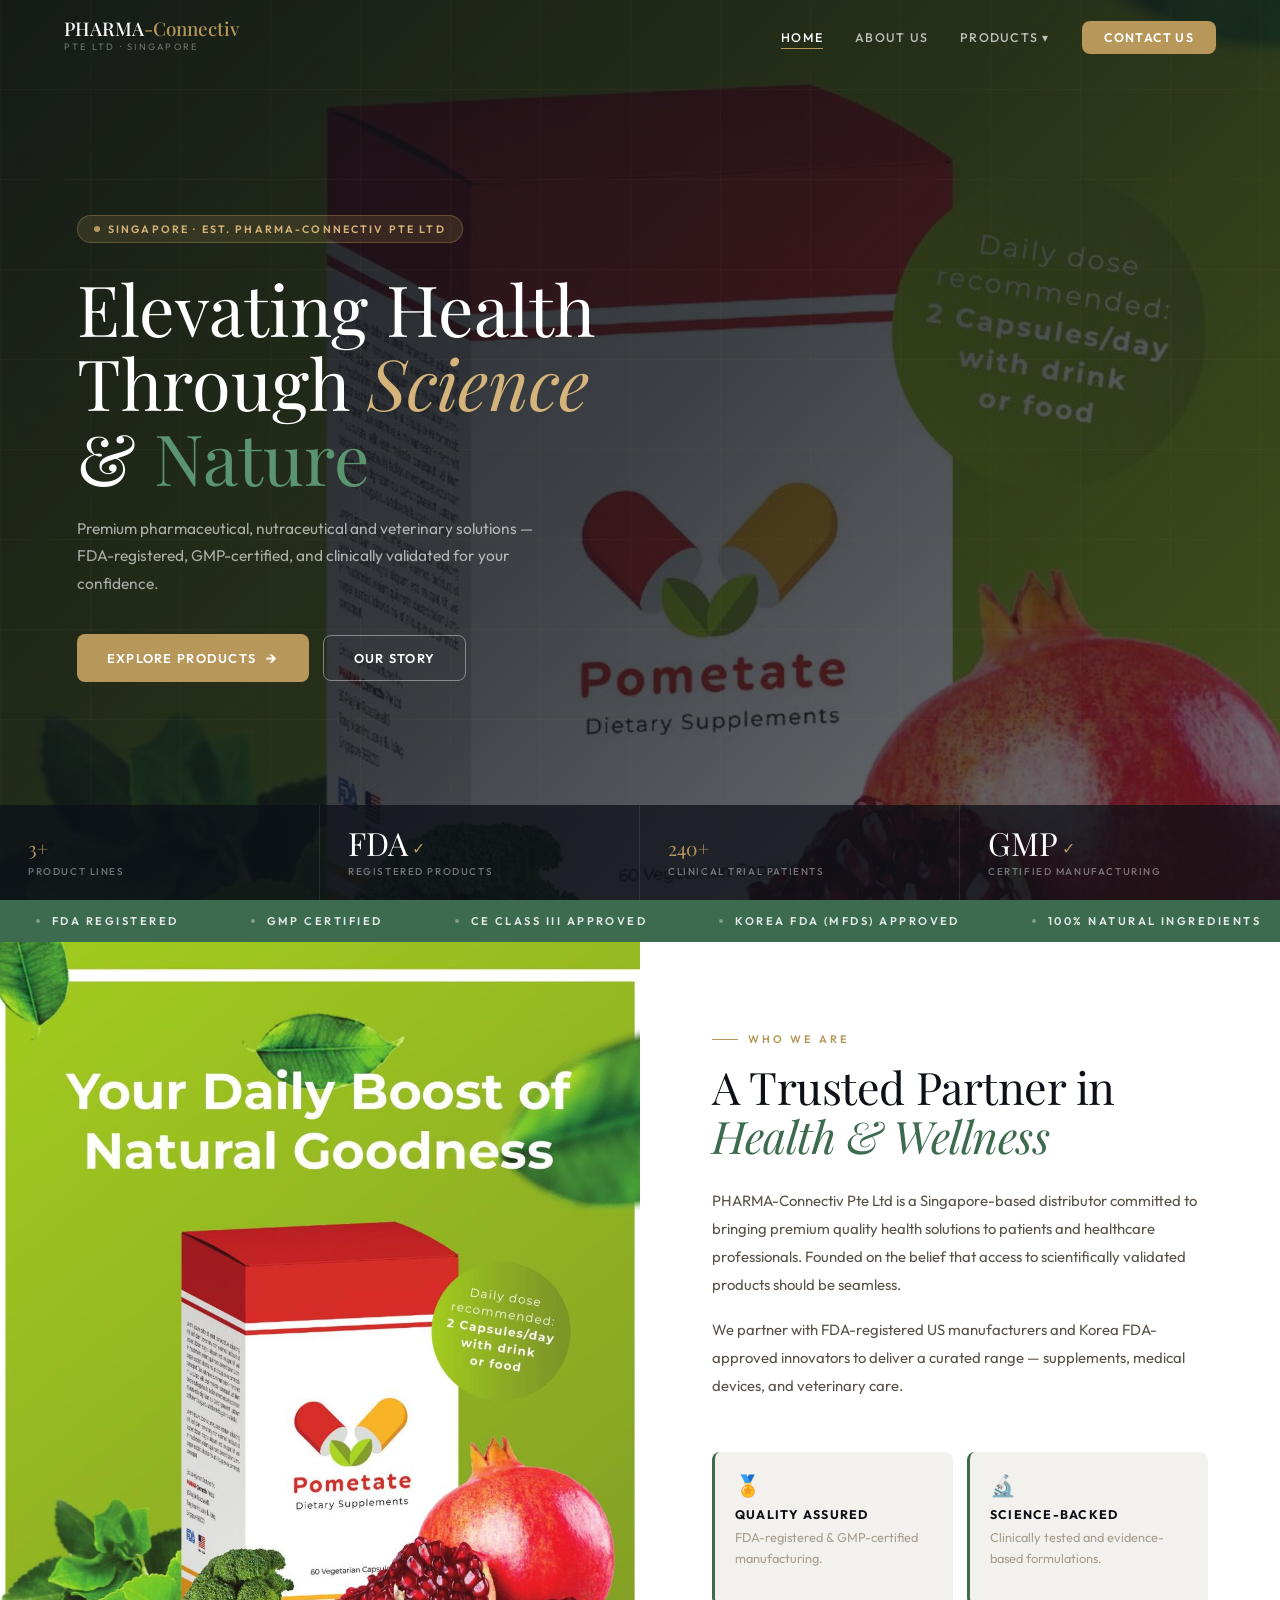
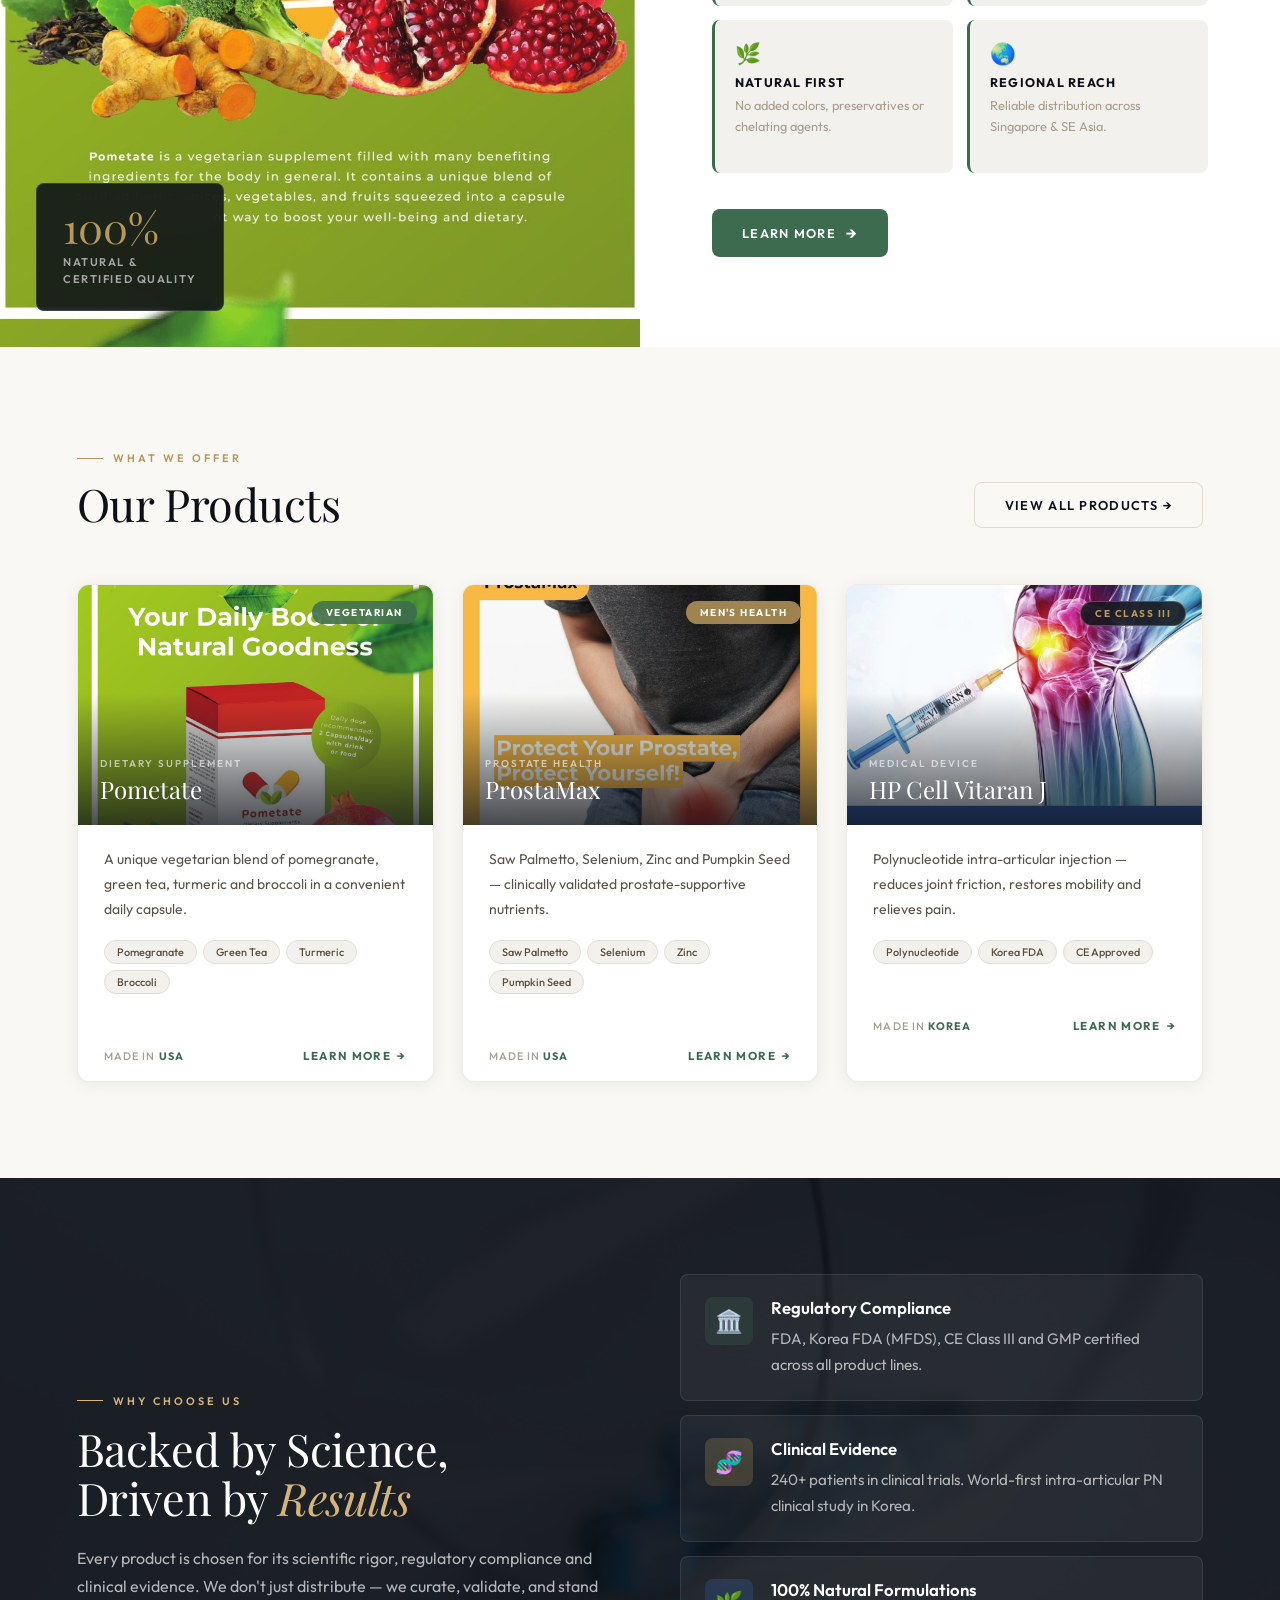
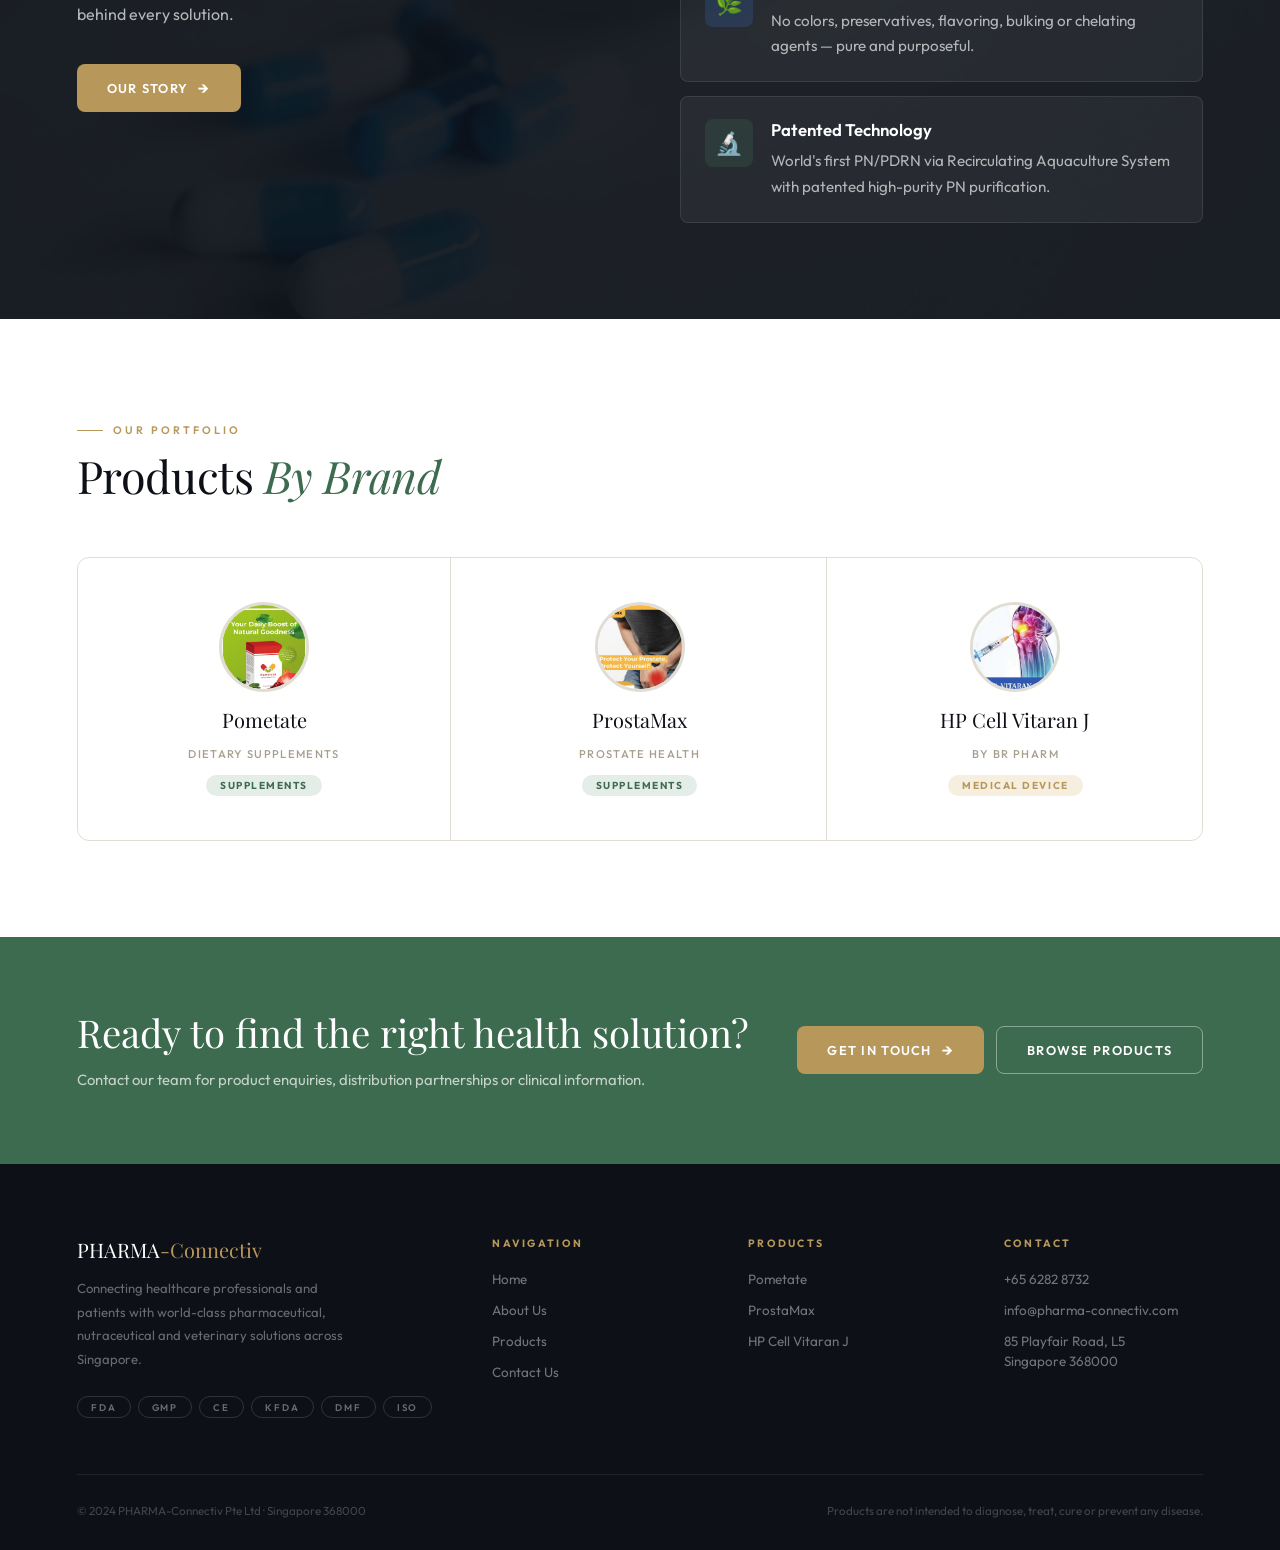
==== index.html @ 29cfd645 "Why choose us and About us banners" ====
<!DOCTYPE html>
<html lang="en">
<head>
  <meta charset="UTF-8"/><meta name="viewport" content="width=device-width,initial-scale=1"/>
  <title>PHARMA-Connectiv Pte Ltd | Health Solutions Singapore</title>
  <meta name="description" content="Premium pharmaceutical, nutraceutical and veterinary health products distributed across Singapore. FDA registered, GMP certified."/>
  <link rel="stylesheet" href="css/styles.css"/>
  <style>
    /* ── HOME HERO ── */
    #hero{
      position:relative;
      min-height:100vh;
      display:flex;
      flex-direction:column;
      overflow:hidden;
      padding-top:72px;
    }
    .hero-bg{position:absolute;inset:0;background:url('assets/images/home-pometate-wide.jpg') center 40%/cover no-repeat;transform:scale(1.04);animation:hzoom 14s ease-out forwards}
    @keyframes hzoom{to{transform:scale(1)}}
    .hero-overlay{position:absolute;inset:0;background:linear-gradient(135deg,rgba(13,17,23,.95) 0%,rgba(13,17,23,.80) 50%,rgba(13,17,23,.55) 100%)}
    .hero-grid{position:absolute;inset:0;pointer-events:none;background-image:repeating-linear-gradient(90deg,rgba(184,151,90,.04) 0,rgba(184,151,90,.04) 1px,transparent 1px,transparent 90px),repeating-linear-gradient(0deg,rgba(184,151,90,.04) 0,rgba(184,151,90,.04) 1px,transparent 1px,transparent 90px)}

    /* Hero body: flex-1 fills space above stats, vertically centered */
    .hero-body{
      position:relative;z-index:2;
      padding:80px 6% 60px;
      flex:1;
      display:flex;flex-direction:column;justify-content:center;
    }
    .hero-pill{display:inline-flex;align-items:center;gap:8px;background:rgba(184,151,90,.16);border:1px solid rgba(184,151,90,.35);border-radius:100px;padding:6px 16px;font-size:.67rem;letter-spacing:.2em;text-transform:uppercase;font-weight:600;color:var(--gold-light);margin-bottom:28px;animation:slin 1s .15s both;width:fit-content}
    .hero-pill::before{content:'';width:6px;height:6px;border-radius:50%;background:var(--gold);flex-shrink:0}
    .hero-h1{font-family:'Playfair Display',serif;font-size:clamp(2.6rem,5.5vw,5.2rem);font-weight:400;color:#fff;line-height:1.06;margin-bottom:20px;animation:slin 1s .3s both}
    .hero-h1 .i{font-style:italic;color:var(--gold-light)}
    .hero-h1 .g{color:var(--sage-light)}
    .hero-sub{font-size:.97rem;line-height:1.8;color:rgba(255,255,255,.62);max-width:480px;margin-bottom:36px;animation:slin 1s .45s both}

    /* ── BUTTONS — Never overlap, always wrap cleanly ── */
    .hero-btns{
      display:flex;
      flex-wrap:wrap;           /* wraps to next line on small screens */
      gap:14px;
      align-items:center;
      animation:slin 1s .6s both;
    }
    .hero-btns .btn{
      flex-shrink:0;            /* buttons never squish */
      min-width:max-content;    /* prevents text wrapping inside button */
    }
    @keyframes slin{from{opacity:0;transform:translateX(-28px)}to{opacity:1;transform:none}}

    /* Stats bar: always at bottom, never overlaps body */
    .hero-stats{
      position:relative;z-index:2;
      display:grid;
      grid-template-columns:repeat(4,1fr);
      flex-shrink:0;            /* never compressed by flex */
      animation:fadeup 1s .8s both;
    }
    @keyframes fadeup{from{opacity:0;transform:translateY(16px)}to{opacity:1;transform:none}}
    .hstat{padding:22px 28px;border-right:1px solid rgba(255,255,255,.09);background:rgba(13,17,23,.75);backdrop-filter:blur(14px)}
    .hstat:last-child{border-right:none}
    .hstat-num{font-family:'Playfair Display',serif;font-size:2rem;font-weight:400;color:#fff;line-height:1}
    .hstat-num span{color:var(--gold);font-size:1.2rem}
    .hstat-lbl{font-size:.62rem;letter-spacing:.16em;text-transform:uppercase;color:rgba(255,255,255,.42);margin-top:6px;font-weight:500}

    /* About strip */
    .about-strip{display:grid;grid-template-columns:1fr 1fr;min-height:680px}
    .as-img{position:relative;overflow:hidden}
    .as-img img{width:100%;height:100%;object-fit:cover;transition:transform .8s ease}
    .as-img:hover img{transform:scale(1.04)}
    .as-badge{position:absolute;bottom:36px;left:36px;background:rgba(13,17,23,.88);backdrop-filter:blur(16px);border:1px solid rgba(255,255,255,.12);border-radius:var(--r);padding:22px 26px}
    .as-badge-num{font-family:'Playfair Display',serif;font-size:2.6rem;font-weight:400;color:var(--gold);line-height:1}
    .as-badge-txt{font-size:.7rem;letter-spacing:.14em;text-transform:uppercase;color:rgba(255,255,255,.6);margin-top:7px;font-weight:600;line-height:1.5}
    .as-text{padding:90px 72px;display:flex;flex-direction:column;justify-content:center;background:#fff}
    .as-text h2{font-size:clamp(2rem,3.5vw,2.9rem);margin:16px 0 26px}
    .as-text p{font-size:.93rem;line-height:1.9;color:var(--grey-4);margin-bottom:16px}
    .as-pillars{display:grid;grid-template-columns:1fr 1fr;gap:14px;margin-top:36px}
    .pillar{padding:20px;background:var(--grey-1);border-radius:var(--r);border-left:3px solid var(--sage);transition:box-shadow .3s}
    .pillar:hover{box-shadow:var(--shadow-sm)}
    .pillar-icon{font-size:1.3rem;margin-bottom:9px}
    .pillar h4{font-size:.78rem;letter-spacing:.1em;text-transform:uppercase;font-weight:700;color:var(--ink);margin-bottom:5px}
    .pillar p{font-size:.8rem;color:var(--grey-3);line-height:1.65}

    /* Products preview */
    .section-hdr{display:flex;justify-content:space-between;align-items:flex-end;margin-bottom:56px;flex-wrap:wrap;gap:20px}
    .section-hdr h2{font-size:clamp(2rem,3.5vw,2.9rem);margin-top:14px}

    /* Trust dark section */
    .trust-sec{background:var(--ink);position:relative;overflow:hidden}
    .trust-bg-img{position:absolute;inset:0;object-fit:cover;width:100%;height:100%;opacity:.08}
    .trust-inner{position:relative;z-index:1;display:grid;grid-template-columns:1fr 1fr;gap:80px;align-items:center}
    .trust-text h2{font-size:clamp(2rem,3.5vw,3rem);color:#fff;margin:16px 0 22px}
    .trust-text p{font-size:1rem;line-height:1.75;color:rgba(255,255,255,.68)}
    .trust-cards{display:flex;flex-direction:column;gap:14px}
    .tc{display:flex;gap:18px;align-items:flex-start;padding:22px 24px;background:rgba(255,255,255,.05);border:1px solid rgba(255,255,255,.09);border-radius:var(--r);transition:background .3s,border-color .3s}
    .tc:hover{background:rgba(255,255,255,.08);border-color:rgba(184,151,90,.3)}
    .tc-icon{width:48px;height:48px;border-radius:var(--r);display:flex;align-items:center;justify-content:center;font-size:1.4rem;flex-shrink:0}
    .tci-sage{background:rgba(61,107,79,.25)}.tci-gold{background:rgba(184,151,90,.25)}.tci-blue{background:rgba(59,100,180,.25)}
    .tc-title{font-size:1.05rem;font-weight:600;color:#fff;margin-bottom:8px}
    .tc-desc{font-size:0.95rem;line-height:1.7;color:rgba(255,255,255,.65)}

    /* Brands */
    .brands-grid{display:grid;grid-template-columns:repeat(3,1fr);gap:2px;margin-top:56px;border:1px solid var(--grey-2);border-radius:12px;overflow:hidden}
    .brand-tile{display:flex;flex-direction:column;align-items:center;gap:14px;padding:44px 28px;text-align:center;border-right:1px solid var(--grey-2);transition:background .3s;cursor:pointer;text-decoration:none}
    .brand-tile:last-child{border-right:none}
    .brand-tile:hover{background:var(--grey-1)}
    .bt-img{width:90px;height:90px;border-radius:50%;overflow:hidden;border:3px solid var(--grey-2);transition:border-color .3s}
    .brand-tile:hover .bt-img{border-color:var(--sage)}
    .bt-img img{width:100%;height:100%;object-fit:cover}
    .bt-name{font-family:'Playfair Display',serif;font-size:1.25rem;font-weight:400;color:var(--ink)}
    .bt-sub{font-size:.7rem;letter-spacing:.12em;text-transform:uppercase;color:var(--grey-3);font-weight:500}
    .bt-chip{padding:4px 14px;border-radius:100px;font-size:.63rem;letter-spacing:.15em;text-transform:uppercase;font-weight:700}
    .chip-sage{background:var(--sage-pale);color:var(--sage)}
    .chip-gold{background:var(--gold-pale);color:var(--gold)}

    @media(max-width:1024px){
      .hero-stats{grid-template-columns:1fr 1fr}
      .hstat{padding:18px 20px}
    }
    @media(max-width:900px){
      .about-strip{grid-template-columns:1fr}
      .as-img{min-height:360px}
      .as-text{padding:52px 32px}
      .trust-inner{grid-template-columns:1fr}
      .brands-grid{grid-template-columns:1fr 1fr}
      .brand-tile:nth-child(2){border-right:none}
      .brand-tile:nth-child(n+3){border-top:1px solid var(--grey-2)}
    }
    @media(max-width:600px){
      .hero-stats{grid-template-columns:1fr 1fr}
      .hstat{padding:14px 16px}
      .hstat-num{font-size:1.5rem}
      .as-pillars{grid-template-columns:1fr}
      .brands-grid{grid-template-columns:1fr}
      .brand-tile{border-right:none !important;border-bottom:1px solid var(--grey-2)}
      .hero-btns{flex-direction:column;align-items:flex-start}
      .hero-btns .btn{width:100%;justify-content:center}
    }
    @media(max-width:400px){
      .hero-stats{grid-template-columns:1fr 1fr}
      .hstat{padding:12px}
      .hstat-num{font-size:1.3rem}
      .hstat-lbl{font-size:.55rem;letter-spacing:.1em}
    }
  </style>
</head>
<body>

<!-- NAVBAR -->
<nav id="navbar">
  <a href="index.html" class="nav-logo">
    <div class="nav-logo-main">PHARMA<span>-Connectiv</span></div>
    <div class="nav-logo-sub">Pte Ltd · Singapore</div>
  </a>
  <ul class="nav-links">
    <li><a href="index.html" class="active">Home</a></li>
    <li><a href="about.html">About Us</a></li>
    <li class="nav-has-drop">
      <a href="products.html">Products ▾</a>
      <div class="nav-drop">
        <a href="products.html"><span class="nav-drop-icon">💊</span>All Products</a>
        <a href="pometate.html"><span class="nav-drop-icon">🌿</span>Pometate</a>
        <a href="prostamax.html"><span class="nav-drop-icon">🛡️</span>ProstaMax</a>
        <a href="vitaran.html"><span class="nav-drop-icon">💉</span>HP Cell Vitaran J</a>
      </div>
    </li>
    <li><a href="contact.html" class="nav-cta">Contact Us</a></li>
  </ul>
  <button class="nav-toggle" id="nav-toggle" aria-label="Menu"><span></span><span></span><span></span></button>
</nav>
<div class="nav-drawer" id="nav-drawer">
  <a href="index.html">Home</a>
  <a href="about.html">About Us</a>
  <a href="products.html">All Products</a>
  <a href="pometate.html">Pometate</a>
  <a href="prostamax.html">ProstaMax</a>
  <a href="vitaran.html">HP Cell Vitaran J</a>
  <a href="contact.html" class="drawer-cta">Contact Us</a>
</div>

<!-- HERO -->
<section id="hero">
  <div class="hero-bg"></div>
  <div class="hero-overlay"></div>
  <div class="hero-grid"></div>
  <div class="hero-body">
    <div class="hero-pill">Singapore · Est. PHARMA-Connectiv Pte Ltd</div>
    <h1 class="hero-h1">Elevating Health<br>Through <span class="i">Science</span><br>&amp; <span class="g">Nature</span></h1>
    <p class="hero-sub">Premium pharmaceutical, nutraceutical and veterinary solutions — FDA-registered, GMP-certified, and clinically validated for your confidence.</p>
    <div class="hero-btns">
      <a href="products.html" class="btn btn-gold btn-arrow">Explore Products</a>
      <a href="about.html" class="btn btn-ghost">Our Story</a>
    </div>
  </div>
  <div class="hero-stats">
    <div class="hstat">
      <div class="hstat-num"><span data-count="3" data-suffix="+">3+</span></div>
      <div class="hstat-lbl">Product Lines</div>
    </div>
    <div class="hstat">
      <div class="hstat-num">FDA<span style="font-size:1rem;vertical-align:middle;margin-left:4px">✓</span></div>
      <div class="hstat-lbl">Registered Products</div>
    </div>
    <div class="hstat">
      <div class="hstat-num"><span data-count="240" data-suffix="+">240+</span></div>
      <div class="hstat-lbl">Clinical Trial Patients</div>
    </div>
    <div class="hstat">
      <div class="hstat-num">GMP<span style="font-size:1rem;vertical-align:middle;margin-left:4px">✓</span></div>
      <div class="hstat-lbl">Certified Manufacturing</div>
    </div>
  </div>
</section>

<!-- MARQUEE -->
<div class="marquee-wrap" aria-hidden="true">
  <div class="marquee-track">
    <span class="marquee-item"><span class="marquee-dot"></span>FDA Registered</span>
    <span class="marquee-item"><span class="marquee-dot"></span>GMP Certified</span>
    <span class="marquee-item"><span class="marquee-dot"></span>CE Class III Approved</span>
    <span class="marquee-item"><span class="marquee-dot"></span>Korea FDA (MFDS) Approved</span>
    <span class="marquee-item"><span class="marquee-dot"></span>100% Natural Ingredients</span>
    <span class="marquee-item"><span class="marquee-dot"></span>Vegetarian Formulas</span>
    <span class="marquee-item"><span class="marquee-dot"></span>Clinically Tested</span>
    <span class="marquee-item"><span class="marquee-dot"></span>ISO Certified</span>
    <span class="marquee-item"><span class="marquee-dot"></span>FDA Registered</span>
    <span class="marquee-item"><span class="marquee-dot"></span>GMP Certified</span>
    <span class="marquee-item"><span class="marquee-dot"></span>CE Class III Approved</span>
    <span class="marquee-item"><span class="marquee-dot"></span>Korea FDA (MFDS) Approved</span>
    <span class="marquee-item"><span class="marquee-dot"></span>100% Natural Ingredients</span>
    <span class="marquee-item"><span class="marquee-dot"></span>Vegetarian Formulas</span>
    <span class="marquee-item"><span class="marquee-dot"></span>Clinically Tested</span>
    <span class="marquee-item"><span class="marquee-dot"></span>ISO Certified</span>
  </div>
</div>

<!-- ABOUT STRIP -->
<div class="about-strip">
  <div class="as-img reveal">
    <img src="assets/images/pometate-hero.jpg" alt="Pometate — natural ingredients including pomegranate, turmeric, broccoli and green tea" loading="lazy"/>
    <div class="as-badge">
      <div class="as-badge-num">100%</div>
      <div class="as-badge-txt">Natural &amp;<br>Certified Quality</div>
    </div>
  </div>
  <div class="as-text">
    <div class="eyebrow reveal">Who We Are</div>
    <h2 class="display reveal rv1">A Trusted Partner in<br><em>Health &amp; Wellness</em></h2>
    <p class="reveal rv2">PHARMA-Connectiv Pte Ltd is a Singapore-based distributor committed to bringing premium quality health solutions to patients and healthcare professionals. Founded on the belief that access to scientifically validated products should be seamless.</p>
    <p class="reveal rv2">We partner with FDA-registered US manufacturers and Korea FDA-approved innovators to deliver a curated range — supplements, medical devices, and veterinary care.</p>
    <div class="as-pillars reveal rv3">
      <div class="pillar"><div class="pillar-icon">🏅</div><h4>Quality Assured</h4><p>FDA-registered &amp; GMP-certified manufacturing.</p></div>
      <div class="pillar"><div class="pillar-icon">🔬</div><h4>Science-Backed</h4><p>Clinically tested and evidence-based formulations.</p></div>
      <div class="pillar"><div class="pillar-icon">🌿</div><h4>Natural First</h4><p>No added colors, preservatives or chelating agents.</p></div>
      <div class="pillar"><div class="pillar-icon">🌏</div><h4>Regional Reach</h4><p>Reliable distribution across Singapore &amp; SE Asia.</p></div>
    </div>
    <div class="reveal rv4" style="margin-top:36px"><a href="about.html" class="btn btn-sage btn-arrow">Learn More</a></div>
  </div>
</div>

<!-- PRODUCTS PREVIEW -->
<section class="section" style="background:var(--cream)">
  <div class="section-hdr">
    <div>
      <div class="eyebrow reveal">What We Offer</div>
      <h2 class="display reveal rv1">Our Products</h2>
    </div>
    <a href="products.html" class="btn btn-outline reveal rv2">View All Products →</a>
  </div>
  <div class="products-grid">
    <a href="pometate.html" class="pcard reveal">
      <div class="pcard-img">
        <img src="assets/images/pometate-product-crop.jpg" alt="Pometate dietary supplement with pomegranate and natural herbs" loading="lazy"/>
        <div class="pcard-gradient"></div>
        <span class="pcard-badge badge-green">Vegetarian</span>
        <div class="pcard-overlay-text"><div class="pcard-cat">Dietary Supplement</div><div class="pcard-name">Pometate</div></div>
      </div>
      <div class="pcard-body">
        <p>A unique vegetarian blend of pomegranate, green tea, turmeric and broccoli in a convenient daily capsule.</p>
        <div class="tag-row"><span class="tag">Pomegranate</span><span class="tag">Green Tea</span><span class="tag">Turmeric</span><span class="tag">Broccoli</span></div>
      </div>
      <div class="pcard-foot"><div class="pcard-origin">Made in <strong>USA</strong></div><span class="pcard-link">Learn More</span></div>
    </a>
    <a href="prostamax.html" class="pcard reveal rv1">
      <div class="pcard-img">
        <img src="assets/images/prostamax-photo-crop.jpg" alt="ProstaMax — prostate health supplement for men" loading="lazy"/>
        <div class="pcard-gradient"></div>
        <span class="pcard-badge badge-amber">Men's Health</span>
        <div class="pcard-overlay-text"><div class="pcard-cat">Prostate Health</div><div class="pcard-name">ProstaMax</div></div>
      </div>
      <div class="pcard-body">
        <p>Saw Palmetto, Selenium, Zinc and Pumpkin Seed — clinically validated prostate-supportive nutrients.</p>
        <div class="tag-row"><span class="tag">Saw Palmetto</span><span class="tag">Selenium</span><span class="tag">Zinc</span><span class="tag">Pumpkin Seed</span></div>
      </div>
      <div class="pcard-foot"><div class="pcard-origin">Made in <strong>USA</strong></div><span class="pcard-link">Learn More</span></div>
    </a>
    <a href="vitaran.html" class="pcard reveal rv2">
      <div class="pcard-img">
        <img src="assets/images/vitaran-knee-crop.jpg" alt="HP Cell Vitaran J — intra-articular polynucleotide injection for joint pain" loading="lazy"/>
        <div class="pcard-gradient"></div>
        <span class="pcard-badge badge-navy">CE Class III</span>
        <div class="pcard-overlay-text"><div class="pcard-cat">Medical Device</div><div class="pcard-name">HP Cell Vitaran J</div></div>
      </div>
      <div class="pcard-body">
        <p>Polynucleotide intra-articular injection — reduces joint friction, restores mobility and relieves pain.</p>
        <div class="tag-row"><span class="tag">Polynucleotide</span><span class="tag">Korea FDA</span><span class="tag">CE Approved</span></div>
      </div>
      <div class="pcard-foot"><div class="pcard-origin">Made in <strong>Korea</strong></div><span class="pcard-link">Learn More</span></div>
    </a>
  </div>
</section>

<!-- TRUST -->
<section class="section trust-sec">
  <img class="trust-bg-img" src="assets/images/why-choose-us.jpg" alt="" aria-hidden="true"/>
  <div class="trust-inner">
    <div class="trust-text">
      <div class="eyebrow light reveal">Why Choose Us</div>
      <h2 class="display reveal rv1">Backed by Science,<br>Driven by <span class="gold-em">Results</span></h2>
      <p class="reveal rv2">Every product is chosen for its scientific rigor, regulatory compliance and clinical evidence. We don't just distribute — we curate, validate, and stand behind every solution.</p>
      <div style="margin-top:36px" class="reveal rv3"><a href="about.html" class="btn btn-gold btn-arrow">Our Story</a></div>
    </div>
    <div class="trust-cards">
      <div class="tc reveal">
        <div class="tc-icon tci-sage">🏛️</div>
        <div><div class="tc-title">Regulatory Compliance</div><div class="tc-desc">FDA, Korea FDA (MFDS), CE Class III and GMP certified across all product lines.</div></div>
      </div>
      <div class="tc reveal rv1">
        <div class="tc-icon tci-gold">🧬</div>
        <div><div class="tc-title">Clinical Evidence</div><div class="tc-desc">240+ patients in clinical trials. World-first intra-articular PN clinical study in Korea.</div></div>
      </div>
      <div class="tc reveal rv2">
        <div class="tc-icon tci-blue">🌿</div>
        <div><div class="tc-title">100% Natural Formulations</div><div class="tc-desc">No colors, preservatives, flavoring, bulking or chelating agents — pure and purposeful.</div></div>
      </div>
      <div class="tc reveal rv3">
        <div class="tc-icon tci-sage">🔬</div>
        <div><div class="tc-title">Patented Technology</div><div class="tc-desc">World's first PN/PDRN via Recirculating Aquaculture System with patented high-purity PN purification.</div></div>
      </div>
    </div>
  </div>
</section>

<!-- BRANDS -->
<section class="section" style="background:var(--white)">
  <div class="eyebrow reveal">Our Portfolio</div>
  <h2 class="display reveal rv1" style="margin-top:14px;font-size:clamp(2rem,3.5vw,3rem)">Products <em>By Brand</em></h2>
  <div class="brands-grid">
    <a href="pometate.html" class="brand-tile reveal">
      <div class="bt-img"><img src="assets/images/pometate-product-crop.jpg" alt="Pometate brand"/></div>
      <div class="bt-name">Pometate</div>
      <div class="bt-sub">Dietary Supplements</div>
      <div class="bt-chip chip-sage">Supplements</div>
    </a>
    <a href="prostamax.html" class="brand-tile reveal rv1">
      <div class="bt-img"><img src="assets/images/prostamax-photo-crop.jpg" alt="ProstaMax brand"/></div>
      <div class="bt-name">ProstaMax</div>
      <div class="bt-sub">Prostate Health</div>
      <div class="bt-chip chip-sage">Supplements</div>
    </a>
    <a href="vitaran.html" class="brand-tile reveal rv2">
      <div class="bt-img"><img src="assets/images/vitaran-knee-crop.jpg" alt="HP Cell Vitaran J brand"/></div>
      <div class="bt-name">HP Cell Vitaran J</div>
      <div class="bt-sub">by BR PHARM</div>
      <div class="bt-chip chip-gold">Medical Device</div>
    </a>
  </div>
</section>

<!-- CTA BAND -->
<section style="background:var(--sage);padding:72px 6%;display:flex;align-items:center;justify-content:space-between;flex-wrap:wrap;gap:28px">
  <div style="flex:1;min-width:260px">
    <h2 style="font-family:'Playfair Display',serif;font-size:clamp(1.6rem,3vw,2.5rem);font-weight:400;color:#fff;line-height:1.2">Ready to find the right health solution?</h2>
    <p style="font-size:.93rem;color:rgba(255,255,255,.7);margin-top:12px;line-height:1.7">Contact our team for product enquiries, distribution partnerships or clinical information.</p>
  </div>
  <div style="display:flex;gap:12px;flex-wrap:wrap;flex-shrink:0">
    <a href="contact.html" class="btn btn-gold btn-arrow" style="min-width:max-content">Get in Touch</a>
    <a href="products.html" class="btn btn-ghost" style="min-width:max-content">Browse Products</a>
  </div>
</section>

<!-- FOOTER -->
<footer>
  <div class="footer-top">
    <div>
      <div class="f-brand-name">PHARMA<span>-Connectiv</span></div>
      <p class="f-brand-desc">Connecting healthcare professionals and patients with world-class pharmaceutical, nutraceutical and veterinary solutions across Singapore.</p>
      <div class="f-certs"><span class="f-cert">FDA</span><span class="f-cert">GMP</span><span class="f-cert">CE</span><span class="f-cert">KFDA</span><span class="f-cert">DMF</span><span class="f-cert">ISO</span></div>
    </div>
    <div class="fcol"><h5>Navigation</h5><ul><li><a href="index.html">Home</a></li><li><a href="about.html">About Us</a></li><li><a href="products.html">Products</a></li><li><a href="contact.html">Contact Us</a></li></ul></div>
    <div class="fcol"><h5>Products</h5><ul><li><a href="pometate.html">Pometate</a></li><li><a href="prostamax.html">ProstaMax</a></li><li><a href="vitaran.html">HP Cell Vitaran J</a></li></ul></div>
    <div class="fcol"><h5>Contact</h5><ul><li><a href="tel:+6562828732">+65 6282 8732</a></li><li><a href="mailto:info@pharma-connectiv.com">info@pharma-connectiv.com</a></li><li><a href="contact.html">85 Playfair Road, L5<br>Singapore 368000</a></li></ul></div>
  </div>
  <div class="footer-bottom">
    <p>© 2024 PHARMA-Connectiv Pte Ltd · Singapore 368000</p>
    <p>Products are not intended to diagnose, treat, cure or prevent any disease.</p>
  </div>
</footer>

<script src="js/main.js"></script>
</body>
</html>
---- css/styles.css ----
/* ================================================================
   PHARMA-Connectiv · Shared Stylesheet
   ================================================================ */
@import url("https://fonts.googleapis.com/css2?family=Playfair+Display:ital,wght@0,400;0,500;0,700;1,400;1,500&family=Outfit:wght@200;300;400;500;600;700&display=swap");

:root {
  --ink: #0d1117;
  --sage: #3d6b4f;
  --sage-light: #5a9470;
  --sage-pale: #e4ede7;
  --gold: #b8975a;
  --gold-light: #d4b47a;
  --gold-pale: #f6efe0;
  --cream: #faf8f4;
  --grey-1: #f3f1ed;
  --grey-2: #e2ddd4;
  --grey-3: #a89e8e;
  --grey-4: #5a5248;
  --white: #ffffff;
  --border: rgba(180, 165, 140, 0.22);
  --shadow-sm: 0 2px 16px rgba(13, 17, 23, 0.07);
  --shadow-md: 0 8px 40px rgba(13, 17, 23, 0.13);
  --shadow-xl: 0 24px 80px rgba(13, 17, 23, 0.2);
  --r: 8px;
}

*,
*::before,
*::after {
  margin: 0;
  padding: 0;
  box-sizing: border-box;
}
html {
  scroll-behavior: smooth;
}
body {
  font-family: "Outfit", sans-serif;
  background: var(--cream);
  color: var(--ink);
  overflow-x: hidden;
  -webkit-font-smoothing: antialiased;
}
img {
  display: block;
  max-width: 100%;
}
a {
  text-decoration: none;
  color: inherit;
}
button {
  cursor: pointer;
  font-family: "Outfit", sans-serif;
}

.reveal {
  opacity: 0;
  transform: translateY(36px);
  transition:
    opacity 0.7s ease,
    transform 0.7s ease;
}
.reveal.visible {
  opacity: 1;
  transform: none;
}
.rv1 {
  transition-delay: 0.1s;
}
.rv2 {
  transition-delay: 0.2s;
}
.rv3 {
  transition-delay: 0.3s;
}
.rv4 {
  transition-delay: 0.4s;
}

.eyebrow {
  display: inline-flex;
  align-items: center;
  gap: 10px;
  font-size: 0.68rem;
  letter-spacing: 0.28em;
  text-transform: uppercase;
  font-weight: 600;
  color: var(--gold);
}
.eyebrow::before {
  content: "";
  width: 26px;
  height: 1px;
  background: var(--gold);
  flex-shrink: 0;
}
.eyebrow.light {
  color: var(--gold-light);
}
.eyebrow.light::before {
  background: var(--gold-light);
}
.eyebrow.sage {
  color: var(--sage);
}
.eyebrow.sage::before {
  background: var(--sage);
}

.display {
  font-family: "Playfair Display", serif;
  font-weight: 400;
  line-height: 1.1;
  letter-spacing: -0.01em;
}
em {
  font-style: italic;
  color: var(--sage);
}
.gold-em {
  font-style: italic;
  color: var(--gold-light);
}

.btn {
  display: inline-flex;
  align-items: center;
  gap: 10px;
  padding: 14px 30px;
  border-radius: var(--r);
  font-size: 0.8rem;
  font-weight: 600;
  letter-spacing: 0.1em;
  text-transform: uppercase;
  transition: all 0.3s;
  border: none;
  white-space: nowrap;
  font-family: "Outfit", sans-serif;
}
.btn-sage {
  background: var(--sage);
  color: #fff;
}
.btn-sage:hover {
  background: var(--sage-light);
  transform: translateY(-2px);
  box-shadow: 0 8px 28px rgba(61, 107, 79, 0.35);
}
.btn-gold {
  background: var(--gold);
  color: #fff;
}
.btn-gold:hover {
  background: var(--gold-light);
  transform: translateY(-2px);
  box-shadow: 0 8px 28px rgba(184, 151, 90, 0.35);
}
.btn-outline {
  background: transparent;
  color: var(--ink);
  border: 1.5px solid var(--grey-2);
}
.btn-outline:hover {
  border-color: var(--sage);
  color: var(--sage);
}
.btn-ghost {
  background: transparent;
  color: #fff;
  border: 1.5px solid rgba(255, 255, 255, 0.4);
}
.btn-ghost:hover {
  background: rgba(255, 255, 255, 0.1);
  border-color: #fff;
}
.btn-arrow::after {
  content: "→";
  font-size: 1rem;
}

.section {
  padding: 96px 6%;
}
.section-sm {
  padding: 64px 6%;
}

/* ── NAVBAR ── */
#navbar {
  position: fixed;
  top: 0;
  left: 0;
  right: 0;
  z-index: 300;
  height: 72px;
  display: flex;
  align-items: center;
  justify-content: space-between;
  padding: 0 5%;
  transition:
    background 0.4s,
    box-shadow 0.4s;
}
#navbar.scrolled,
#navbar.solid {
  background: rgba(13, 17, 23, 0.97);
  backdrop-filter: blur(20px);
  box-shadow: 0 1px 0 rgba(255, 255, 255, 0.07);
}

.nav-logo {
  display: flex;
  flex-direction: column;
  line-height: 1;
  text-decoration: none;
}
.nav-logo-main {
  font-family: "Playfair Display", serif;
  font-size: 1.18rem;
  font-weight: 500;
  color: #fff;
}
.nav-logo-main span {
  color: var(--gold);
}
.nav-logo-sub {
  font-size: 0.58rem;
  letter-spacing: 0.24em;
  text-transform: uppercase;
  color: rgba(255, 255, 255, 0.38);
  margin-top: 3px;
}

.nav-links {
  display: flex;
  align-items: center;
  gap: 32px;
  list-style: none;
}
.nav-links a {
  font-size: 0.78rem;
  letter-spacing: 0.1em;
  text-transform: uppercase;
  font-weight: 500;
  color: rgba(255, 255, 255, 0.7);
  transition: color 0.3s;
  position: relative;
}
.nav-links a::after {
  content: "";
  position: absolute;
  bottom: -4px;
  left: 0;
  width: 0;
  height: 1.5px;
  background: var(--gold);
  transition: width 0.3s;
}
.nav-links a:hover,
.nav-links a.active {
  color: #fff;
}
.nav-links a:hover::after,
.nav-links a.active::after {
  width: 100%;
}
.nav-cta {
  padding: 9px 22px !important;
  background: var(--gold);
  border-radius: var(--r);
  color: #fff !important;
  font-weight: 600 !important;
}
.nav-cta::after {
  display: none !important;
}
.nav-cta:hover {
  background: var(--gold-light) !important;
}

.nav-has-drop {
  position: relative;
}
.nav-drop {
  display: none;
  position: absolute;
  top: 100%;
  left: -20px;
  margin-top: 16px;
  background: rgba(13, 17, 23, 0.97);
  backdrop-filter: blur(20px);
  border: 1px solid rgba(255, 255, 255, 0.1);
  border-radius: var(--r);
  padding: 10px 0;
  min-width: 230px;
  box-shadow: var(--shadow-xl);
}
.nav-has-drop:hover .nav-drop {
  display: block;
}
.nav-has-drop::after {
  content: "";
  position: absolute;
  top: 100%;
  left: -20px;
  width: calc(100% + 40px);
  height: 16px;
}
.nav-drop a {
  display: flex;
  align-items: center;
  gap: 10px;
  padding: 11px 20px;
  font-size: 0.8rem;
  letter-spacing: 0.04em;
  color: rgba(255, 255, 255, 0.68);
  transition:
    background 0.2s,
    color 0.2s;
  text-transform: none;
  font-weight: 400;
  border: none !important;
  background: transparent !important;
}
.nav-drop a::after {
  display: none !important;
}
.nav-drop a:hover {
  background: rgba(255, 255, 255, 0.06) !important;
  color: #fff !important;
}
.nav-drop-icon {
  font-size: 1rem;
  width: 22px;
  text-align: center;
}

.nav-toggle {
  display: none;
  flex-direction: column;
  gap: 5px;
  background: none;
  border: none;
  padding: 6px;
}
.nav-toggle span {
  display: block;
  width: 24px;
  height: 2px;
  background: #fff;
  border-radius: 2px;
  transition: all 0.3s;
}
.nav-toggle.open span:nth-child(1) {
  transform: rotate(45deg) translate(5px, 5px);
}
.nav-toggle.open span:nth-child(2) {
  opacity: 0;
}
.nav-toggle.open span:nth-child(3) {
  transform: rotate(-45deg) translate(5px, -5px);
}

.nav-drawer {
  display: none;
  position: fixed;
  top: 72px;
  left: 0;
  right: 0;
  bottom: 0;
  background: rgba(13, 17, 23, 0.98);
  z-index: 299;
  overflow-y: auto;
  padding: 8px 5% 48px;
  flex-direction: column;
}
.nav-drawer.open {
  display: flex;
}
.nav-drawer a {
  display: block;
  padding: 15px 0;
  font-size: 0.88rem;
  letter-spacing: 0.1em;
  text-transform: uppercase;
  font-weight: 500;
  color: rgba(255, 255, 255, 0.72);
  border-bottom: 1px solid rgba(255, 255, 255, 0.07);
  transition: color 0.2s;
}
.nav-drawer a:hover {
  color: var(--gold-light);
}
.nav-drawer .drawer-cta {
  margin-top: 24px;
  display: inline-flex;
  background: var(--gold);
  color: #fff;
  padding: 14px 28px;
  border-radius: var(--r);
  font-size: 0.8rem;
  border: none;
  text-transform: uppercase;
  font-weight: 600;
  letter-spacing: 0.1em;
  width: fit-content;
  text-decoration: none;
}

/* ── MARQUEE ── */
.marquee-wrap {
  background: var(--sage);
  overflow: hidden;
  padding: 14px 0;
}
.marquee-track {
  display: flex;
  white-space: nowrap;
  animation: marquee 30s linear infinite;
}
.marquee-item {
  display: inline-flex;
  align-items: center;
  gap: 12px;
  padding: 0 36px;
  font-size: 0.7rem;
  letter-spacing: 0.22em;
  text-transform: uppercase;
  font-weight: 600;
  color: rgba(255, 255, 255, 0.85);
}
.marquee-dot {
  width: 4px;
  height: 4px;
  border-radius: 50%;
  background: rgba(255, 255, 255, 0.35);
  flex-shrink: 0;
}
@keyframes marquee {
  from {
    transform: translateX(0);
  }
  to {
    transform: translateX(-50%);
  }
}

/* ── PAGE HERO (inner pages) ── */
.page-hero {
  padding-top: 72px;
  position: relative;
  overflow: hidden;
  min-height: 440px;
  display: flex;
  align-items: flex-end;
}
.page-hero-img {
  position: absolute;
  inset: 0;
  width: 100%;
  height: 100%;
  object-fit: cover;
}
.page-hero-overlay {
  position: absolute;
  inset: 0;
  background: linear-gradient(
    to top,
    rgba(13, 17, 23, 0.9) 0%,
    rgba(13, 17, 23, 0.55) 45%,
    rgba(13, 17, 23, 0.25) 100%
  );
}
.page-hero-content {
  position: relative;
  z-index: 2;
  padding: 0 6% 60px;
  width: 100%;
}
.page-hero-content h1 {
  color: #fff;
  margin: 14px 0 16px;
  font-family: "Playfair Display", serif;
  font-weight: 400;
}
.page-hero-content p {
  font-size: 1rem;
  line-height: 1.8;
  color: rgba(255, 255, 255, 0.6);
  max-width: 540px;
}

.breadcrumb {
  display: flex;
  align-items: center;
  gap: 8px;
  font-size: 0.7rem;
  letter-spacing: 0.1em;
  text-transform: uppercase;
  font-weight: 500;
  color: rgba(255, 255, 255, 0.45);
}
.breadcrumb a {
  color: rgba(255, 255, 255, 0.45);
  transition: color 0.2s;
}
.breadcrumb a:hover {
  color: var(--gold-light);
}
.breadcrumb-sep {
  color: rgba(255, 255, 255, 0.2);
}

/* ── PRODUCT CARDS ── */
.products-grid {
  display: grid;
  grid-template-columns: repeat(auto-fill, minmax(320px, 1fr));
  gap: 28px;
}
.pcard {
  background: var(--white);
  border-radius: 12px;
  overflow: hidden;
  box-shadow: var(--shadow-sm);
  border: 1px solid var(--border);
  transition:
    transform 0.35s cubic-bezier(0.22, 0.68, 0, 1.2),
    box-shadow 0.35s;
  cursor: pointer;
}
.pcard:hover {
  transform: translateY(-8px);
  box-shadow: var(--shadow-xl);
}
.pcard-img {
  height: 240px;
  position: relative;
  overflow: hidden;
}
.pcard-img img {
  width: 100%;
  height: 100%;
  object-fit: cover;
  transition: transform 0.6s ease;
}
.pcard:hover .pcard-img img {
  transform: scale(1.06);
}
.pcard-gradient {
  position: absolute;
  inset: 0;
  background: linear-gradient(
    to top,
    rgba(13, 17, 23, 0.75) 0%,
    transparent 55%
  );
}
.pcard-badge {
  position: absolute;
  top: 16px;
  right: 16px;
  padding: 5px 14px;
  border-radius: 100px;
  font-size: 0.62rem;
  letter-spacing: 0.15em;
  text-transform: uppercase;
  font-weight: 700;
  backdrop-filter: blur(10px);
}
.badge-green {
  background: rgba(61, 107, 79, 0.85);
  color: #fff;
}
.badge-amber {
  background: rgba(184, 151, 90, 0.85);
  color: #fff;
}
.badge-navy {
  background: rgba(13, 17, 23, 0.85);
  color: var(--gold);
  border: 1px solid rgba(184, 151, 90, 0.4);
}
.badge-teal {
  background: rgba(30, 100, 110, 0.85);
  color: #fff;
}
.pcard-overlay-text {
  position: absolute;
  bottom: 0;
  left: 0;
  right: 0;
  padding: 20px 22px;
}
.pcard-cat {
  font-size: 0.62rem;
  letter-spacing: 0.2em;
  text-transform: uppercase;
  font-weight: 600;
  color: rgba(255, 255, 255, 0.6);
  margin-bottom: 3px;
}
.pcard-name {
  font-family: "Playfair Display", serif;
  font-size: 1.5rem;
  color: #fff;
  font-weight: 400;
}
.pcard-body {
  padding: 22px 26px;
}
.pcard-body p {
  font-size: 0.875rem;
  line-height: 1.78;
  color: var(--grey-4);
  margin-bottom: 18px;
}
.tag-row {
  display: flex;
  flex-wrap: wrap;
  gap: 6px;
  margin-bottom: 18px;
}
.tag {
  padding: 4px 12px;
  border-radius: 100px;
  border: 1px solid var(--grey-2);
  background: var(--grey-1);
  font-size: 0.68rem;
  color: var(--grey-4);
  font-weight: 500;
}
.pcard-foot {
  display: flex;
  align-items: center;
  justify-content: space-between;
  padding: 14px 26px 18px;
}
.pcard-origin {
  font-size: 0.68rem;
  letter-spacing: 0.1em;
  text-transform: uppercase;
  color: var(--grey-3);
  font-weight: 500;
}
.pcard-origin strong {
  color: var(--sage);
}
.pcard-link {
  display: inline-flex;
  align-items: center;
  gap: 6px;
  font-size: 0.72rem;
  letter-spacing: 0.12em;
  text-transform: uppercase;
  font-weight: 700;
  color: var(--sage);
  background: none;
  border: none;
  font-family: "Outfit", sans-serif;
  transition:
    gap 0.2s,
    color 0.2s;
}
.pcard-link::after {
  content: "→";
}
.pcard-link:hover {
  gap: 12px;
  color: var(--sage-light);
}

/* ── FOOTER ── */
footer {
  background: var(--ink);
  padding: 72px 6% 32px;
}
.footer-top {
  display: grid;
  grid-template-columns: 1.8fr 1fr 1fr 1fr;
  gap: 56px;
  padding-bottom: 56px;
  border-bottom: 1px solid rgba(255, 255, 255, 0.08);
}
.f-brand-name {
  font-family: "Playfair Display", serif;
  font-size: 1.25rem;
  color: #fff;
}
.f-brand-name span {
  color: var(--gold);
}
.f-brand-desc {
  font-size: 0.82rem;
  line-height: 1.8;
  color: rgba(255, 255, 255, 0.38);
  margin-top: 14px;
  max-width: 270px;
}
.f-certs {
  display: flex;
  gap: 7px;
  flex-wrap: wrap;
  margin-top: 24px;
}
.f-cert {
  padding: 4px 13px;
  border-radius: 100px;
  border: 1px solid rgba(255, 255, 255, 0.14);
  font-size: 0.6rem;
  letter-spacing: 0.2em;
  color: rgba(255, 255, 255, 0.38);
  text-transform: uppercase;
  font-weight: 600;
}
.fcol h5 {
  font-size: 0.66rem;
  letter-spacing: 0.22em;
  text-transform: uppercase;
  font-weight: 700;
  color: var(--gold);
  margin-bottom: 18px;
}
.fcol ul {
  list-style: none;
  display: flex;
  flex-direction: column;
  gap: 11px;
}
.fcol a {
  font-size: 0.84rem;
  color: rgba(255, 255, 255, 0.42);
  transition: color 0.25s;
}
.fcol a:hover {
  color: rgba(255, 255, 255, 0.9);
}
.footer-bottom {
  display: flex;
  justify-content: space-between;
  align-items: center;
  padding-top: 28px;
  flex-wrap: wrap;
  gap: 12px;
}
.footer-bottom p {
  font-size: 0.73rem;
  color: rgba(255, 255, 255, 0.22);
}

/* ── RESPONSIVE ── */
@media (max-width: 1024px) {
  .footer-top {
    grid-template-columns: 1fr 1fr;
  }
}
@media (max-width: 768px) {
  .nav-links {
    display: none;
  }
  .nav-toggle {
    display: flex;
  }
  .section {
    padding: 72px 5%;
  }
  .footer-top {
    grid-template-columns: 1fr;
  }
  .products-grid {
    grid-template-columns: 1fr;
  }
}
@media (max-width: 480px) {
  .section {
    padding: 56px 4%;
  }
}

/* ================================================================
   GLOBAL OVERLAP & RESPONSIVE FIXES
   ================================================================ */

/* ── All flex button rows: never overlap ── */
.btn-row,
[style*="display:flex"][style*="gap"] {
  flex-wrap: wrap !important;
}

/* ── Product hero shared (pometate, prostamax, vitaran) ── */
.prod-hero-content {
  box-sizing: border-box;
  min-height: 0; /* avoids grid blowout on short screens */
}

/* ── Overview / split grids: collapse gracefully ── */
@media (max-width: 900px) {
  /* About page: mission grid, timeline */
  .mission-grid {
    grid-template-columns: 1fr !important;
  }
  .mission-img {
    min-height: 340px;
  }
  .mission-text {
    padding: 52px 32px !important;
  }

  /* About: 3-col values → 2-col */
  .values-grid {
    grid-template-columns: 1fr 1fr !important;
  }

  /* About: stats row → 2-col */
  .stats-row {
    grid-template-columns: 1fr 1fr !important;
  }

  /* Timeline split */
  .tl-item {
    grid-template-columns: 70px 1fr !important;
  }

  /* Certs grid */
  .certs-grid {
    grid-template-columns: 1fr 1fr !important;
  }

  /* Contact layout */
  .contact-wrap {
    grid-template-columns: 1fr !important;
  }

  /* Overview 2-col in product pages */
  [style*="grid-template-columns:1fr 1fr"] {
    grid-template-columns: 1fr !important;
  }
  [style*="grid-template-columns:1.1fr .9fr"] {
    grid-template-columns: 1fr !important;
  }

  /* Cert strip 3-col */
  .cert-strip {
    grid-template-columns: 1fr 1fr !important;
  }
  .brochure-pages {
    grid-template-columns: 1fr !important;
  }

  /* Product links / related */
  .product-links {
    grid-template-columns: 1fr 1fr !important;
  }
  .office-strip {
    grid-template-columns: 1fr !important;
  }
}

@media (max-width: 640px) {
  /* About: values → 1-col */
  .values-grid {
    grid-template-columns: 1fr !important;
  }
  .certs-grid {
    grid-template-columns: 1fr !important;
  }
  .cert-strip {
    grid-template-columns: 1fr !important;
  }
  .product-links {
    grid-template-columns: 1fr !important;
  }
  .related-grid {
    grid-template-columns: 1fr !important;
  }

  /* Contact form rows */
  .form-row {
    grid-template-columns: 1fr !important;
  }

  /* Absolute-positioned badges: prevent overflow on small screens */
  .about-badge {
    left: 16px !important;
    bottom: 16px !important;
    right: 16px !important;
    width: auto !important;
  }

  /* Spec overlay badges in product pages */
  [style*="position:absolute;top:-18px"],
  [style*="position:absolute;bottom:-20px"],
  [style*="position:absolute;top:-18px;left:-18px"] {
    position: relative !important;
    top: auto !important;
    left: auto !important;
    right: auto !important;
    bottom: auto !important;
    margin-top: 16px !important;
    display: inline-block !important;
  }

  /* Any inline flex button rows → stack on mobile */
  .phc-cta-row,
  .hero-btns {
    flex-direction: column !important;
    align-items: stretch !important;
  }
  .phc-cta-row .btn,
  .hero-btns .btn {
    width: 100% !important;
    justify-content: center !important;
  }

  /* Hero dosage pill */
  .hero-dosage {
    flex-wrap: wrap;
  }

  /* Section padding tighter on phones */
  .section {
    padding: 52px 5% !important;
  }
  .section-sm {
    padding: 40px 5% !important;
  }

  /* Nav drawer */
  .nav-drawer {
    padding: 8px 5% 56px;
  }

  /* Footer */
  footer {
    padding: 52px 5% 28px;
  }
  .footer-bottom {
    flex-direction: column;
    gap: 8px;
    text-align: center;
  }
}

/* ── Safe overflow guard ── */
html,
body {
  overflow-x: hidden;
}
img {
  max-width: 100%;
  height: auto;
}
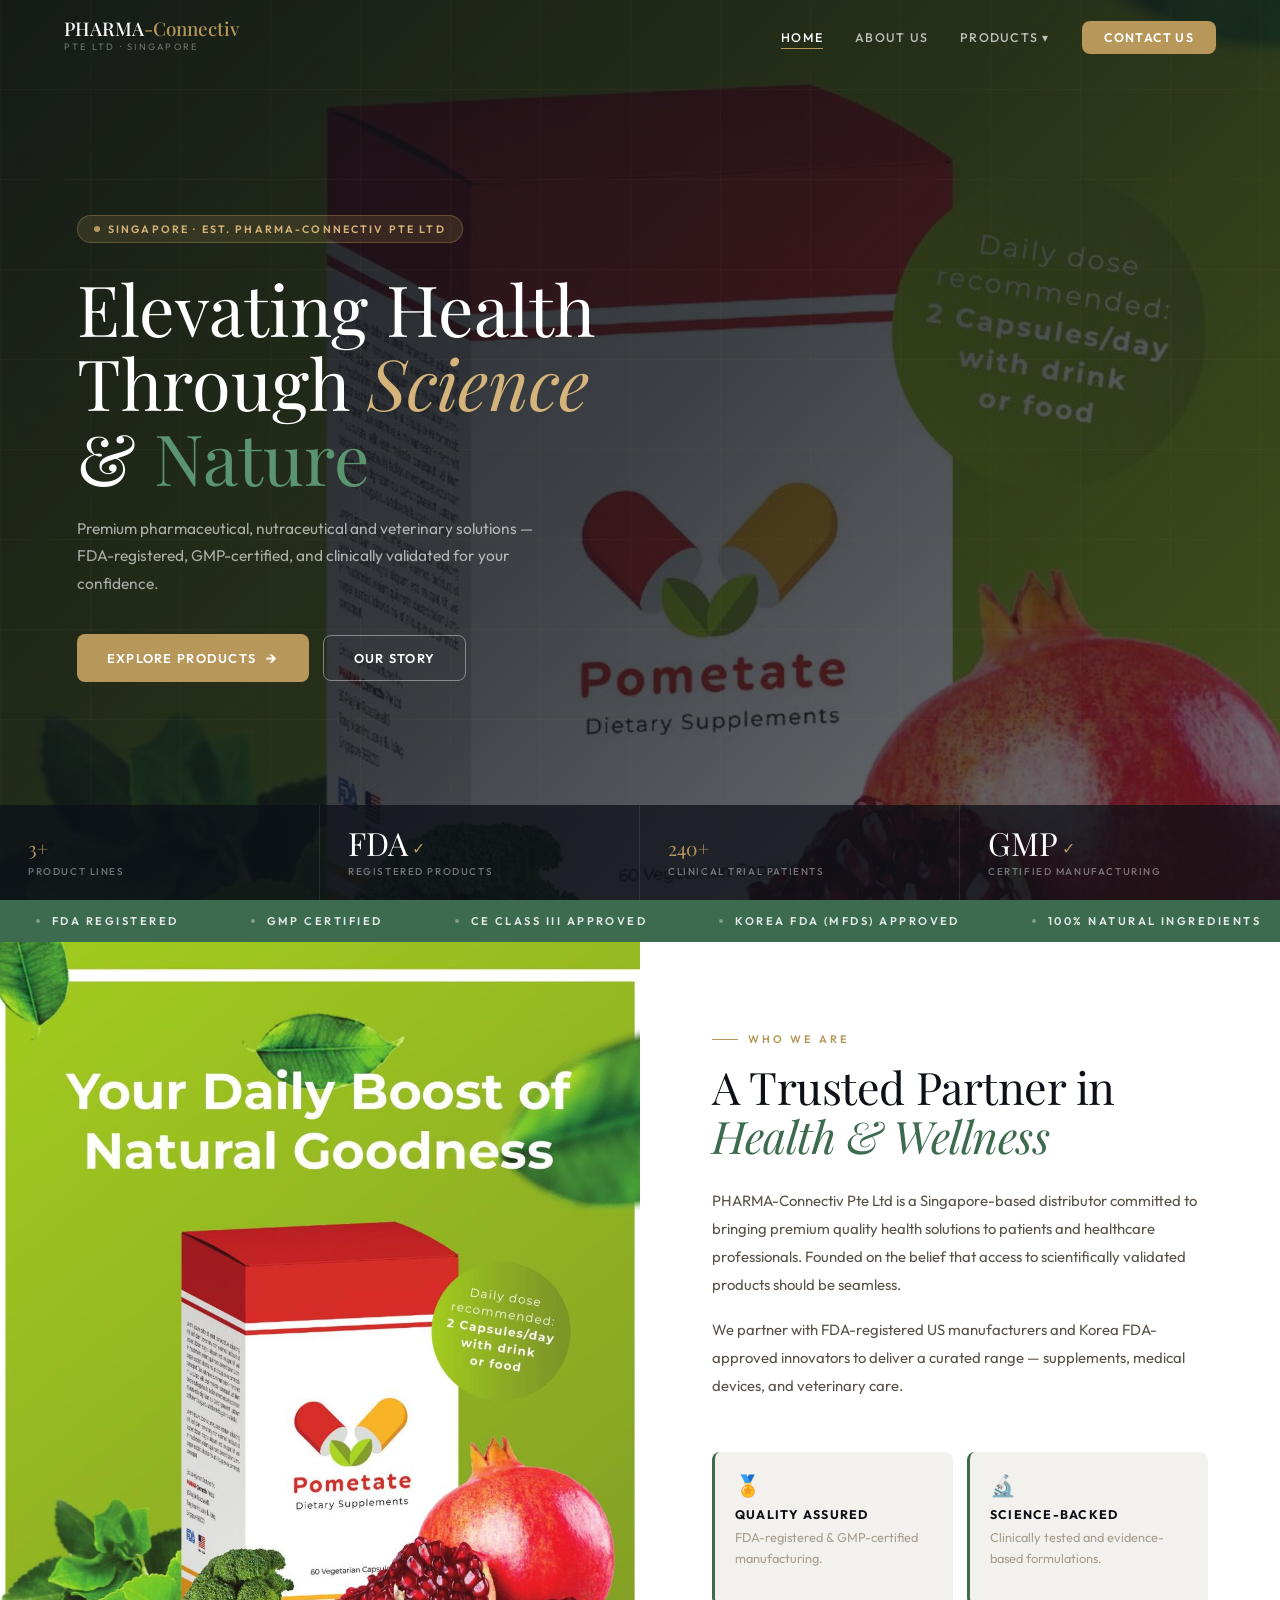
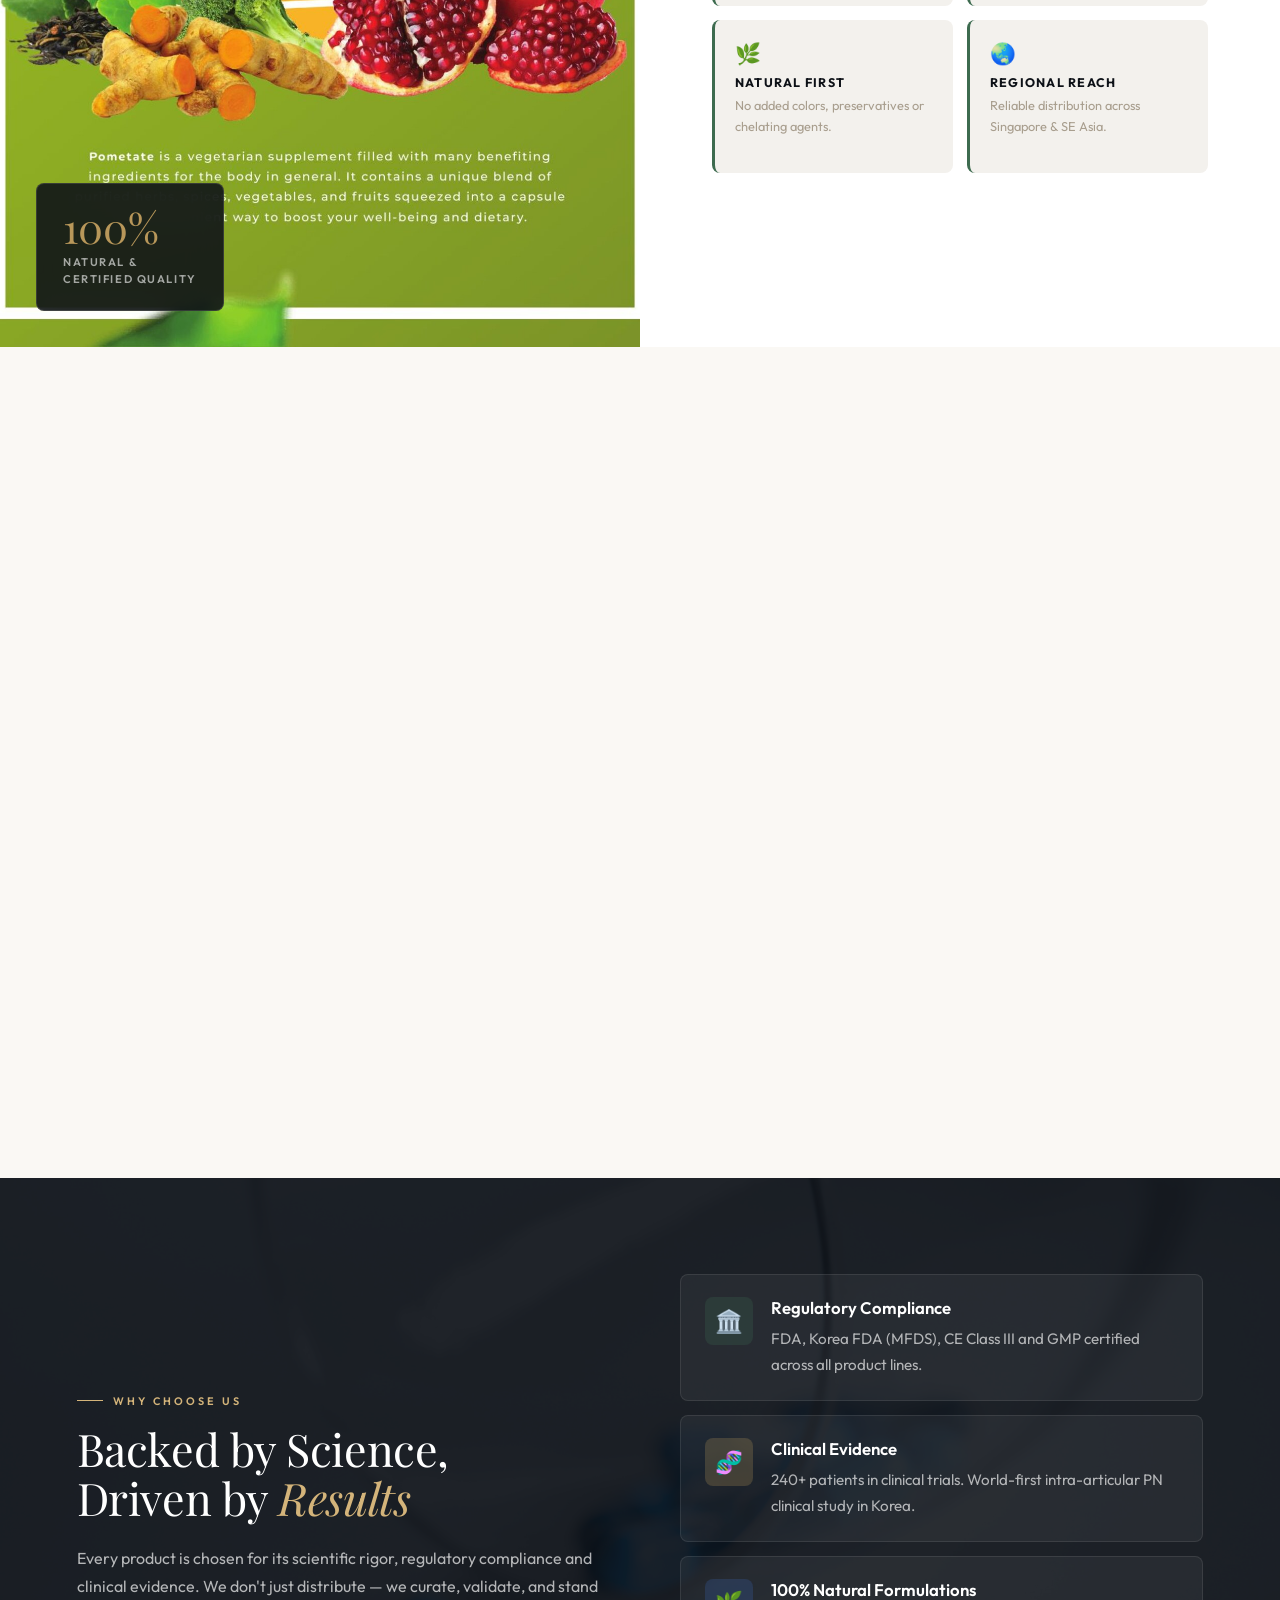
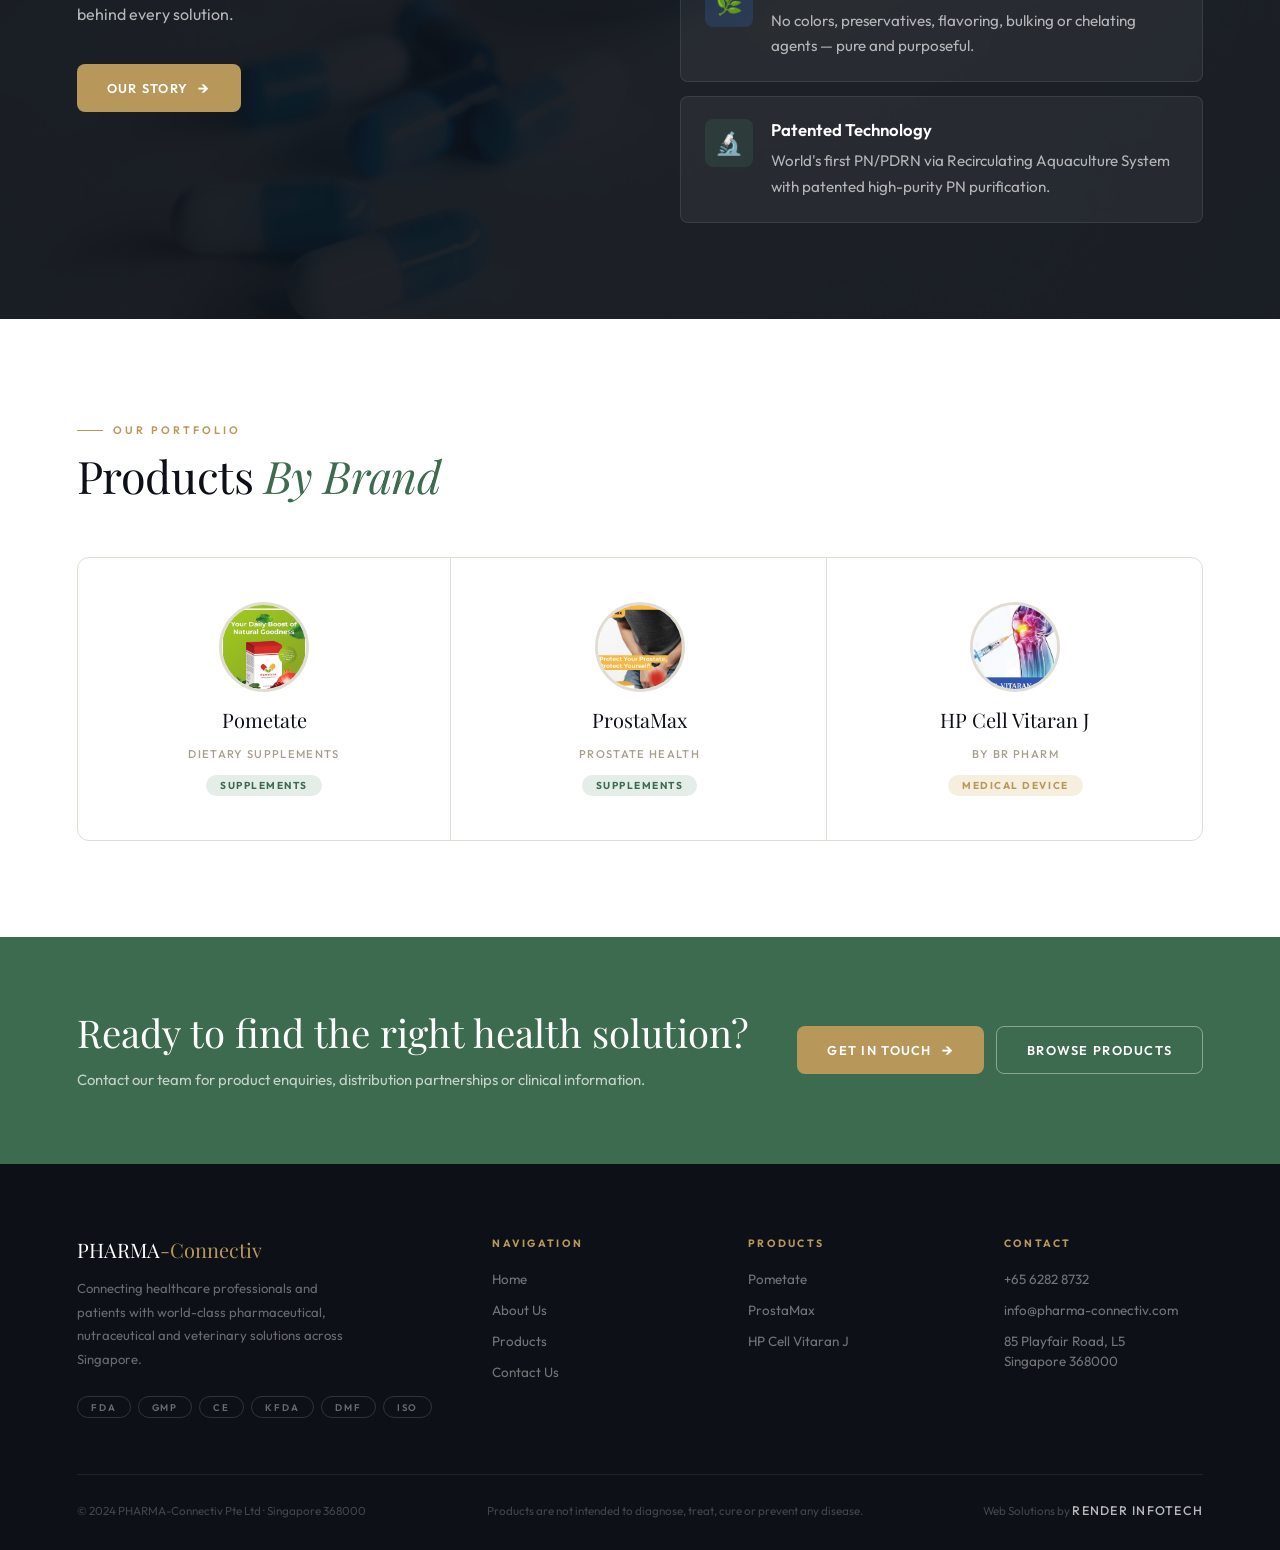
==== commit 9a54e87a: "Footer changed" ====
--- a/index.html
+++ b/index.html
@@ -1,402 +1,1093 @@
-<!DOCTYPE html>
+<!doctype html>
 <html lang="en">
-<head>
-  <meta charset="UTF-8"/><meta name="viewport" content="width=device-width,initial-scale=1"/>
-  <title>PHARMA-Connectiv Pte Ltd | Health Solutions Singapore</title>
-  <meta name="description" content="Premium pharmaceutical, nutraceutical and veterinary health products distributed across Singapore. FDA registered, GMP certified."/>
-  <link rel="stylesheet" href="css/styles.css"/>
-  <style>
-    /* ── HOME HERO ── */
-    #hero{
-      position:relative;
-      min-height:100vh;
-      display:flex;
-      flex-direction:column;
-      overflow:hidden;
-      padding-top:72px;
-    }
-    .hero-bg{position:absolute;inset:0;background:url('assets/images/home-pometate-wide.jpg') center 40%/cover no-repeat;transform:scale(1.04);animation:hzoom 14s ease-out forwards}
-    @keyframes hzoom{to{transform:scale(1)}}
-    .hero-overlay{position:absolute;inset:0;background:linear-gradient(135deg,rgba(13,17,23,.95) 0%,rgba(13,17,23,.80) 50%,rgba(13,17,23,.55) 100%)}
-    .hero-grid{position:absolute;inset:0;pointer-events:none;background-image:repeating-linear-gradient(90deg,rgba(184,151,90,.04) 0,rgba(184,151,90,.04) 1px,transparent 1px,transparent 90px),repeating-linear-gradient(0deg,rgba(184,151,90,.04) 0,rgba(184,151,90,.04) 1px,transparent 1px,transparent 90px)}
-
-    /* Hero body: flex-1 fills space above stats, vertically centered */
-    .hero-body{
-      position:relative;z-index:2;
-      padding:80px 6% 60px;
-      flex:1;
-      display:flex;flex-direction:column;justify-content:center;
-    }
-    .hero-pill{display:inline-flex;align-items:center;gap:8px;background:rgba(184,151,90,.16);border:1px solid rgba(184,151,90,.35);border-radius:100px;padding:6px 16px;font-size:.67rem;letter-spacing:.2em;text-transform:uppercase;font-weight:600;color:var(--gold-light);margin-bottom:28px;animation:slin 1s .15s both;width:fit-content}
-    .hero-pill::before{content:'';width:6px;height:6px;border-radius:50%;background:var(--gold);flex-shrink:0}
-    .hero-h1{font-family:'Playfair Display',serif;font-size:clamp(2.6rem,5.5vw,5.2rem);font-weight:400;color:#fff;line-height:1.06;margin-bottom:20px;animation:slin 1s .3s both}
-    .hero-h1 .i{font-style:italic;color:var(--gold-light)}
-    .hero-h1 .g{color:var(--sage-light)}
-    .hero-sub{font-size:.97rem;line-height:1.8;color:rgba(255,255,255,.62);max-width:480px;margin-bottom:36px;animation:slin 1s .45s both}
-
-    /* ── BUTTONS — Never overlap, always wrap cleanly ── */
-    .hero-btns{
-      display:flex;
-      flex-wrap:wrap;           /* wraps to next line on small screens */
-      gap:14px;
-      align-items:center;
-      animation:slin 1s .6s both;
-    }
-    .hero-btns .btn{
-      flex-shrink:0;            /* buttons never squish */
-      min-width:max-content;    /* prevents text wrapping inside button */
-    }
-    @keyframes slin{from{opacity:0;transform:translateX(-28px)}to{opacity:1;transform:none}}
-
-    /* Stats bar: always at bottom, never overlaps body */
-    .hero-stats{
-      position:relative;z-index:2;
-      display:grid;
-      grid-template-columns:repeat(4,1fr);
-      flex-shrink:0;            /* never compressed by flex */
-      animation:fadeup 1s .8s both;
-    }
-    @keyframes fadeup{from{opacity:0;transform:translateY(16px)}to{opacity:1;transform:none}}
-    .hstat{padding:22px 28px;border-right:1px solid rgba(255,255,255,.09);background:rgba(13,17,23,.75);backdrop-filter:blur(14px)}
-    .hstat:last-child{border-right:none}
-    .hstat-num{font-family:'Playfair Display',serif;font-size:2rem;font-weight:400;color:#fff;line-height:1}
-    .hstat-num span{color:var(--gold);font-size:1.2rem}
-    .hstat-lbl{font-size:.62rem;letter-spacing:.16em;text-transform:uppercase;color:rgba(255,255,255,.42);margin-top:6px;font-weight:500}
-
-    /* About strip */
-    .about-strip{display:grid;grid-template-columns:1fr 1fr;min-height:680px}
-    .as-img{position:relative;overflow:hidden}
-    .as-img img{width:100%;height:100%;object-fit:cover;transition:transform .8s ease}
-    .as-img:hover img{transform:scale(1.04)}
-    .as-badge{position:absolute;bottom:36px;left:36px;background:rgba(13,17,23,.88);backdrop-filter:blur(16px);border:1px solid rgba(255,255,255,.12);border-radius:var(--r);padding:22px 26px}
-    .as-badge-num{font-family:'Playfair Display',serif;font-size:2.6rem;font-weight:400;color:var(--gold);line-height:1}
-    .as-badge-txt{font-size:.7rem;letter-spacing:.14em;text-transform:uppercase;color:rgba(255,255,255,.6);margin-top:7px;font-weight:600;line-height:1.5}
-    .as-text{padding:90px 72px;display:flex;flex-direction:column;justify-content:center;background:#fff}
-    .as-text h2{font-size:clamp(2rem,3.5vw,2.9rem);margin:16px 0 26px}
-    .as-text p{font-size:.93rem;line-height:1.9;color:var(--grey-4);margin-bottom:16px}
-    .as-pillars{display:grid;grid-template-columns:1fr 1fr;gap:14px;margin-top:36px}
-    .pillar{padding:20px;background:var(--grey-1);border-radius:var(--r);border-left:3px solid var(--sage);transition:box-shadow .3s}
-    .pillar:hover{box-shadow:var(--shadow-sm)}
-    .pillar-icon{font-size:1.3rem;margin-bottom:9px}
-    .pillar h4{font-size:.78rem;letter-spacing:.1em;text-transform:uppercase;font-weight:700;color:var(--ink);margin-bottom:5px}
-    .pillar p{font-size:.8rem;color:var(--grey-3);line-height:1.65}
-
-    /* Products preview */
-    .section-hdr{display:flex;justify-content:space-between;align-items:flex-end;margin-bottom:56px;flex-wrap:wrap;gap:20px}
-    .section-hdr h2{font-size:clamp(2rem,3.5vw,2.9rem);margin-top:14px}
-
-    /* Trust dark section */
-    .trust-sec{background:var(--ink);position:relative;overflow:hidden}
-    .trust-bg-img{position:absolute;inset:0;object-fit:cover;width:100%;height:100%;opacity:.08}
-    .trust-inner{position:relative;z-index:1;display:grid;grid-template-columns:1fr 1fr;gap:80px;align-items:center}
-    .trust-text h2{font-size:clamp(2rem,3.5vw,3rem);color:#fff;margin:16px 0 22px}
-    .trust-text p{font-size:1rem;line-height:1.75;color:rgba(255,255,255,.68)}
-    .trust-cards{display:flex;flex-direction:column;gap:14px}
-    .tc{display:flex;gap:18px;align-items:flex-start;padding:22px 24px;background:rgba(255,255,255,.05);border:1px solid rgba(255,255,255,.09);border-radius:var(--r);transition:background .3s,border-color .3s}
-    .tc:hover{background:rgba(255,255,255,.08);border-color:rgba(184,151,90,.3)}
-    .tc-icon{width:48px;height:48px;border-radius:var(--r);display:flex;align-items:center;justify-content:center;font-size:1.4rem;flex-shrink:0}
-    .tci-sage{background:rgba(61,107,79,.25)}.tci-gold{background:rgba(184,151,90,.25)}.tci-blue{background:rgba(59,100,180,.25)}
-    .tc-title{font-size:1.05rem;font-weight:600;color:#fff;margin-bottom:8px}
-    .tc-desc{font-size:0.95rem;line-height:1.7;color:rgba(255,255,255,.65)}
-
-    /* Brands */
-    .brands-grid{display:grid;grid-template-columns:repeat(3,1fr);gap:2px;margin-top:56px;border:1px solid var(--grey-2);border-radius:12px;overflow:hidden}
-    .brand-tile{display:flex;flex-direction:column;align-items:center;gap:14px;padding:44px 28px;text-align:center;border-right:1px solid var(--grey-2);transition:background .3s;cursor:pointer;text-decoration:none}
-    .brand-tile:last-child{border-right:none}
-    .brand-tile:hover{background:var(--grey-1)}
-    .bt-img{width:90px;height:90px;border-radius:50%;overflow:hidden;border:3px solid var(--grey-2);transition:border-color .3s}
-    .brand-tile:hover .bt-img{border-color:var(--sage)}
-    .bt-img img{width:100%;height:100%;object-fit:cover}
-    .bt-name{font-family:'Playfair Display',serif;font-size:1.25rem;font-weight:400;color:var(--ink)}
-    .bt-sub{font-size:.7rem;letter-spacing:.12em;text-transform:uppercase;color:var(--grey-3);font-weight:500}
-    .bt-chip{padding:4px 14px;border-radius:100px;font-size:.63rem;letter-spacing:.15em;text-transform:uppercase;font-weight:700}
-    .chip-sage{background:var(--sage-pale);color:var(--sage)}
-    .chip-gold{background:var(--gold-pale);color:var(--gold)}
-
-    @media(max-width:1024px){
-      .hero-stats{grid-template-columns:1fr 1fr}
-      .hstat{padding:18px 20px}
-    }
-    @media(max-width:900px){
-      .about-strip{grid-template-columns:1fr}
-      .as-img{min-height:360px}
-      .as-text{padding:52px 32px}
-      .trust-inner{grid-template-columns:1fr}
-      .brands-grid{grid-template-columns:1fr 1fr}
-      .brand-tile:nth-child(2){border-right:none}
-      .brand-tile:nth-child(n+3){border-top:1px solid var(--grey-2)}
-    }
-    @media(max-width:600px){
-      .hero-stats{grid-template-columns:1fr 1fr}
-      .hstat{padding:14px 16px}
-      .hstat-num{font-size:1.5rem}
-      .as-pillars{grid-template-columns:1fr}
-      .brands-grid{grid-template-columns:1fr}
-      .brand-tile{border-right:none !important;border-bottom:1px solid var(--grey-2)}
-      .hero-btns{flex-direction:column;align-items:flex-start}
-      .hero-btns .btn{width:100%;justify-content:center}
-    }
-    @media(max-width:400px){
-      .hero-stats{grid-template-columns:1fr 1fr}
-      .hstat{padding:12px}
-      .hstat-num{font-size:1.3rem}
-      .hstat-lbl{font-size:.55rem;letter-spacing:.1em}
-    }
-  </style>
-</head>
-<body>
-
-<!-- NAVBAR -->
-<nav id="navbar">
-  <a href="index.html" class="nav-logo">
-    <div class="nav-logo-main">PHARMA<span>-Connectiv</span></div>
-    <div class="nav-logo-sub">Pte Ltd · Singapore</div>
-  </a>
-  <ul class="nav-links">
-    <li><a href="index.html" class="active">Home</a></li>
-    <li><a href="about.html">About Us</a></li>
-    <li class="nav-has-drop">
-      <a href="products.html">Products ▾</a>
-      <div class="nav-drop">
-        <a href="products.html"><span class="nav-drop-icon">💊</span>All Products</a>
-        <a href="pometate.html"><span class="nav-drop-icon">🌿</span>Pometate</a>
-        <a href="prostamax.html"><span class="nav-drop-icon">🛡️</span>ProstaMax</a>
-        <a href="vitaran.html"><span class="nav-drop-icon">💉</span>HP Cell Vitaran J</a>
-      </div>
-    </li>
-    <li><a href="contact.html" class="nav-cta">Contact Us</a></li>
-  </ul>
-  <button class="nav-toggle" id="nav-toggle" aria-label="Menu"><span></span><span></span><span></span></button>
-</nav>
-<div class="nav-drawer" id="nav-drawer">
-  <a href="index.html">Home</a>
-  <a href="about.html">About Us</a>
-  <a href="products.html">All Products</a>
-  <a href="pometate.html">Pometate</a>
-  <a href="prostamax.html">ProstaMax</a>
-  <a href="vitaran.html">HP Cell Vitaran J</a>
-  <a href="contact.html" class="drawer-cta">Contact Us</a>
-</div>
-
-<!-- HERO -->
-<section id="hero">
-  <div class="hero-bg"></div>
-  <div class="hero-overlay"></div>
-  <div class="hero-grid"></div>
-  <div class="hero-body">
-    <div class="hero-pill">Singapore · Est. PHARMA-Connectiv Pte Ltd</div>
-    <h1 class="hero-h1">Elevating Health<br>Through <span class="i">Science</span><br>&amp; <span class="g">Nature</span></h1>
-    <p class="hero-sub">Premium pharmaceutical, nutraceutical and veterinary solutions — FDA-registered, GMP-certified, and clinically validated for your confidence.</p>
-    <div class="hero-btns">
-      <a href="products.html" class="btn btn-gold btn-arrow">Explore Products</a>
-      <a href="about.html" class="btn btn-ghost">Our Story</a>
+  <head>
+    <meta charset="UTF-8" />
+    <meta name="viewport" content="width=device-width,initial-scale=1" />
+    <title>PHARMA-Connectiv Pte Ltd | Health Solutions Singapore</title>
+    <meta
+      name="description"
+      content="Premium pharmaceutical, nutraceutical and veterinary health products distributed across Singapore. FDA registered, GMP certified."
+    />
+    <link rel="stylesheet" href="css/styles.css" />
+    <style>
+      /* ── HOME HERO ── */
+      #hero {
+        position: relative;
+        min-height: 100vh;
+        display: flex;
+        flex-direction: column;
+        overflow: hidden;
+        padding-top: 72px;
+      }
+      .hero-bg {
+        position: absolute;
+        inset: 0;
+        background: url("assets/images/home-pometate-wide.jpg") center 40% /
+          cover no-repeat;
+        transform: scale(1.04);
+        animation: hzoom 14s ease-out forwards;
+      }
+      @keyframes hzoom {
+        to {
+          transform: scale(1);
+        }
+      }
+      .hero-overlay {
+        position: absolute;
+        inset: 0;
+        background: linear-gradient(
+          135deg,
+          rgba(13, 17, 23, 0.95) 0%,
+          rgba(13, 17, 23, 0.8) 50%,
+          rgba(13, 17, 23, 0.55) 100%
+        );
+      }
+      .hero-grid {
+        position: absolute;
+        inset: 0;
+        pointer-events: none;
+        background-image:
+          repeating-linear-gradient(
+            90deg,
+            rgba(184, 151, 90, 0.04) 0,
+            rgba(184, 151, 90, 0.04) 1px,
+            transparent 1px,
+            transparent 90px
+          ),
+          repeating-linear-gradient(
+            0deg,
+            rgba(184, 151, 90, 0.04) 0,
+            rgba(184, 151, 90, 0.04) 1px,
+            transparent 1px,
+            transparent 90px
+          );
+      }
+
+      /* Hero body: flex-1 fills space above stats, vertically centered */
+      .hero-body {
+        position: relative;
+        z-index: 2;
+        padding: 80px 6% 60px;
+        flex: 1;
+        display: flex;
+        flex-direction: column;
+        justify-content: center;
+      }
+      .hero-pill {
+        display: inline-flex;
+        align-items: center;
+        gap: 8px;
+        background: rgba(184, 151, 90, 0.16);
+        border: 1px solid rgba(184, 151, 90, 0.35);
+        border-radius: 100px;
+        padding: 6px 16px;
+        font-size: 0.67rem;
+        letter-spacing: 0.2em;
+        text-transform: uppercase;
+        font-weight: 600;
+        color: var(--gold-light);
+        margin-bottom: 28px;
+        animation: slin 1s 0.15s both;
+        width: fit-content;
+      }
+      .hero-pill::before {
+        content: "";
+        width: 6px;
+        height: 6px;
+        border-radius: 50%;
+        background: var(--gold);
+        flex-shrink: 0;
+      }
+      .hero-h1 {
+        font-family: "Playfair Display", serif;
+        font-size: clamp(2.6rem, 5.5vw, 5.2rem);
+        font-weight: 400;
+        color: #fff;
+        line-height: 1.06;
+        margin-bottom: 20px;
+        animation: slin 1s 0.3s both;
+      }
+      .hero-h1 .i {
+        font-style: italic;
+        color: var(--gold-light);
+      }
+      .hero-h1 .g {
+        color: var(--sage-light);
+      }
+      .hero-sub {
+        font-size: 0.97rem;
+        line-height: 1.8;
+        color: rgba(255, 255, 255, 0.62);
+        max-width: 480px;
+        margin-bottom: 36px;
+        animation: slin 1s 0.45s both;
+      }
+
+      /* ── BUTTONS — Never overlap, always wrap cleanly ── */
+      .hero-btns {
+        display: flex;
+        flex-wrap: wrap; /* wraps to next line on small screens */
+        gap: 14px;
+        align-items: center;
+        animation: slin 1s 0.6s both;
+      }
+      .hero-btns .btn {
+        flex-shrink: 0; /* buttons never squish */
+        min-width: max-content; /* prevents text wrapping inside button */
+      }
+      @keyframes slin {
+        from {
+          opacity: 0;
+          transform: translateX(-28px);
+        }
+        to {
+          opacity: 1;
+          transform: none;
+        }
+      }
+
+      /* Stats bar: always at bottom, never overlaps body */
+      .hero-stats {
+        position: relative;
+        z-index: 2;
+        display: grid;
+        grid-template-columns: repeat(4, 1fr);
+        flex-shrink: 0; /* never compressed by flex */
+        animation: fadeup 1s 0.8s both;
+      }
+      @keyframes fadeup {
+        from {
+          opacity: 0;
+          transform: translateY(16px);
+        }
+        to {
+          opacity: 1;
+          transform: none;
+        }
+      }
+      .hstat {
+        padding: 22px 28px;
+        border-right: 1px solid rgba(255, 255, 255, 0.09);
+        background: rgba(13, 17, 23, 0.75);
+        backdrop-filter: blur(14px);
+      }
+      .hstat:last-child {
+        border-right: none;
+      }
+      .hstat-num {
+        font-family: "Playfair Display", serif;
+        font-size: 2rem;
+        font-weight: 400;
+        color: #fff;
+        line-height: 1;
+      }
+      .hstat-num span {
+        color: var(--gold);
+        font-size: 1.2rem;
+      }
+      .hstat-lbl {
+        font-size: 0.62rem;
+        letter-spacing: 0.16em;
+        text-transform: uppercase;
+        color: rgba(255, 255, 255, 0.42);
+        margin-top: 6px;
+        font-weight: 500;
+      }
+
+      /* About strip */
+      .about-strip {
+        display: grid;
+        grid-template-columns: 1fr 1fr;
+        min-height: 680px;
+      }
+      .as-img {
+        position: relative;
+        overflow: hidden;
+      }
+      .as-img img {
+        width: 100%;
+        height: 100%;
+        object-fit: cover;
+        transition: transform 0.8s ease;
+      }
+      .as-img:hover img {
+        transform: scale(1.04);
+      }
+      .as-badge {
+        position: absolute;
+        bottom: 36px;
+        left: 36px;
+        background: rgba(13, 17, 23, 0.88);
+        backdrop-filter: blur(16px);
+        border: 1px solid rgba(255, 255, 255, 0.12);
+        border-radius: var(--r);
+        padding: 22px 26px;
+      }
+      .as-badge-num {
+        font-family: "Playfair Display", serif;
+        font-size: 2.6rem;
+        font-weight: 400;
+        color: var(--gold);
+        line-height: 1;
+      }
+      .as-badge-txt {
+        font-size: 0.7rem;
+        letter-spacing: 0.14em;
+        text-transform: uppercase;
+        color: rgba(255, 255, 255, 0.6);
+        margin-top: 7px;
+        font-weight: 600;
+        line-height: 1.5;
+      }
+      .as-text {
+        padding: 90px 72px;
+        display: flex;
+        flex-direction: column;
+        justify-content: center;
+        background: #fff;
+      }
+      .as-text h2 {
+        font-size: clamp(2rem, 3.5vw, 2.9rem);
+        margin: 16px 0 26px;
+      }
+      .as-text p {
+        font-size: 0.93rem;
+        line-height: 1.9;
+        color: var(--grey-4);
+        margin-bottom: 16px;
+      }
+      .as-pillars {
+        display: grid;
+        grid-template-columns: 1fr 1fr;
+        gap: 14px;
+        margin-top: 36px;
+      }
+      .pillar {
+        padding: 20px;
+        background: var(--grey-1);
+        border-radius: var(--r);
+        border-left: 3px solid var(--sage);
+        transition: box-shadow 0.3s;
+      }
+      .pillar:hover {
+        box-shadow: var(--shadow-sm);
+      }
+      .pillar-icon {
+        font-size: 1.3rem;
+        margin-bottom: 9px;
+      }
+      .pillar h4 {
+        font-size: 0.78rem;
+        letter-spacing: 0.1em;
+        text-transform: uppercase;
+        font-weight: 700;
+        color: var(--ink);
+        margin-bottom: 5px;
+      }
+      .pillar p {
+        font-size: 0.8rem;
+        color: var(--grey-3);
+        line-height: 1.65;
+      }
+
+      /* Products preview */
+      .section-hdr {
+        display: flex;
+        justify-content: space-between;
+        align-items: flex-end;
+        margin-bottom: 56px;
+        flex-wrap: wrap;
+        gap: 20px;
+      }
+      .section-hdr h2 {
+        font-size: clamp(2rem, 3.5vw, 2.9rem);
+        margin-top: 14px;
+      }
+
+      /* Trust dark section */
+      .trust-sec {
+        background: var(--ink);
+        position: relative;
+        overflow: hidden;
+      }
+      .trust-bg-img {
+        position: absolute;
+        inset: 0;
+        object-fit: cover;
+        width: 100%;
+        height: 100%;
+        opacity: 0.08;
+      }
+      .trust-inner {
+        position: relative;
+        z-index: 1;
+        display: grid;
+        grid-template-columns: 1fr 1fr;
+        gap: 80px;
+        align-items: center;
+      }
+      .trust-text h2 {
+        font-size: clamp(2rem, 3.5vw, 3rem);
+        color: #fff;
+        margin: 16px 0 22px;
+      }
+      .trust-text p {
+        font-size: 1rem;
+        line-height: 1.75;
+        color: rgba(255, 255, 255, 0.68);
+      }
+      .trust-cards {
+        display: flex;
+        flex-direction: column;
+        gap: 14px;
+      }
+      .tc {
+        display: flex;
+        gap: 18px;
+        align-items: flex-start;
+        padding: 22px 24px;
+        background: rgba(255, 255, 255, 0.05);
+        border: 1px solid rgba(255, 255, 255, 0.09);
+        border-radius: var(--r);
+        transition:
+          background 0.3s,
+          border-color 0.3s;
+      }
+      .tc:hover {
+        background: rgba(255, 255, 255, 0.08);
+        border-color: rgba(184, 151, 90, 0.3);
+      }
+      .tc-icon {
+        width: 48px;
+        height: 48px;
+        border-radius: var(--r);
+        display: flex;
+        align-items: center;
+        justify-content: center;
+        font-size: 1.4rem;
+        flex-shrink: 0;
+      }
+      .tci-sage {
+        background: rgba(61, 107, 79, 0.25);
+      }
+      .tci-gold {
+        background: rgba(184, 151, 90, 0.25);
+      }
+      .tci-blue {
+        background: rgba(59, 100, 180, 0.25);
+      }
+      .tc-title {
+        font-size: 1.05rem;
+        font-weight: 600;
+        color: #fff;
+        margin-bottom: 8px;
+      }
+      .tc-desc {
+        font-size: 0.95rem;
+        line-height: 1.7;
+        color: rgba(255, 255, 255, 0.65);
+      }
+
+      /* Brands */
+      .brands-grid {
+        display: grid;
+        grid-template-columns: repeat(3, 1fr);
+        gap: 2px;
+        margin-top: 56px;
+        border: 1px solid var(--grey-2);
+        border-radius: 12px;
+        overflow: hidden;
+      }
+      .brand-tile {
+        display: flex;
+        flex-direction: column;
+        align-items: center;
+        gap: 14px;
+        padding: 44px 28px;
+        text-align: center;
+        border-right: 1px solid var(--grey-2);
+        transition: background 0.3s;
+        cursor: pointer;
+        text-decoration: none;
+      }
+      .brand-tile:last-child {
+        border-right: none;
+      }
+      .brand-tile:hover {
+        background: var(--grey-1);
+      }
+      .bt-img {
+        width: 90px;
+        height: 90px;
+        border-radius: 50%;
+        overflow: hidden;
+        border: 3px solid var(--grey-2);
+        transition: border-color 0.3s;
+      }
+      .brand-tile:hover .bt-img {
+        border-color: var(--sage);
+      }
+      .bt-img img {
+        width: 100%;
+        height: 100%;
+        object-fit: cover;
+      }
+      .bt-name {
+        font-family: "Playfair Display", serif;
+        font-size: 1.25rem;
+        font-weight: 400;
+        color: var(--ink);
+      }
+      .bt-sub {
+        font-size: 0.7rem;
+        letter-spacing: 0.12em;
+        text-transform: uppercase;
+        color: var(--grey-3);
+        font-weight: 500;
+      }
+      .bt-chip {
+        padding: 4px 14px;
+        border-radius: 100px;
+        font-size: 0.63rem;
+        letter-spacing: 0.15em;
+        text-transform: uppercase;
+        font-weight: 700;
+      }
+      .chip-sage {
+        background: var(--sage-pale);
+        color: var(--sage);
+      }
+      .chip-gold {
+        background: var(--gold-pale);
+        color: var(--gold);
+      }
+
+      @media (max-width: 1024px) {
+        .hero-stats {
+          grid-template-columns: 1fr 1fr;
+        }
+        .hstat {
+          padding: 18px 20px;
+        }
+      }
+      @media (max-width: 900px) {
+        .about-strip {
+          grid-template-columns: 1fr;
+        }
+        .as-img {
+          min-height: 360px;
+        }
+        .as-text {
+          padding: 52px 32px;
+        }
+        .trust-inner {
+          grid-template-columns: 1fr;
+        }
+        .brands-grid {
+          grid-template-columns: 1fr 1fr;
+        }
+        .brand-tile:nth-child(2) {
+          border-right: none;
+        }
+        .brand-tile:nth-child(n + 3) {
+          border-top: 1px solid var(--grey-2);
+        }
+      }
+      @media (max-width: 600px) {
+        .hero-stats {
+          grid-template-columns: 1fr 1fr;
+        }
+        .hstat {
+          padding: 14px 16px;
+        }
+        .hstat-num {
+          font-size: 1.5rem;
+        }
+        .as-pillars {
+          grid-template-columns: 1fr;
+        }
+        .brands-grid {
+          grid-template-columns: 1fr;
+        }
+        .brand-tile {
+          border-right: none !important;
+          border-bottom: 1px solid var(--grey-2);
+        }
+        .hero-btns {
+          flex-direction: column;
+          align-items: flex-start;
+        }
+        .hero-btns .btn {
+          width: 100%;
+          justify-content: center;
+        }
+      }
+      @media (max-width: 400px) {
+        .hero-stats {
+          grid-template-columns: 1fr 1fr;
+        }
+        .hstat {
+          padding: 12px;
+        }
+        .hstat-num {
+          font-size: 1.3rem;
+        }
+        .hstat-lbl {
+          font-size: 0.55rem;
+          letter-spacing: 0.1em;
+        }
+      }
+    </style>
+  </head>
+  <body>
+    <!-- NAVBAR -->
+    <nav id="navbar">
+      <a href="index.html" class="nav-logo">
+        <div class="nav-logo-main">PHARMA<span>-Connectiv</span></div>
+        <div class="nav-logo-sub">Pte Ltd · Singapore</div>
+      </a>
+      <ul class="nav-links">
+        <li><a href="index.html" class="active">Home</a></li>
+        <li><a href="about.html">About Us</a></li>
+        <li class="nav-has-drop">
+          <a href="products.html">Products ▾</a>
+          <div class="nav-drop">
+            <a href="products.html"
+              ><span class="nav-drop-icon">💊</span>All Products</a
+            >
+            <a href="pometate.html"
+              ><span class="nav-drop-icon">🌿</span>Pometate</a
+            >
+            <a href="prostamax.html"
+              ><span class="nav-drop-icon">🛡️</span>ProstaMax</a
+            >
+            <a href="vitaran.html"
+              ><span class="nav-drop-icon">💉</span>HP Cell Vitaran J</a
+            >
+          </div>
+        </li>
+        <li><a href="contact.html" class="nav-cta">Contact Us</a></li>
+      </ul>
+      <button class="nav-toggle" id="nav-toggle" aria-label="Menu">
+        <span></span><span></span><span></span>
+      </button>
+    </nav>
+    <div class="nav-drawer" id="nav-drawer">
+      <a href="index.html">Home</a>
+      <a href="about.html">About Us</a>
+      <a href="products.html">All Products</a>
+      <a href="pometate.html">Pometate</a>
+      <a href="prostamax.html">ProstaMax</a>
+      <a href="vitaran.html">HP Cell Vitaran J</a>
+      <a href="contact.html" class="drawer-cta">Contact Us</a>
     </div>
-  </div>
-  <div class="hero-stats">
-    <div class="hstat">
-      <div class="hstat-num"><span data-count="3" data-suffix="+">3+</span></div>
-      <div class="hstat-lbl">Product Lines</div>
+
+    <!-- HERO -->
+    <section id="hero">
+      <div class="hero-bg"></div>
+      <div class="hero-overlay"></div>
+      <div class="hero-grid"></div>
+      <div class="hero-body">
+        <div class="hero-pill">Singapore · Est. PHARMA-Connectiv Pte Ltd</div>
+        <h1 class="hero-h1">
+          Elevating Health<br />Through <span class="i">Science</span
+          ><br />&amp; <span class="g">Nature</span>
+        </h1>
+        <p class="hero-sub">
+          Premium pharmaceutical, nutraceutical and veterinary solutions —
+          FDA-registered, GMP-certified, and clinically validated for your
+          confidence.
+        </p>
+        <div class="hero-btns">
+          <a href="products.html" class="btn btn-gold btn-arrow"
+            >Explore Products</a
+          >
+          <a href="about.html" class="btn btn-ghost">Our Story</a>
+        </div>
+      </div>
+      <div class="hero-stats">
+        <div class="hstat">
+          <div class="hstat-num">
+            <span data-count="3" data-suffix="+">3+</span>
+          </div>
+          <div class="hstat-lbl">Product Lines</div>
+        </div>
+        <div class="hstat">
+          <div class="hstat-num">
+            FDA<span
+              style="font-size: 1rem; vertical-align: middle; margin-left: 4px"
+              >✓</span
+            >
+          </div>
+          <div class="hstat-lbl">Registered Products</div>
+        </div>
+        <div class="hstat">
+          <div class="hstat-num">
+            <span data-count="240" data-suffix="+">240+</span>
+          </div>
+          <div class="hstat-lbl">Clinical Trial Patients</div>
+        </div>
+        <div class="hstat">
+          <div class="hstat-num">
+            GMP<span
+              style="font-size: 1rem; vertical-align: middle; margin-left: 4px"
+              >✓</span
+            >
+          </div>
+          <div class="hstat-lbl">Certified Manufacturing</div>
+        </div>
+      </div>
+    </section>
+
+    <!-- MARQUEE -->
+    <div class="marquee-wrap" aria-hidden="true">
+      <div class="marquee-track">
+        <span class="marquee-item"
+          ><span class="marquee-dot"></span>FDA Registered</span
+        >
+        <span class="marquee-item"
+          ><span class="marquee-dot"></span>GMP Certified</span
+        >
+        <span class="marquee-item"
+          ><span class="marquee-dot"></span>CE Class III Approved</span
+        >
+        <span class="marquee-item"
+          ><span class="marquee-dot"></span>Korea FDA (MFDS) Approved</span
+        >
+        <span class="marquee-item"
+          ><span class="marquee-dot"></span>100% Natural Ingredients</span
+        >
+        <span class="marquee-item"
+          ><span class="marquee-dot"></span>Vegetarian Formulas</span
+        >
+        <span class="marquee-item"
+          ><span class="marquee-dot"></span>Clinically Tested</span
+        >
+        <span class="marquee-item"
+          ><span class="marquee-dot"></span>ISO Certified</span
+        >
+        <span class="marquee-item"
+          ><span class="marquee-dot"></span>FDA Registered</span
+        >
+        <span class="marquee-item"
+          ><span class="marquee-dot"></span>GMP Certified</span
+        >
+        <span class="marquee-item"
+          ><span class="marquee-dot"></span>CE Class III Approved</span
+        >
+        <span class="marquee-item"
+          ><span class="marquee-dot"></span>Korea FDA (MFDS) Approved</span
+        >
+        <span class="marquee-item"
+          ><span class="marquee-dot"></span>100% Natural Ingredients</span
+        >
+        <span class="marquee-item"
+          ><span class="marquee-dot"></span>Vegetarian Formulas</span
+        >
+        <span class="marquee-item"
+          ><span class="marquee-dot"></span>Clinically Tested</span
+        >
+        <span class="marquee-item"
+          ><span class="marquee-dot"></span>ISO Certified</span
+        >
+      </div>
     </div>
-    <div class="hstat">
-      <div class="hstat-num">FDA<span style="font-size:1rem;vertical-align:middle;margin-left:4px">✓</span></div>
-      <div class="hstat-lbl">Registered Products</div>
+
+    <!-- ABOUT STRIP -->
+    <div class="about-strip">
+      <div class="as-img reveal">
+        <img
+          src="assets/images/pometate-hero.jpg"
+          alt="Pometate — natural ingredients including pomegranate, turmeric, broccoli and green tea"
+          loading="lazy"
+        />
+        <div class="as-badge">
+          <div class="as-badge-num">100%</div>
+          <div class="as-badge-txt">Natural &amp;<br />Certified Quality</div>
+        </div>
+      </div>
+      <div class="as-text">
+        <div class="eyebrow reveal">Who We Are</div>
+        <h2 class="display reveal rv1">
+          A Trusted Partner in<br /><em>Health &amp; Wellness</em>
+        </h2>
+        <p class="reveal rv2">
+          PHARMA-Connectiv Pte Ltd is a Singapore-based distributor committed to
+          bringing premium quality health solutions to patients and healthcare
+          professionals. Founded on the belief that access to scientifically
+          validated products should be seamless.
+        </p>
+        <p class="reveal rv2">
+          We partner with FDA-registered US manufacturers and Korea FDA-approved
+          innovators to deliver a curated range — supplements, medical devices,
+          and veterinary care.
+        </p>
+        <div class="as-pillars reveal rv3">
+          <div class="pillar">
+            <div class="pillar-icon">🏅</div>
+            <h4>Quality Assured</h4>
+            <p>FDA-registered &amp; GMP-certified manufacturing.</p>
+          </div>
+          <div class="pillar">
+            <div class="pillar-icon">🔬</div>
+            <h4>Science-Backed</h4>
+            <p>Clinically tested and evidence-based formulations.</p>
+          </div>
+          <div class="pillar">
+            <div class="pillar-icon">🌿</div>
+            <h4>Natural First</h4>
+            <p>No added colors, preservatives or chelating agents.</p>
+          </div>
+          <div class="pillar">
+            <div class="pillar-icon">🌏</div>
+            <h4>Regional Reach</h4>
+            <p>Reliable distribution across Singapore &amp; SE Asia.</p>
+          </div>
+        </div>
+        <div class="reveal rv4" style="margin-top: 36px">
+          <a href="about.html" class="btn btn-sage btn-arrow">Learn More</a>
+        </div>
+      </div>
     </div>
-    <div class="hstat">
-      <div class="hstat-num"><span data-count="240" data-suffix="+">240+</span></div>
-      <div class="hstat-lbl">Clinical Trial Patients</div>
-    </div>
-    <div class="hstat">
-      <div class="hstat-num">GMP<span style="font-size:1rem;vertical-align:middle;margin-left:4px">✓</span></div>
-      <div class="hstat-lbl">Certified Manufacturing</div>
-    </div>
-  </div>
-</section>
-
-<!-- MARQUEE -->
-<div class="marquee-wrap" aria-hidden="true">
-  <div class="marquee-track">
-    <span class="marquee-item"><span class="marquee-dot"></span>FDA Registered</span>
-    <span class="marquee-item"><span class="marquee-dot"></span>GMP Certified</span>
-    <span class="marquee-item"><span class="marquee-dot"></span>CE Class III Approved</span>
-    <span class="marquee-item"><span class="marquee-dot"></span>Korea FDA (MFDS) Approved</span>
-    <span class="marquee-item"><span class="marquee-dot"></span>100% Natural Ingredients</span>
-    <span class="marquee-item"><span class="marquee-dot"></span>Vegetarian Formulas</span>
-    <span class="marquee-item"><span class="marquee-dot"></span>Clinically Tested</span>
-    <span class="marquee-item"><span class="marquee-dot"></span>ISO Certified</span>
-    <span class="marquee-item"><span class="marquee-dot"></span>FDA Registered</span>
-    <span class="marquee-item"><span class="marquee-dot"></span>GMP Certified</span>
-    <span class="marquee-item"><span class="marquee-dot"></span>CE Class III Approved</span>
-    <span class="marquee-item"><span class="marquee-dot"></span>Korea FDA (MFDS) Approved</span>
-    <span class="marquee-item"><span class="marquee-dot"></span>100% Natural Ingredients</span>
-    <span class="marquee-item"><span class="marquee-dot"></span>Vegetarian Formulas</span>
-    <span class="marquee-item"><span class="marquee-dot"></span>Clinically Tested</span>
-    <span class="marquee-item"><span class="marquee-dot"></span>ISO Certified</span>
-  </div>
-</div>
-
-<!-- ABOUT STRIP -->
-<div class="about-strip">
-  <div class="as-img reveal">
-    <img src="assets/images/pometate-hero.jpg" alt="Pometate — natural ingredients including pomegranate, turmeric, broccoli and green tea" loading="lazy"/>
-    <div class="as-badge">
-      <div class="as-badge-num">100%</div>
-      <div class="as-badge-txt">Natural &amp;<br>Certified Quality</div>
-    </div>
-  </div>
-  <div class="as-text">
-    <div class="eyebrow reveal">Who We Are</div>
-    <h2 class="display reveal rv1">A Trusted Partner in<br><em>Health &amp; Wellness</em></h2>
-    <p class="reveal rv2">PHARMA-Connectiv Pte Ltd is a Singapore-based distributor committed to bringing premium quality health solutions to patients and healthcare professionals. Founded on the belief that access to scientifically validated products should be seamless.</p>
-    <p class="reveal rv2">We partner with FDA-registered US manufacturers and Korea FDA-approved innovators to deliver a curated range — supplements, medical devices, and veterinary care.</p>
-    <div class="as-pillars reveal rv3">
-      <div class="pillar"><div class="pillar-icon">🏅</div><h4>Quality Assured</h4><p>FDA-registered &amp; GMP-certified manufacturing.</p></div>
-      <div class="pillar"><div class="pillar-icon">🔬</div><h4>Science-Backed</h4><p>Clinically tested and evidence-based formulations.</p></div>
-      <div class="pillar"><div class="pillar-icon">🌿</div><h4>Natural First</h4><p>No added colors, preservatives or chelating agents.</p></div>
-      <div class="pillar"><div class="pillar-icon">🌏</div><h4>Regional Reach</h4><p>Reliable distribution across Singapore &amp; SE Asia.</p></div>
-    </div>
-    <div class="reveal rv4" style="margin-top:36px"><a href="about.html" class="btn btn-sage btn-arrow">Learn More</a></div>
-  </div>
-</div>
-
-<!-- PRODUCTS PREVIEW -->
-<section class="section" style="background:var(--cream)">
-  <div class="section-hdr">
-    <div>
-      <div class="eyebrow reveal">What We Offer</div>
-      <h2 class="display reveal rv1">Our Products</h2>
-    </div>
-    <a href="products.html" class="btn btn-outline reveal rv2">View All Products →</a>
-  </div>
-  <div class="products-grid">
-    <a href="pometate.html" class="pcard reveal">
-      <div class="pcard-img">
-        <img src="assets/images/pometate-product-crop.jpg" alt="Pometate dietary supplement with pomegranate and natural herbs" loading="lazy"/>
-        <div class="pcard-gradient"></div>
-        <span class="pcard-badge badge-green">Vegetarian</span>
-        <div class="pcard-overlay-text"><div class="pcard-cat">Dietary Supplement</div><div class="pcard-name">Pometate</div></div>
-      </div>
-      <div class="pcard-body">
-        <p>A unique vegetarian blend of pomegranate, green tea, turmeric and broccoli in a convenient daily capsule.</p>
-        <div class="tag-row"><span class="tag">Pomegranate</span><span class="tag">Green Tea</span><span class="tag">Turmeric</span><span class="tag">Broccoli</span></div>
-      </div>
-      <div class="pcard-foot"><div class="pcard-origin">Made in <strong>USA</strong></div><span class="pcard-link">Learn More</span></div>
-    </a>
-    <a href="prostamax.html" class="pcard reveal rv1">
-      <div class="pcard-img">
-        <img src="assets/images/prostamax-photo-crop.jpg" alt="ProstaMax — prostate health supplement for men" loading="lazy"/>
-        <div class="pcard-gradient"></div>
-        <span class="pcard-badge badge-amber">Men's Health</span>
-        <div class="pcard-overlay-text"><div class="pcard-cat">Prostate Health</div><div class="pcard-name">ProstaMax</div></div>
-      </div>
-      <div class="pcard-body">
-        <p>Saw Palmetto, Selenium, Zinc and Pumpkin Seed — clinically validated prostate-supportive nutrients.</p>
-        <div class="tag-row"><span class="tag">Saw Palmetto</span><span class="tag">Selenium</span><span class="tag">Zinc</span><span class="tag">Pumpkin Seed</span></div>
-      </div>
-      <div class="pcard-foot"><div class="pcard-origin">Made in <strong>USA</strong></div><span class="pcard-link">Learn More</span></div>
-    </a>
-    <a href="vitaran.html" class="pcard reveal rv2">
-      <div class="pcard-img">
-        <img src="assets/images/vitaran-knee-crop.jpg" alt="HP Cell Vitaran J — intra-articular polynucleotide injection for joint pain" loading="lazy"/>
-        <div class="pcard-gradient"></div>
-        <span class="pcard-badge badge-navy">CE Class III</span>
-        <div class="pcard-overlay-text"><div class="pcard-cat">Medical Device</div><div class="pcard-name">HP Cell Vitaran J</div></div>
-      </div>
-      <div class="pcard-body">
-        <p>Polynucleotide intra-articular injection — reduces joint friction, restores mobility and relieves pain.</p>
-        <div class="tag-row"><span class="tag">Polynucleotide</span><span class="tag">Korea FDA</span><span class="tag">CE Approved</span></div>
-      </div>
-      <div class="pcard-foot"><div class="pcard-origin">Made in <strong>Korea</strong></div><span class="pcard-link">Learn More</span></div>
-    </a>
-  </div>
-</section>
-
-<!-- TRUST -->
-<section class="section trust-sec">
-  <img class="trust-bg-img" src="assets/images/why-choose-us.jpg" alt="" aria-hidden="true"/>
-  <div class="trust-inner">
-    <div class="trust-text">
-      <div class="eyebrow light reveal">Why Choose Us</div>
-      <h2 class="display reveal rv1">Backed by Science,<br>Driven by <span class="gold-em">Results</span></h2>
-      <p class="reveal rv2">Every product is chosen for its scientific rigor, regulatory compliance and clinical evidence. We don't just distribute — we curate, validate, and stand behind every solution.</p>
-      <div style="margin-top:36px" class="reveal rv3"><a href="about.html" class="btn btn-gold btn-arrow">Our Story</a></div>
-    </div>
-    <div class="trust-cards">
-      <div class="tc reveal">
-        <div class="tc-icon tci-sage">🏛️</div>
-        <div><div class="tc-title">Regulatory Compliance</div><div class="tc-desc">FDA, Korea FDA (MFDS), CE Class III and GMP certified across all product lines.</div></div>
-      </div>
-      <div class="tc reveal rv1">
-        <div class="tc-icon tci-gold">🧬</div>
-        <div><div class="tc-title">Clinical Evidence</div><div class="tc-desc">240+ patients in clinical trials. World-first intra-articular PN clinical study in Korea.</div></div>
-      </div>
-      <div class="tc reveal rv2">
-        <div class="tc-icon tci-blue">🌿</div>
-        <div><div class="tc-title">100% Natural Formulations</div><div class="tc-desc">No colors, preservatives, flavoring, bulking or chelating agents — pure and purposeful.</div></div>
-      </div>
-      <div class="tc reveal rv3">
-        <div class="tc-icon tci-sage">🔬</div>
-        <div><div class="tc-title">Patented Technology</div><div class="tc-desc">World's first PN/PDRN via Recirculating Aquaculture System with patented high-purity PN purification.</div></div>
-      </div>
-    </div>
-  </div>
-</section>
-
-<!-- BRANDS -->
-<section class="section" style="background:var(--white)">
-  <div class="eyebrow reveal">Our Portfolio</div>
-  <h2 class="display reveal rv1" style="margin-top:14px;font-size:clamp(2rem,3.5vw,3rem)">Products <em>By Brand</em></h2>
-  <div class="brands-grid">
-    <a href="pometate.html" class="brand-tile reveal">
-      <div class="bt-img"><img src="assets/images/pometate-product-crop.jpg" alt="Pometate brand"/></div>
-      <div class="bt-name">Pometate</div>
-      <div class="bt-sub">Dietary Supplements</div>
-      <div class="bt-chip chip-sage">Supplements</div>
-    </a>
-    <a href="prostamax.html" class="brand-tile reveal rv1">
-      <div class="bt-img"><img src="assets/images/prostamax-photo-crop.jpg" alt="ProstaMax brand"/></div>
-      <div class="bt-name">ProstaMax</div>
-      <div class="bt-sub">Prostate Health</div>
-      <div class="bt-chip chip-sage">Supplements</div>
-    </a>
-    <a href="vitaran.html" class="brand-tile reveal rv2">
-      <div class="bt-img"><img src="assets/images/vitaran-knee-crop.jpg" alt="HP Cell Vitaran J brand"/></div>
-      <div class="bt-name">HP Cell Vitaran J</div>
-      <div class="bt-sub">by BR PHARM</div>
-      <div class="bt-chip chip-gold">Medical Device</div>
-    </a>
-  </div>
-</section>
-
-<!-- CTA BAND -->
-<section style="background:var(--sage);padding:72px 6%;display:flex;align-items:center;justify-content:space-between;flex-wrap:wrap;gap:28px">
-  <div style="flex:1;min-width:260px">
-    <h2 style="font-family:'Playfair Display',serif;font-size:clamp(1.6rem,3vw,2.5rem);font-weight:400;color:#fff;line-height:1.2">Ready to find the right health solution?</h2>
-    <p style="font-size:.93rem;color:rgba(255,255,255,.7);margin-top:12px;line-height:1.7">Contact our team for product enquiries, distribution partnerships or clinical information.</p>
-  </div>
-  <div style="display:flex;gap:12px;flex-wrap:wrap;flex-shrink:0">
-    <a href="contact.html" class="btn btn-gold btn-arrow" style="min-width:max-content">Get in Touch</a>
-    <a href="products.html" class="btn btn-ghost" style="min-width:max-content">Browse Products</a>
-  </div>
-</section>
-
-<!-- FOOTER -->
-<footer>
-  <div class="footer-top">
-    <div>
-      <div class="f-brand-name">PHARMA<span>-Connectiv</span></div>
-      <p class="f-brand-desc">Connecting healthcare professionals and patients with world-class pharmaceutical, nutraceutical and veterinary solutions across Singapore.</p>
-      <div class="f-certs"><span class="f-cert">FDA</span><span class="f-cert">GMP</span><span class="f-cert">CE</span><span class="f-cert">KFDA</span><span class="f-cert">DMF</span><span class="f-cert">ISO</span></div>
-    </div>
-    <div class="fcol"><h5>Navigation</h5><ul><li><a href="index.html">Home</a></li><li><a href="about.html">About Us</a></li><li><a href="products.html">Products</a></li><li><a href="contact.html">Contact Us</a></li></ul></div>
-    <div class="fcol"><h5>Products</h5><ul><li><a href="pometate.html">Pometate</a></li><li><a href="prostamax.html">ProstaMax</a></li><li><a href="vitaran.html">HP Cell Vitaran J</a></li></ul></div>
-    <div class="fcol"><h5>Contact</h5><ul><li><a href="tel:+6562828732">+65 6282 8732</a></li><li><a href="mailto:info@pharma-connectiv.com">info@pharma-connectiv.com</a></li><li><a href="contact.html">85 Playfair Road, L5<br>Singapore 368000</a></li></ul></div>
-  </div>
-  <div class="footer-bottom">
-    <p>© 2024 PHARMA-Connectiv Pte Ltd · Singapore 368000</p>
-    <p>Products are not intended to diagnose, treat, cure or prevent any disease.</p>
-  </div>
-</footer>
-
-<script src="js/main.js"></script>
-</body>
+
+    <!-- PRODUCTS PREVIEW -->
+    <section class="section" style="background: var(--cream)">
+      <div class="section-hdr">
+        <div>
+          <div class="eyebrow reveal">What We Offer</div>
+          <h2 class="display reveal rv1">Our Products</h2>
+        </div>
+        <a href="products.html" class="btn btn-outline reveal rv2"
+          >View All Products →</a
+        >
+      </div>
+      <div class="products-grid">
+        <a href="pometate.html" class="pcard reveal">
+          <div class="pcard-img">
+            <img
+              src="assets/images/pometate-product-crop.jpg"
+              alt="Pometate dietary supplement with pomegranate and natural herbs"
+              loading="lazy"
+            />
+            <div class="pcard-gradient"></div>
+            <span class="pcard-badge badge-green">Vegetarian</span>
+            <div class="pcard-overlay-text">
+              <div class="pcard-cat">Dietary Supplement</div>
+              <div class="pcard-name">Pometate</div>
+            </div>
+          </div>
+          <div class="pcard-body">
+            <p>
+              A unique vegetarian blend of pomegranate, green tea, turmeric and
+              broccoli in a convenient daily capsule.
+            </p>
+            <div class="tag-row">
+              <span class="tag">Pomegranate</span
+              ><span class="tag">Green Tea</span
+              ><span class="tag">Turmeric</span
+              ><span class="tag">Broccoli</span>
+            </div>
+          </div>
+          <div class="pcard-foot">
+            <div class="pcard-origin">Made in <strong>USA</strong></div>
+            <span class="pcard-link">Learn More</span>
+          </div>
+        </a>
+        <a href="prostamax.html" class="pcard reveal rv1">
+          <div class="pcard-img">
+            <img
+              src="assets/images/prostamax-photo-crop.jpg"
+              alt="ProstaMax — prostate health supplement for men"
+              loading="lazy"
+            />
+            <div class="pcard-gradient"></div>
+            <span class="pcard-badge badge-amber">Men's Health</span>
+            <div class="pcard-overlay-text">
+              <div class="pcard-cat">Prostate Health</div>
+              <div class="pcard-name">ProstaMax</div>
+            </div>
+          </div>
+          <div class="pcard-body">
+            <p>
+              Saw Palmetto, Selenium, Zinc and Pumpkin Seed — clinically
+              validated prostate-supportive nutrients.
+            </p>
+            <div class="tag-row">
+              <span class="tag">Saw Palmetto</span
+              ><span class="tag">Selenium</span><span class="tag">Zinc</span
+              ><span class="tag">Pumpkin Seed</span>
+            </div>
+          </div>
+          <div class="pcard-foot">
+            <div class="pcard-origin">Made in <strong>USA</strong></div>
+            <span class="pcard-link">Learn More</span>
+          </div>
+        </a>
+        <a href="vitaran.html" class="pcard reveal rv2">
+          <div class="pcard-img">
+            <img
+              src="assets/images/vitaran-knee-crop.jpg"
+              alt="HP Cell Vitaran J — intra-articular polynucleotide injection for joint pain"
+              loading="lazy"
+            />
+            <div class="pcard-gradient"></div>
+            <span class="pcard-badge badge-navy">CE Class III</span>
+            <div class="pcard-overlay-text">
+              <div class="pcard-cat">Medical Device</div>
+              <div class="pcard-name">HP Cell Vitaran J</div>
+            </div>
+          </div>
+          <div class="pcard-body">
+            <p>
+              Polynucleotide intra-articular injection — reduces joint friction,
+              restores mobility and relieves pain.
+            </p>
+            <div class="tag-row">
+              <span class="tag">Polynucleotide</span
+              ><span class="tag">Korea FDA</span
+              ><span class="tag">CE Approved</span>
+            </div>
+          </div>
+          <div class="pcard-foot">
+            <div class="pcard-origin">Made in <strong>Korea</strong></div>
+            <span class="pcard-link">Learn More</span>
+          </div>
+        </a>
+      </div>
+    </section>
+
+    <!-- TRUST -->
+    <section class="section trust-sec">
+      <img
+        class="trust-bg-img"
+        src="assets/images/why-choose-us.jpg"
+        alt=""
+        aria-hidden="true"
+      />
+      <div class="trust-inner">
+        <div class="trust-text">
+          <div class="eyebrow light reveal">Why Choose Us</div>
+          <h2 class="display reveal rv1">
+            Backed by Science,<br />Driven by
+            <span class="gold-em">Results</span>
+          </h2>
+          <p class="reveal rv2">
+            Every product is chosen for its scientific rigor, regulatory
+            compliance and clinical evidence. We don't just distribute — we
+            curate, validate, and stand behind every solution.
+          </p>
+          <div style="margin-top: 36px" class="reveal rv3">
+            <a href="about.html" class="btn btn-gold btn-arrow">Our Story</a>
+          </div>
+        </div>
+        <div class="trust-cards">
+          <div class="tc reveal">
+            <div class="tc-icon tci-sage">🏛️</div>
+            <div>
+              <div class="tc-title">Regulatory Compliance</div>
+              <div class="tc-desc">
+                FDA, Korea FDA (MFDS), CE Class III and GMP certified across all
+                product lines.
+              </div>
+            </div>
+          </div>
+          <div class="tc reveal rv1">
+            <div class="tc-icon tci-gold">🧬</div>
+            <div>
+              <div class="tc-title">Clinical Evidence</div>
+              <div class="tc-desc">
+                240+ patients in clinical trials. World-first intra-articular PN
+                clinical study in Korea.
+              </div>
+            </div>
+          </div>
+          <div class="tc reveal rv2">
+            <div class="tc-icon tci-blue">🌿</div>
+            <div>
+              <div class="tc-title">100% Natural Formulations</div>
+              <div class="tc-desc">
+                No colors, preservatives, flavoring, bulking or chelating agents
+                — pure and purposeful.
+              </div>
+            </div>
+          </div>
+          <div class="tc reveal rv3">
+            <div class="tc-icon tci-sage">🔬</div>
+            <div>
+              <div class="tc-title">Patented Technology</div>
+              <div class="tc-desc">
+                World's first PN/PDRN via Recirculating Aquaculture System with
+                patented high-purity PN purification.
+              </div>
+            </div>
+          </div>
+        </div>
+      </div>
+    </section>
+
+    <!-- BRANDS -->
+    <section class="section" style="background: var(--white)">
+      <div class="eyebrow reveal">Our Portfolio</div>
+      <h2
+        class="display reveal rv1"
+        style="margin-top: 14px; font-size: clamp(2rem, 3.5vw, 3rem)"
+      >
+        Products <em>By Brand</em>
+      </h2>
+      <div class="brands-grid">
+        <a href="pometate.html" class="brand-tile reveal">
+          <div class="bt-img">
+            <img
+              src="assets/images/pometate-product-crop.jpg"
+              alt="Pometate brand"
+            />
+          </div>
+          <div class="bt-name">Pometate</div>
+          <div class="bt-sub">Dietary Supplements</div>
+          <div class="bt-chip chip-sage">Supplements</div>
+        </a>
+        <a href="prostamax.html" class="brand-tile reveal rv1">
+          <div class="bt-img">
+            <img
+              src="assets/images/prostamax-photo-crop.jpg"
+              alt="ProstaMax brand"
+            />
+          </div>
+          <div class="bt-name">ProstaMax</div>
+          <div class="bt-sub">Prostate Health</div>
+          <div class="bt-chip chip-sage">Supplements</div>
+        </a>
+        <a href="vitaran.html" class="brand-tile reveal rv2">
+          <div class="bt-img">
+            <img
+              src="assets/images/vitaran-knee-crop.jpg"
+              alt="HP Cell Vitaran J brand"
+            />
+          </div>
+          <div class="bt-name">HP Cell Vitaran J</div>
+          <div class="bt-sub">by BR PHARM</div>
+          <div class="bt-chip chip-gold">Medical Device</div>
+        </a>
+      </div>
+    </section>
+
+    <!-- CTA BAND -->
+    <section
+      style="
+        background: var(--sage);
+        padding: 72px 6%;
+        display: flex;
+        align-items: center;
+        justify-content: space-between;
+        flex-wrap: wrap;
+        gap: 28px;
+      "
+    >
+      <div style="flex: 1; min-width: 260px">
+        <h2
+          style="
+            font-family: &quot;Playfair Display&quot;, serif;
+            font-size: clamp(1.6rem, 3vw, 2.5rem);
+            font-weight: 400;
+            color: #fff;
+            line-height: 1.2;
+          "
+        >
+          Ready to find the right health solution?
+        </h2>
+        <p
+          style="
+            font-size: 0.93rem;
+            color: rgba(255, 255, 255, 0.7);
+            margin-top: 12px;
+            line-height: 1.7;
+          "
+        >
+          Contact our team for product enquiries, distribution partnerships or
+          clinical information.
+        </p>
+      </div>
+      <div style="display: flex; gap: 12px; flex-wrap: wrap; flex-shrink: 0">
+        <a
+          href="contact.html"
+          class="btn btn-gold btn-arrow"
+          style="min-width: max-content"
+          >Get in Touch</a
+        >
+        <a
+          href="products.html"
+          class="btn btn-ghost"
+          style="min-width: max-content"
+          >Browse Products</a
+        >
+      </div>
+    </section>
+
+    <!-- FOOTER -->
+    <footer>
+      <div class="footer-top">
+        <div>
+          <div class="f-brand-name">PHARMA<span>-Connectiv</span></div>
+          <p class="f-brand-desc">
+            Connecting healthcare professionals and patients with world-class
+            pharmaceutical, nutraceutical and veterinary solutions across
+            Singapore.
+          </p>
+          <div class="f-certs">
+            <span class="f-cert">FDA</span><span class="f-cert">GMP</span
+            ><span class="f-cert">CE</span><span class="f-cert">KFDA</span
+            ><span class="f-cert">DMF</span><span class="f-cert">ISO</span>
+          </div>
+        </div>
+        <div class="fcol">
+          <h5>Navigation</h5>
+          <ul>
+            <li><a href="index.html">Home</a></li>
+            <li><a href="about.html">About Us</a></li>
+            <li><a href="products.html">Products</a></li>
+            <li><a href="contact.html">Contact Us</a></li>
+          </ul>
+        </div>
+        <div class="fcol">
+          <h5>Products</h5>
+          <ul>
+            <li><a href="pometate.html">Pometate</a></li>
+            <li><a href="prostamax.html">ProstaMax</a></li>
+            <li><a href="vitaran.html">HP Cell Vitaran J</a></li>
+          </ul>
+        </div>
+        <div class="fcol">
+          <h5>Contact</h5>
+          <ul>
+            <li><a href="tel:+6562828732">+65 6282 8732</a></li>
+            <li>
+              <a href="mailto:info@pharma-connectiv.com"
+                >info@pharma-connectiv.com</a
+              >
+            </li>
+            <li>
+              <a href="contact.html"
+                >85 Playfair Road, L5<br />Singapore 368000</a
+              >
+            </li>
+          </ul>
+        </div>
+      </div>
+      <div class="footer-bottom nav-links">
+        <p>© 2024 PHARMA-Connectiv Pte Ltd · Singapore 368000</p>
+        <p>
+          Products are not intended to diagnose, treat, cure or prevent any
+          disease.
+        </p>
+        <p>
+          Web Solutions by
+          <a href="https://www.renderinfotech.com/" target="_blank"
+            >Render Infotech</a
+          >
+        </p>
+      </div>
+    </footer>
+
+    <script src="js/main.js"></script>
+  </body>
 </html>
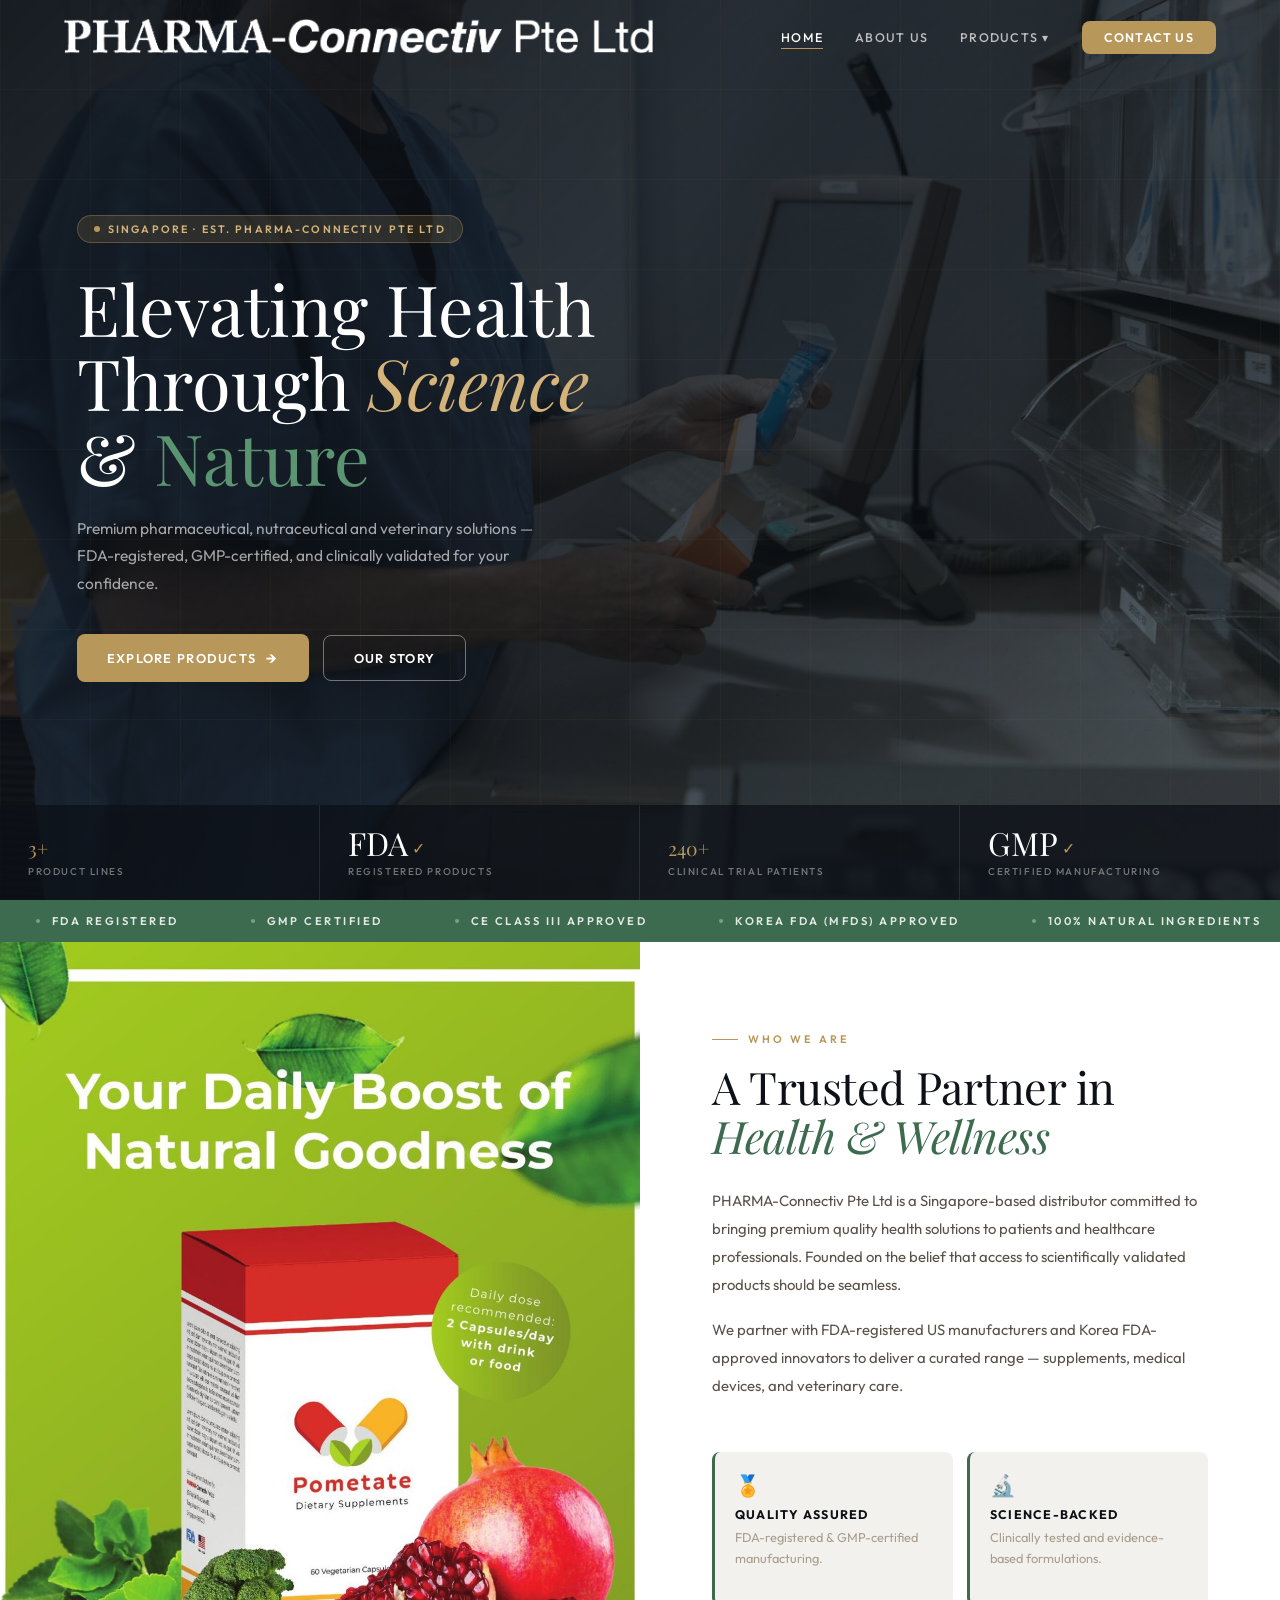
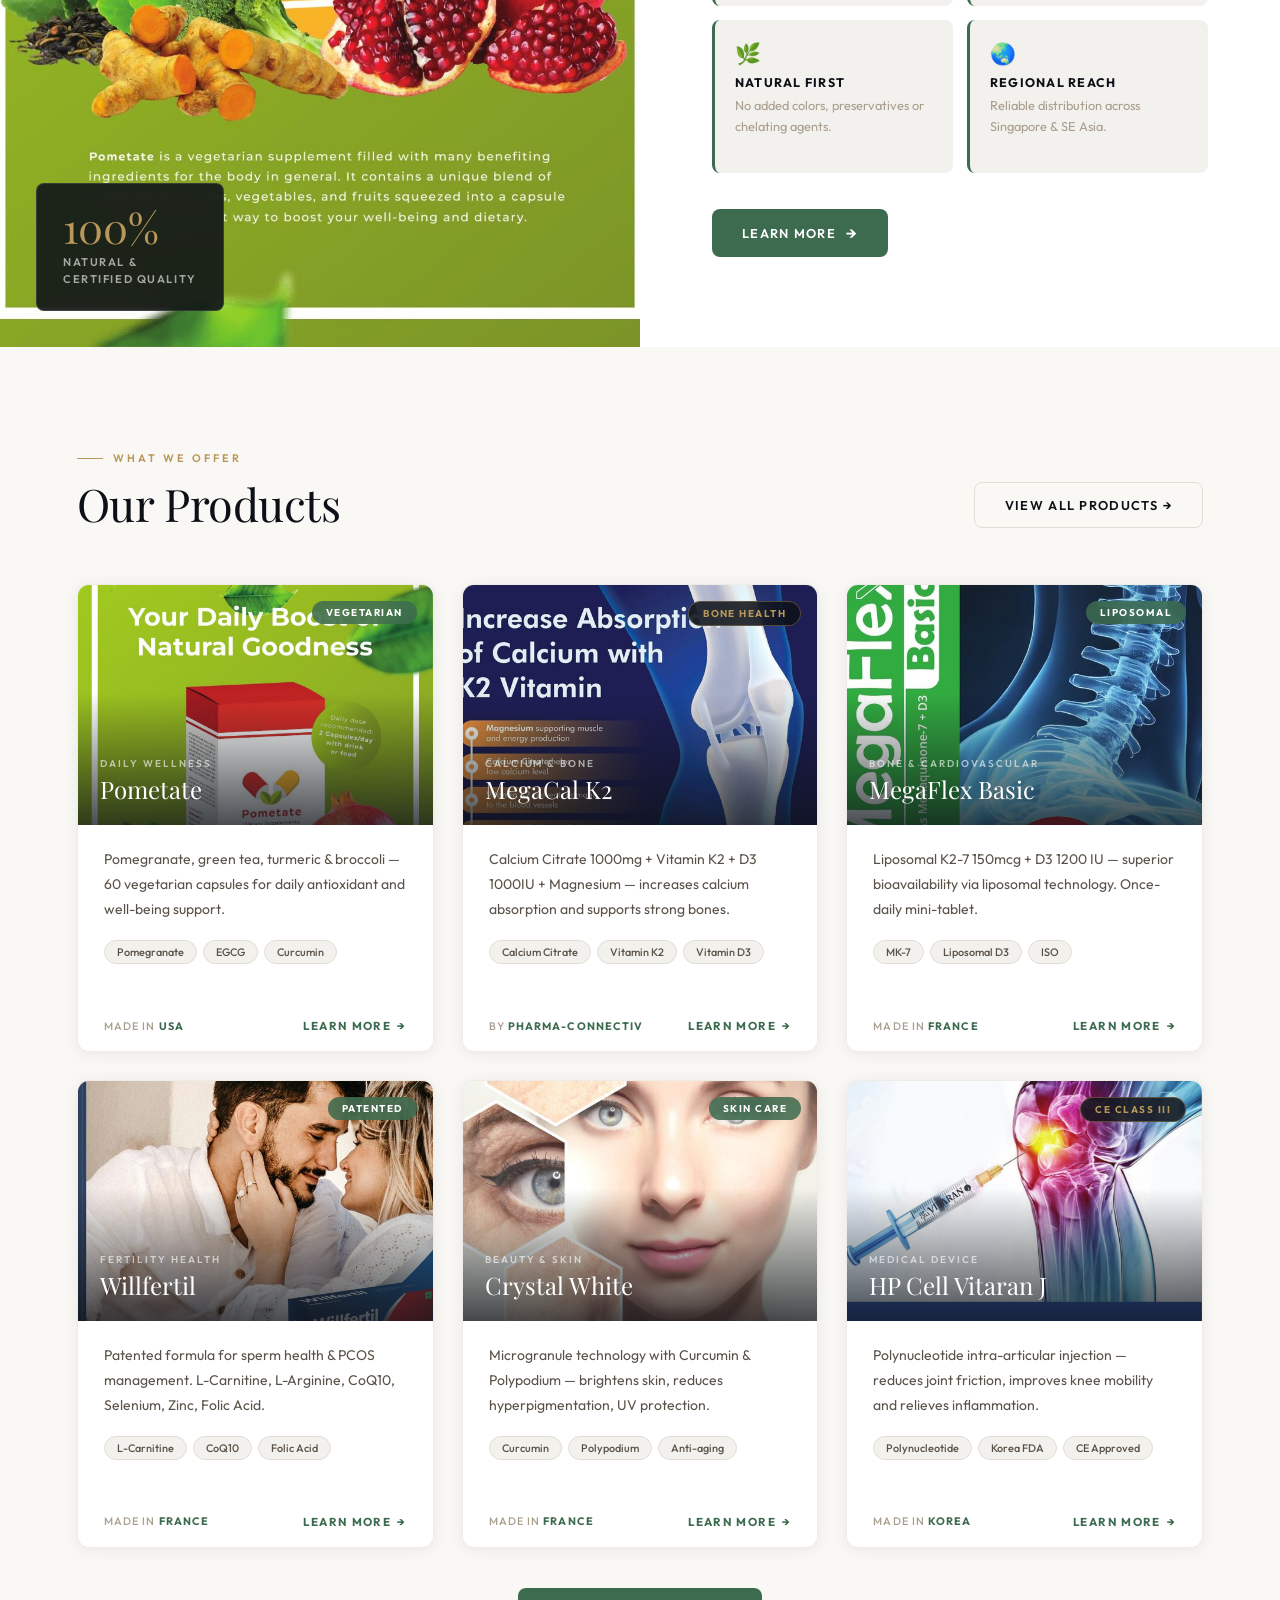
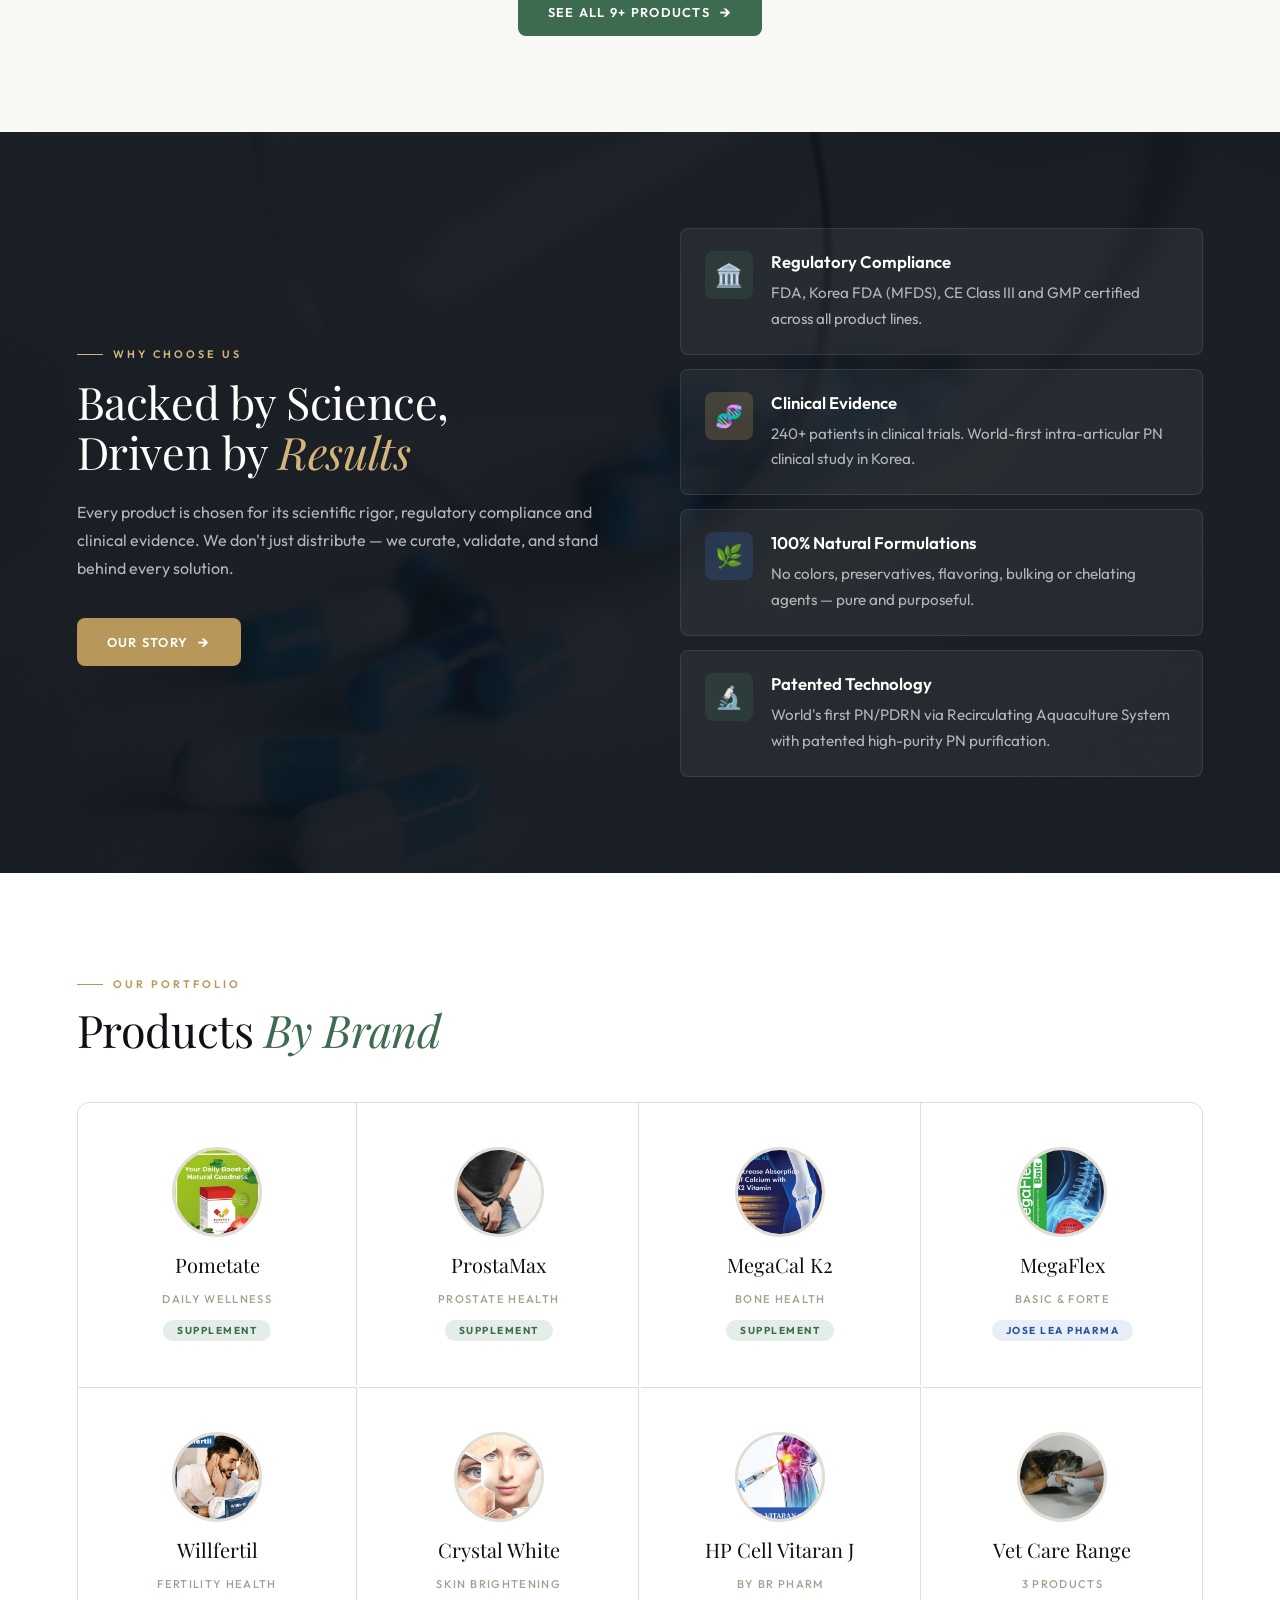
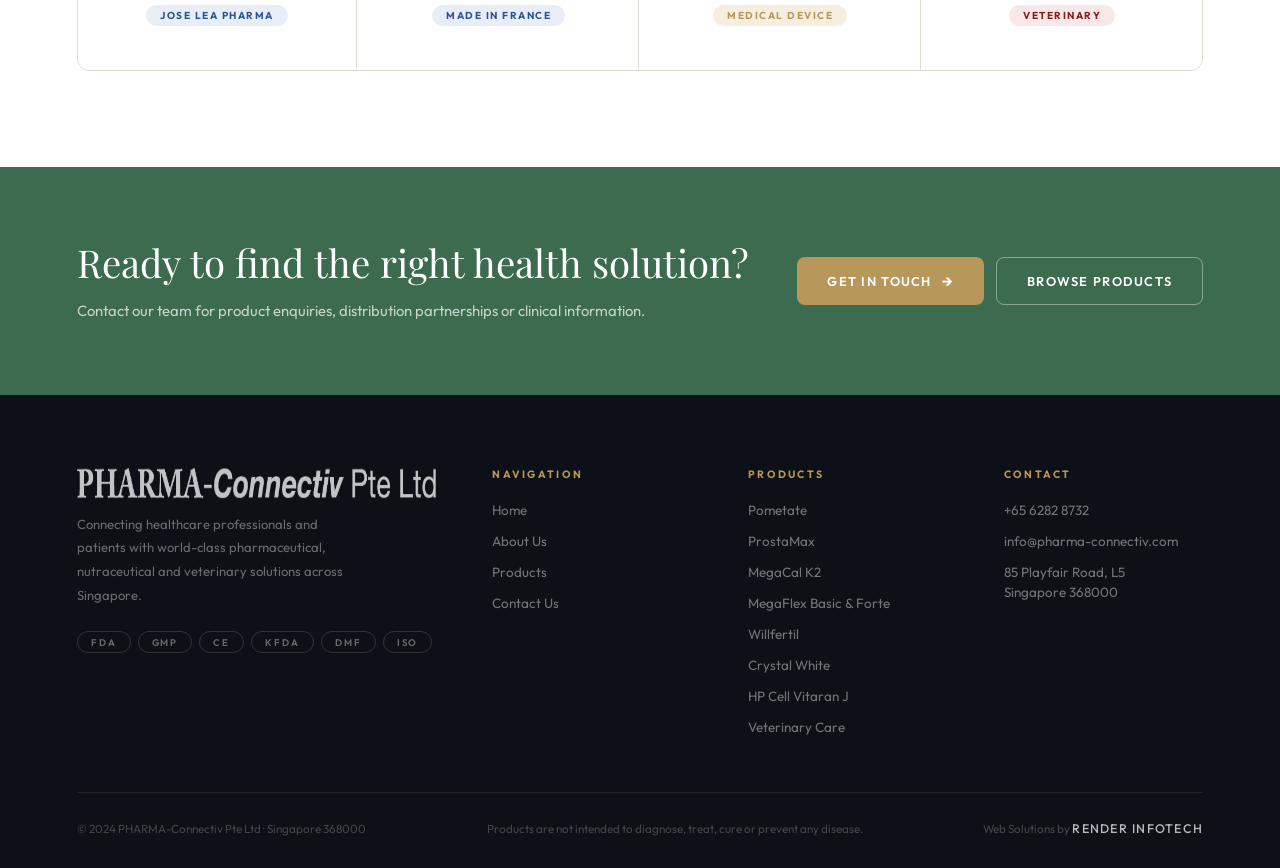
==== commit a2d24bda: "Added new images, changed product images, modifications in home page, products page, contact us page" ====
--- a/index.html
+++ b/index.html
@@ -22,8 +22,8 @@
       .hero-bg {
         position: absolute;
         inset: 0;
-        background: url("assets/images/home-pometate-wide.jpg") center 40% /
-          cover no-repeat;
+        background: url("assets/images/home-page-hero.jpg") center 40% / cover
+          no-repeat;
         transform: scale(1.04);
         animation: hzoom 14s ease-out forwards;
       }
@@ -391,9 +391,9 @@
       /* Brands */
       .brands-grid {
         display: grid;
-        grid-template-columns: repeat(3, 1fr);
+        grid-template-columns: repeat(4, 1fr);
         gap: 2px;
-        margin-top: 56px;
+        margin-top: 48px;
         border: 1px solid var(--grey-2);
         border-radius: 12px;
         overflow: hidden;
@@ -410,8 +410,14 @@
         cursor: pointer;
         text-decoration: none;
       }
-      .brand-tile:last-child {
+      /* .brand-tile:last-child {
         border-right: none;
+      } */
+      .brand-tile:nth-child(4n) {
+        border-right: none;
+      }
+      .brand-tile:nth-child(n + 5) {
+        border-top: 1px solid var(--grey-2);
       }
       .brand-tile:hover {
         background: var(--grey-1);
@@ -461,7 +467,20 @@
         background: var(--gold-pale);
         color: var(--gold);
       }
-
+      .chip-blue {
+        background: #e8eef8;
+        color: #2a5298;
+      }
+      .chip-red {
+        background: #f8e8e8;
+        color: #8b1a1a;
+      }
+
+      @media (max-width: 1100px) {
+        .brands-grid {
+          grid-template-columns: repeat(4, 1fr);
+        }
+      }
       @media (max-width: 1024px) {
         .hero-stats {
           grid-template-columns: 1fr 1fr;
@@ -484,7 +503,8 @@
           grid-template-columns: 1fr;
         }
         .brands-grid {
-          grid-template-columns: 1fr 1fr;
+          /* grid-template-columns: 1fr 1fr; */
+          grid-template-columns: repeat(2, 1fr);
         }
         .brand-tile:nth-child(2) {
           border-right: none;
@@ -507,7 +527,8 @@
           grid-template-columns: 1fr;
         }
         .brands-grid {
-          grid-template-columns: 1fr;
+          /* grid-template-columns: 1fr; */
+          grid-template-columns: repeat(2, 1fr);
         }
         .brand-tile {
           border-right: none !important;
@@ -542,9 +563,18 @@
   <body>
     <!-- NAVBAR -->
     <nav id="navbar">
-      <a href="index.html" class="nav-logo">
-        <div class="nav-logo-main">PHARMA<span>-Connectiv</span></div>
-        <div class="nav-logo-sub">Pte Ltd · Singapore</div>
+      <a
+        href="index.html"
+        class="nav-logo"
+        aria-label="PHARMA-Connectiv Pte Ltd"
+      >
+        <img
+          src="assets/images/logo.png"
+          alt="PHARMA-Connectiv Pte Ltd"
+          height="36"
+        />
+        <!-- <div class="nav-logo-main">PHARMA<span>-Connectiv</span></div>
+        <div class="nav-logo-sub">Pte Ltd · Singapore</div> -->
       </a>
       <ul class="nav-links">
         <li><a href="index.html" class="active">Home</a></li>
@@ -561,8 +591,24 @@
             <a href="prostamax.html"
               ><span class="nav-drop-icon">🛡️</span>ProstaMax</a
             >
+            <a href="megacal.html"
+              ><span class="nav-drop-icon">🦴</span>MegaCal K2</a
+            >
+            <a href="megaflex.html"
+              ><span class="nav-drop-icon">🔩</span>MegaFlex Basic &amp;
+              Forte</a
+            >
+            <a href="willfertil.html"
+              ><span class="nav-drop-icon">👫</span>Willfertil</a
+            >
+            <a href="crystal-white.html"
+              ><span class="nav-drop-icon">✨</span>Crystal White</a
+            >
             <a href="vitaran.html"
               ><span class="nav-drop-icon">💉</span>HP Cell Vitaran J</a
+            >
+            <a href="vetcare.html"
+              ><span class="nav-drop-icon">🐾</span>Veterinary Care</a
             >
           </div>
         </li>
@@ -578,7 +624,12 @@
       <a href="products.html">All Products</a>
       <a href="pometate.html">Pometate</a>
       <a href="prostamax.html">ProstaMax</a>
+      <a href="megacal.html">MegaCal K2</a>
+      <a href="megaflex.html">MegaFlex Basic &amp; Forte</a
+      ><a href="willfertil.html">Willfertil</a>
+      <a href="crystal-white.html">Crystal White</a>
       <a href="vitaran.html">HP Cell Vitaran J</a>
+      <a href="vetcare.html">Veterinary Care</a>
       <a href="contact.html" class="drawer-cta">Contact Us</a>
     </div>
 
@@ -766,26 +817,24 @@
           <div class="pcard-img">
             <img
               src="assets/images/pometate-product-crop.jpg"
-              alt="Pometate dietary supplement with pomegranate and natural herbs"
+              alt="Pometate supplement"
               loading="lazy"
             />
             <div class="pcard-gradient"></div>
             <span class="pcard-badge badge-green">Vegetarian</span>
             <div class="pcard-overlay-text">
-              <div class="pcard-cat">Dietary Supplement</div>
+              <div class="pcard-cat">Daily Wellness</div>
               <div class="pcard-name">Pometate</div>
             </div>
           </div>
           <div class="pcard-body">
             <p>
-              A unique vegetarian blend of pomegranate, green tea, turmeric and
-              broccoli in a convenient daily capsule.
+              Pomegranate, green tea, turmeric &amp; broccoli — 60 vegetarian
+              capsules for daily antioxidant and well-being support.
             </p>
             <div class="tag-row">
-              <span class="tag">Pomegranate</span
-              ><span class="tag">Green Tea</span
-              ><span class="tag">Turmeric</span
-              ><span class="tag">Broccoli</span>
+              <span class="tag">Pomegranate</span><span class="tag">EGCG</span
+              ><span class="tag">Curcumin</span>
             </div>
           </div>
           <div class="pcard-foot">
@@ -793,33 +842,121 @@
             <span class="pcard-link">Learn More</span>
           </div>
         </a>
-        <a href="prostamax.html" class="pcard reveal rv1">
+        <a href="megacal.html" class="pcard reveal rv1">
           <div class="pcard-img">
             <img
-              src="assets/images/prostamax-photo-crop.jpg"
-              alt="ProstaMax — prostate health supplement for men"
+              src="assets/images/megacal-card.jpg"
+              alt="MegaCal K2 bone health"
               loading="lazy"
             />
             <div class="pcard-gradient"></div>
-            <span class="pcard-badge badge-amber">Men's Health</span>
+            <span class="pcard-badge badge-navy">Bone Health</span>
             <div class="pcard-overlay-text">
-              <div class="pcard-cat">Prostate Health</div>
-              <div class="pcard-name">ProstaMax</div>
+              <div class="pcard-cat">Calcium &amp; Bone</div>
+              <div class="pcard-name">MegaCal K2</div>
             </div>
           </div>
           <div class="pcard-body">
             <p>
-              Saw Palmetto, Selenium, Zinc and Pumpkin Seed — clinically
-              validated prostate-supportive nutrients.
+              Calcium Citrate 1000mg + Vitamin K2 + D3 1000IU + Magnesium —
+              increases calcium absorption and supports strong bones.
             </p>
             <div class="tag-row">
-              <span class="tag">Saw Palmetto</span
-              ><span class="tag">Selenium</span><span class="tag">Zinc</span
-              ><span class="tag">Pumpkin Seed</span>
+              <span class="tag">Calcium Citrate</span
+              ><span class="tag">Vitamin K2</span
+              ><span class="tag">Vitamin D3</span>
             </div>
           </div>
           <div class="pcard-foot">
-            <div class="pcard-origin">Made in <strong>USA</strong></div>
+            <div class="pcard-origin">By <strong>PHARMA-Connectiv</strong></div>
+            <span class="pcard-link">Learn More</span>
+          </div>
+        </a>
+        <a href="megaflex.html" class="pcard reveal rv2">
+          <div class="pcard-img">
+            <img
+              src="assets/images/megaflex-basic-card.jpg"
+              alt="MegaFlex K2 D3"
+              loading="lazy"
+            />
+            <div class="pcard-gradient"></div>
+            <span class="pcard-badge badge-green">Liposomal</span>
+            <div class="pcard-overlay-text">
+              <div class="pcard-cat">Bone &amp; Cardiovascular</div>
+              <div class="pcard-name">MegaFlex Basic</div>
+            </div>
+          </div>
+          <div class="pcard-body">
+            <p>
+              Liposomal K2-7 150mcg + D3 1200 IU — superior bioavailability via
+              liposomal technology. Once-daily mini-tablet.
+            </p>
+            <div class="tag-row">
+              <span class="tag">MK-7</span><span class="tag">Liposomal D3</span
+              ><span class="tag">ISO</span>
+            </div>
+          </div>
+          <div class="pcard-foot">
+            <div class="pcard-origin">Made in <strong>France</strong></div>
+            <span class="pcard-link">Learn More</span>
+          </div>
+        </a>
+        <a href="willfertil.html" class="pcard reveal">
+          <div class="pcard-img">
+            <img
+              src="assets/images/willfertil-card.jpg"
+              alt="Willfertil fertility"
+              loading="lazy"
+            />
+            <div class="pcard-gradient"></div>
+            <span class="pcard-badge badge-green">Patented</span>
+            <div class="pcard-overlay-text">
+              <div class="pcard-cat">Fertility Health</div>
+              <div class="pcard-name">Willfertil</div>
+            </div>
+          </div>
+          <div class="pcard-body">
+            <p>
+              Patented formula for sperm health &amp; PCOS management.
+              L-Carnitine, L-Arginine, CoQ10, Selenium, Zinc, Folic Acid.
+            </p>
+            <div class="tag-row">
+              <span class="tag">L-Carnitine</span><span class="tag">CoQ10</span
+              ><span class="tag">Folic Acid</span>
+            </div>
+          </div>
+          <div class="pcard-foot">
+            <div class="pcard-origin">Made in <strong>France</strong></div>
+            <span class="pcard-link">Learn More</span>
+          </div>
+        </a>
+        <a href="crystal-white.html" class="pcard reveal rv1">
+          <div class="pcard-img">
+            <img
+              src="assets/images/crystal-white-card.jpg"
+              alt="Crystal White skin brightening"
+              loading="lazy"
+            />
+            <div class="pcard-gradient"></div>
+            <span class="pcard-badge badge-green">Skin Care</span>
+            <div class="pcard-overlay-text">
+              <div class="pcard-cat">Beauty &amp; Skin</div>
+              <div class="pcard-name">Crystal White</div>
+            </div>
+          </div>
+          <div class="pcard-body">
+            <p>
+              Microgranule technology with Curcumin &amp; Polypodium — brightens
+              skin, reduces hyperpigmentation, UV protection.
+            </p>
+            <div class="tag-row">
+              <span class="tag">Curcumin</span
+              ><span class="tag">Polypodium</span
+              ><span class="tag">Anti-aging</span>
+            </div>
+          </div>
+          <div class="pcard-foot">
+            <div class="pcard-origin">Made in <strong>France</strong></div>
             <span class="pcard-link">Learn More</span>
           </div>
         </a>
@@ -827,7 +964,7 @@
           <div class="pcard-img">
             <img
               src="assets/images/vitaran-knee-crop.jpg"
-              alt="HP Cell Vitaran J — intra-articular polynucleotide injection for joint pain"
+              alt="HP Cell Vitaran J joint"
               loading="lazy"
             />
             <div class="pcard-gradient"></div>
@@ -840,7 +977,7 @@
           <div class="pcard-body">
             <p>
               Polynucleotide intra-articular injection — reduces joint friction,
-              restores mobility and relieves pain.
+              improves knee mobility and relieves inflammation.
             </p>
             <div class="tag-row">
               <span class="tag">Polynucleotide</span
@@ -853,6 +990,11 @@
             <span class="pcard-link">Learn More</span>
           </div>
         </a>
+      </div>
+      <div style="text-align: center; margin-top: 40px">
+        <a href="products.html" class="btn btn-sage btn-arrow"
+          >See All 9+ Products</a
+        >
       </div>
     </section>
 
@@ -935,39 +1077,76 @@
         Products <em>By Brand</em>
       </h2>
       <div class="brands-grid">
-        <a href="pometate.html" class="brand-tile reveal">
-          <div class="bt-img">
-            <img
-              src="assets/images/pometate-product-crop.jpg"
-              alt="Pometate brand"
-            />
+        <a href="pometate.html" class="brand-tile reveal"
+          ><div class="bt-img">
+            <img src="assets/images/pometate-product-crop.jpg" alt="Pometate" />
           </div>
           <div class="bt-name">Pometate</div>
-          <div class="bt-sub">Dietary Supplements</div>
-          <div class="bt-chip chip-sage">Supplements</div>
-        </a>
-        <a href="prostamax.html" class="brand-tile reveal rv1">
-          <div class="bt-img">
-            <img
-              src="assets/images/prostamax-photo-crop.jpg"
-              alt="ProstaMax brand"
-            />
+          <div class="bt-sub">Daily Wellness</div>
+          <div class="bt-chip chip-sage">Supplement</div></a
+        >
+        <a href="prostamax.html" class="brand-tile reveal rv1"
+          ><div class="bt-img">
+            <img src="assets/images/prostamax-hero-clean.jpg" alt="ProstaMax" />
           </div>
           <div class="bt-name">ProstaMax</div>
           <div class="bt-sub">Prostate Health</div>
-          <div class="bt-chip chip-sage">Supplements</div>
-        </a>
-        <a href="vitaran.html" class="brand-tile reveal rv2">
-          <div class="bt-img">
+          <div class="bt-chip chip-sage">Supplement</div></a
+        >
+        <a href="megacal.html" class="brand-tile reveal rv2"
+          ><div class="bt-img">
+            <img src="assets/images/megacal-card.jpg" alt="MegaCal K2" />
+          </div>
+          <div class="bt-name">MegaCal K2</div>
+          <div class="bt-sub">Bone Health</div>
+          <div class="bt-chip chip-sage">Supplement</div></a
+        >
+        <a href="megaflex.html" class="brand-tile reveal rv3"
+          ><div class="bt-img">
+            <img src="assets/images/megaflex-basic-card.jpg" alt="MegaFlex" />
+          </div>
+          <div class="bt-name">MegaFlex</div>
+          <div class="bt-sub">Basic &amp; Forte</div>
+          <div class="bt-chip chip-blue">Jose Lea Pharma</div></a
+        >
+        <a href="willfertil.html" class="brand-tile reveal"
+          ><div class="bt-img">
+            <img src="assets/images/willfertil-card.jpg" alt="Willfertil" />
+          </div>
+          <div class="bt-name">Willfertil</div>
+          <div class="bt-sub">Fertility Health</div>
+          <div class="bt-chip chip-blue">Jose Lea Pharma</div></a
+        >
+        <a href="crystal-white.html" class="brand-tile reveal rv1"
+          ><div class="bt-img">
+            <img
+              src="assets/images/crystal-white-card.jpg"
+              alt="Crystal White"
+            />
+          </div>
+          <div class="bt-name">Crystal White</div>
+          <div class="bt-sub">Skin Brightening</div>
+          <div class="bt-chip chip-blue">Made in France</div></a
+        >
+        <a href="vitaran.html" class="brand-tile reveal rv2"
+          ><div class="bt-img">
             <img
               src="assets/images/vitaran-knee-crop.jpg"
-              alt="HP Cell Vitaran J brand"
+              alt="HP Cell Vitaran J"
             />
           </div>
           <div class="bt-name">HP Cell Vitaran J</div>
           <div class="bt-sub">by BR PHARM</div>
-          <div class="bt-chip chip-gold">Medical Device</div>
-        </a>
+          <div class="bt-chip chip-gold">Medical Device</div></a
+        >
+        <a href="vetcare.html" class="brand-tile reveal rv3"
+          ><div class="bt-img">
+            <img src="assets/images/vet-care-hero.jpg" alt="Vet Care" />
+          </div>
+          <div class="bt-name">Vet Care Range</div>
+          <div class="bt-sub">3 Products</div>
+          <div class="bt-chip chip-red">Veterinary</div></a
+        >
       </div>
     </section>
 
@@ -1027,7 +1206,12 @@
     <footer>
       <div class="footer-top">
         <div>
-          <div class="f-brand-name">PHARMA<span>-Connectiv</span></div>
+          <!-- <div class="f-brand-name">PHARMA<span>-Connectiv</span></div> -->
+          <img
+            src="assets/images/logo.png"
+            alt="PHARMA-Connectiv Pte Ltd"
+            class="f-logo-img"
+          />
           <p class="f-brand-desc">
             Connecting healthcare professionals and patients with world-class
             pharmaceutical, nutraceutical and veterinary solutions across
@@ -1053,7 +1237,12 @@
           <ul>
             <li><a href="pometate.html">Pometate</a></li>
             <li><a href="prostamax.html">ProstaMax</a></li>
+            <li><a href="megacal.html">MegaCal K2</a></li>
+            <li><a href="megaflex.html">MegaFlex Basic &amp; Forte</a></li>
+            <li><a href="willfertil.html">Willfertil</a></li>
+            <li><a href="crystal-white.html">Crystal White</a></li>
             <li><a href="vitaran.html">HP Cell Vitaran J</a></li>
+            <li><a href="vetcare.html">Veterinary Care</a></li>
           </ul>
         </div>
         <div class="fcol">
--- a/css/styles.css
+++ b/css/styles.css
@@ -5,6 +5,8 @@
 
 :root {
   --ink: #0d1117;
+  --brand-red: #8b1a1a;
+  --brand-red-l: #b02020;
   --sage: #3d6b4f;
   --sage-light: #5a9470;
   --sage-pale: #e4ede7;
@@ -210,11 +212,25 @@
 }
 
 .nav-logo {
-  display: flex;
+  /* display: flex;
   flex-direction: column;
   line-height: 1;
+  text-decoration: none; */
+  display: flex;
+  align-items: center;
   text-decoration: none;
-}
+  line-height: 1;
+}
+.nav-logo img {
+  height: 36px;
+  width: auto;
+  filter: brightness(0) invert(1);
+  transition: opacity 0.3s;
+}
+.nav-logo img:hover {
+  opacity: 0.85;
+}
+/* Fallback text logo */
 .nav-logo-main {
   font-family: "Playfair Display", serif;
   font-size: 1.18rem;
@@ -230,6 +246,17 @@
   text-transform: uppercase;
   color: rgba(255, 255, 255, 0.38);
   margin-top: 3px;
+}
+
+/* Footer logo */
+.f-logo-img {
+  height: 32px;
+  width: auto;
+  filter: brightness(0) invert(1);
+  opacity: 0.75;
+}
+.f-logo-img:hover {
+  opacity: 1;
 }
 
 .nav-links {
@@ -950,3 +977,16 @@
   max-width: 100%;
   height: auto;
 }
+
+/* Product Background changes */
+.bg-product-wrap {
+  position: relative;
+  background: radial-gradient(
+    circle at 50% 60%,
+    rgba(184, 151, 90, 0.28),
+    transparent 65%
+  );
+  background-color: var(--gold-pale);
+  padding: 40px;
+  border-radius: 16px;
+}
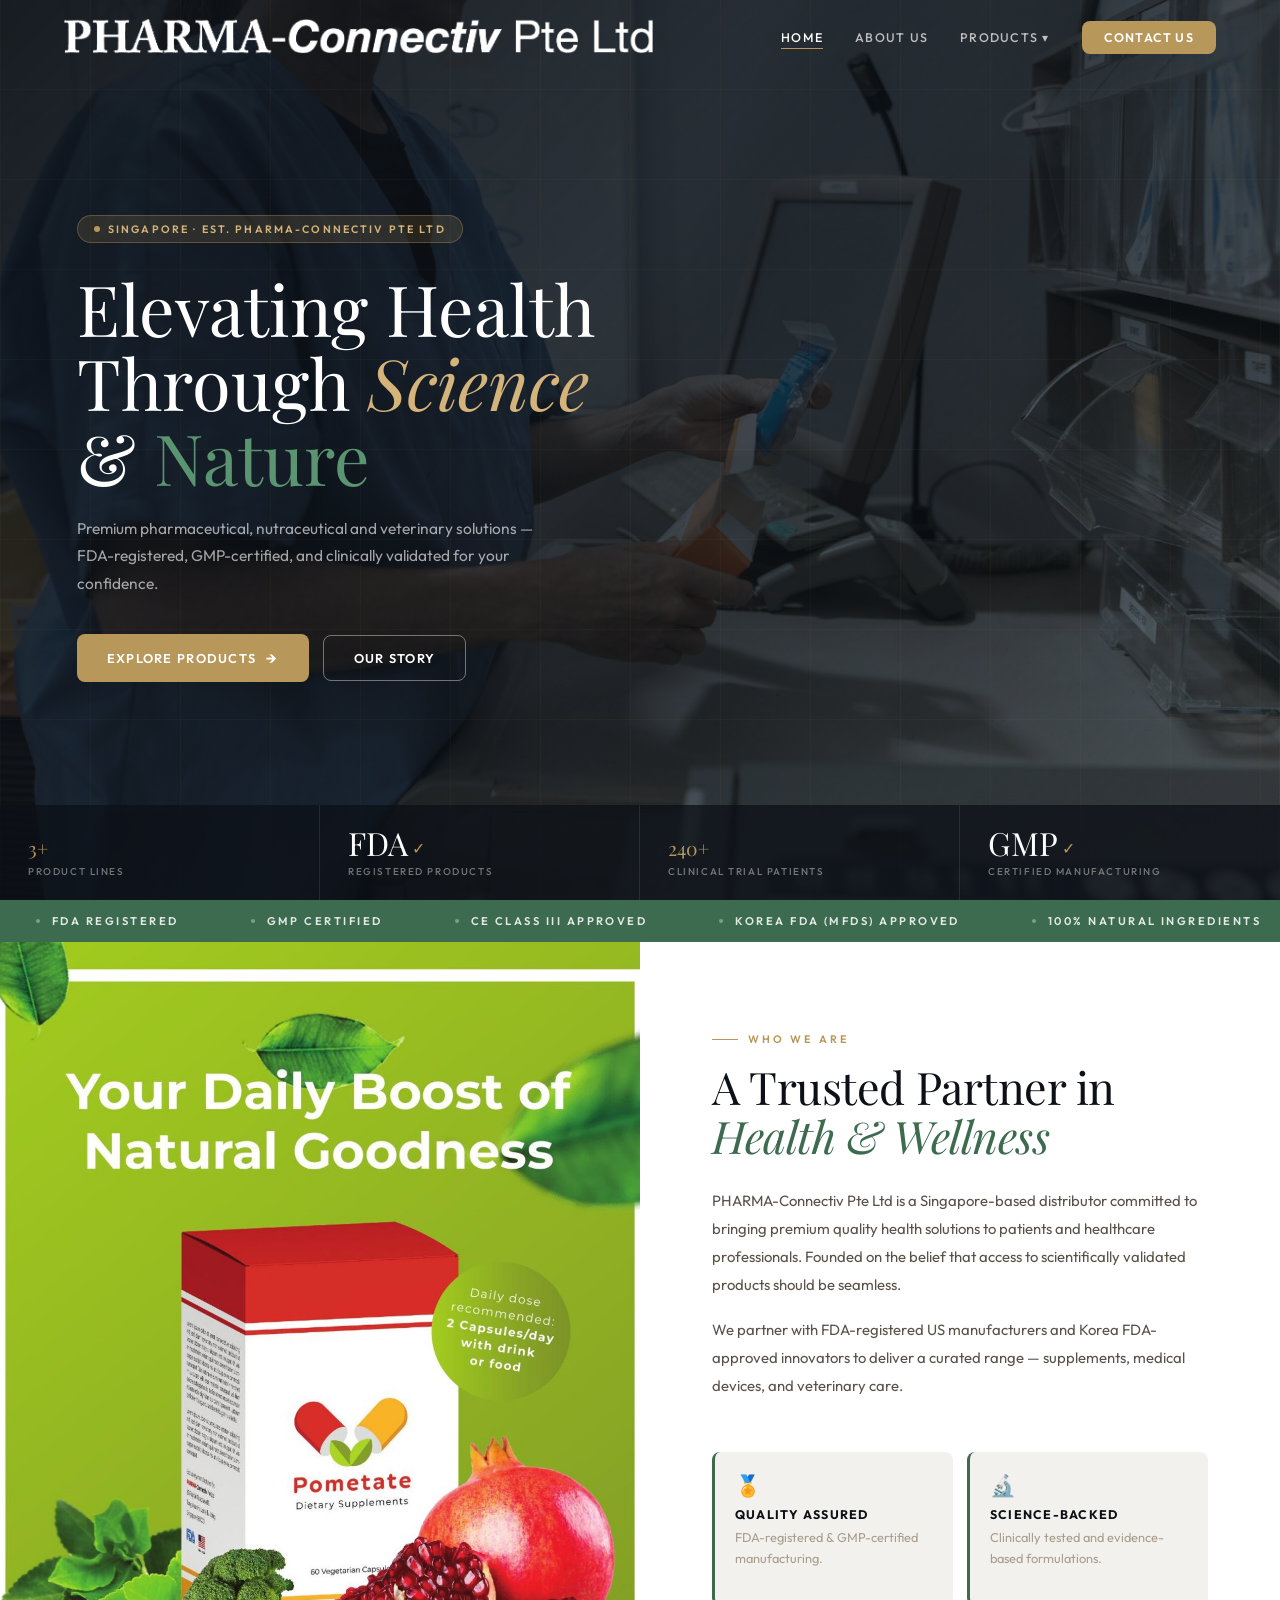
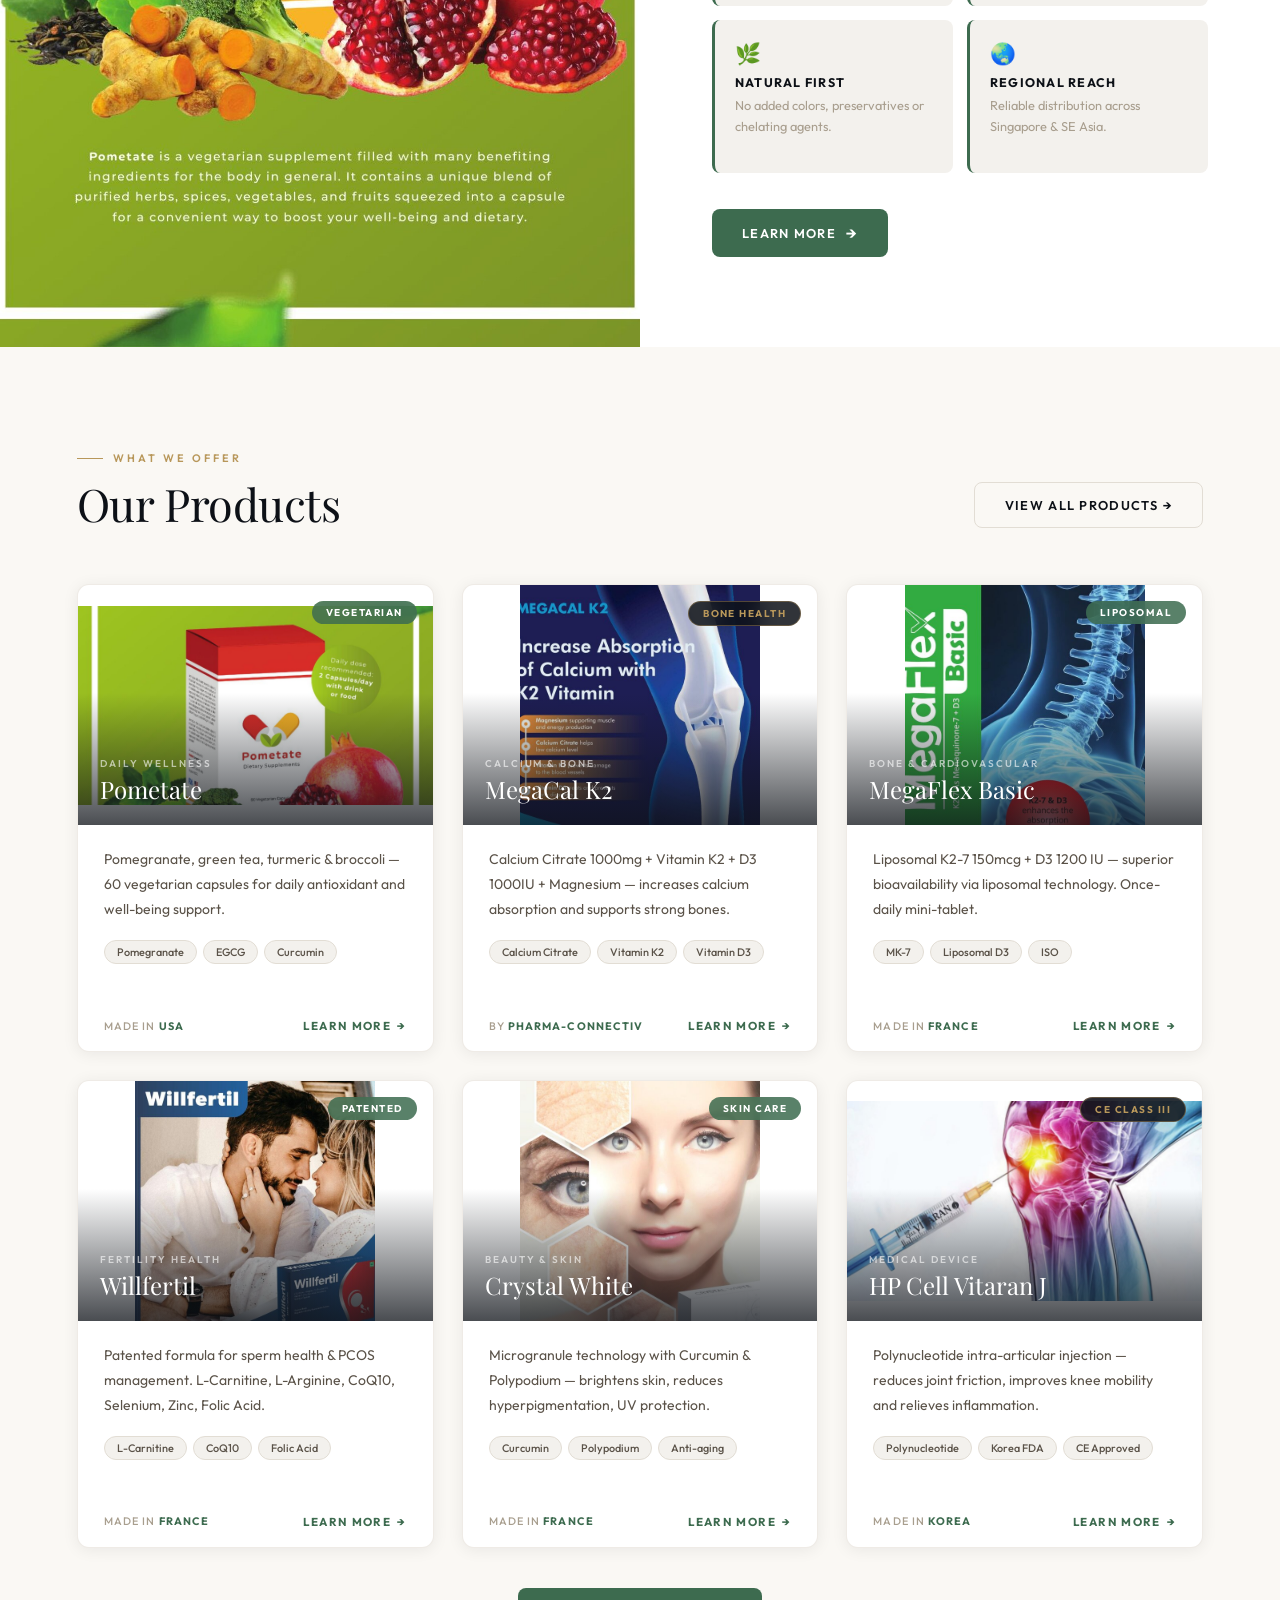
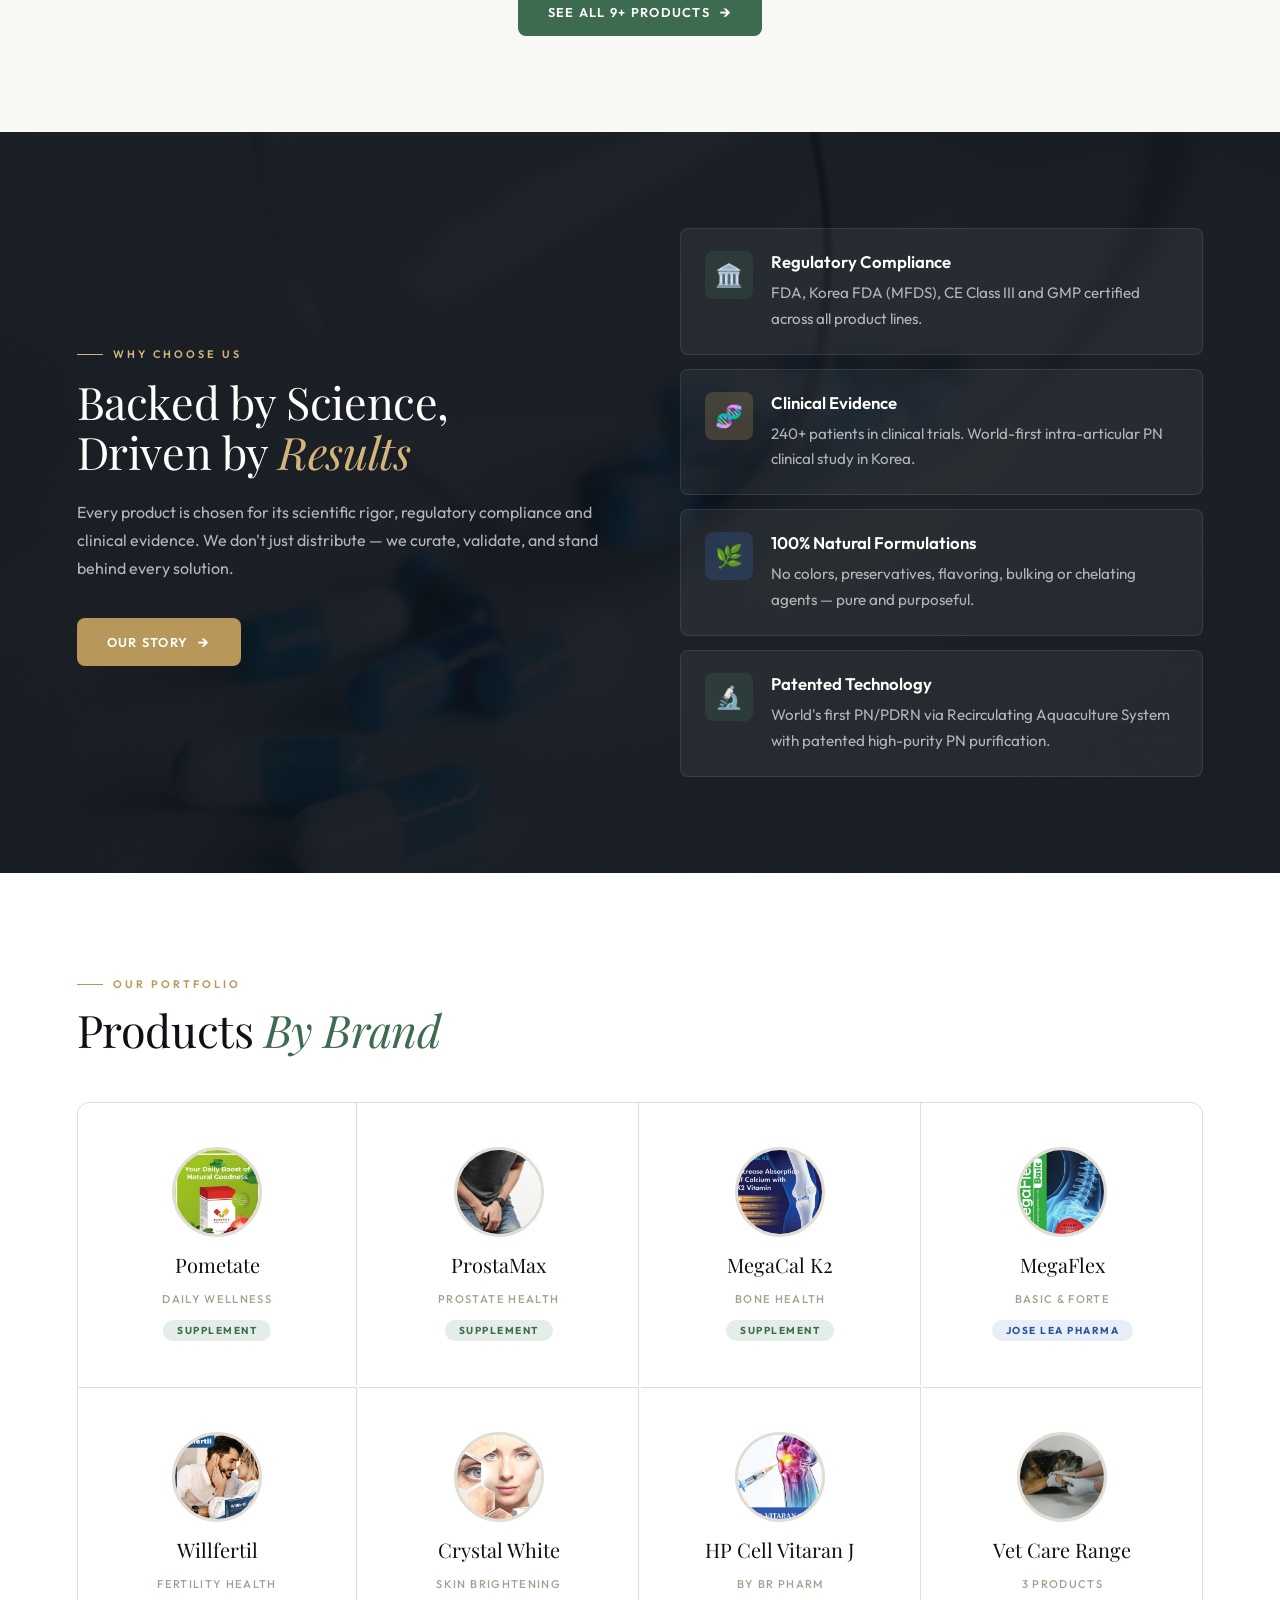
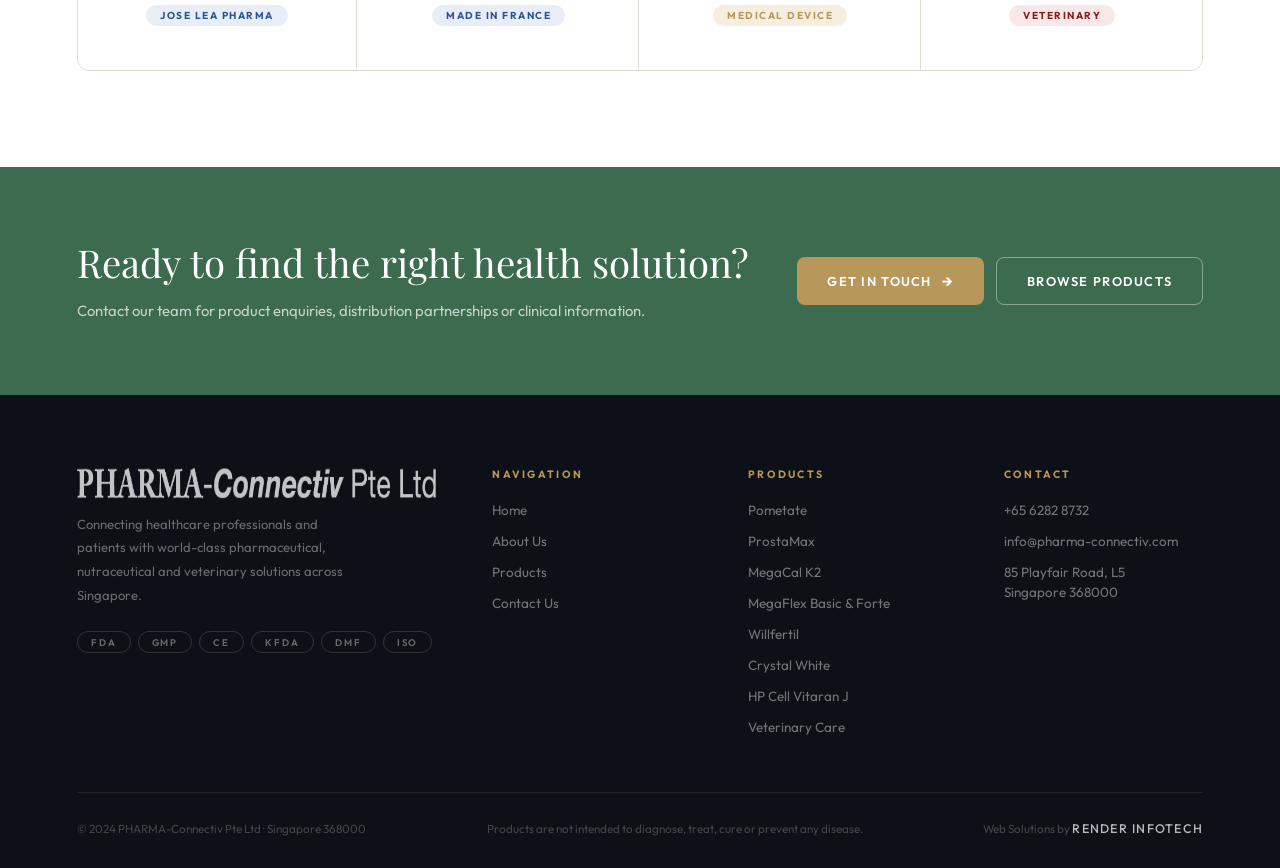
==== commit 609f3510: "Image contain changes" ====
--- a/index.html
+++ b/index.html
@@ -752,10 +752,10 @@
           alt="Pometate — natural ingredients including pomegranate, turmeric, broccoli and green tea"
           loading="lazy"
         />
-        <div class="as-badge">
+        <!-- <div class="as-badge">
           <div class="as-badge-num">100%</div>
           <div class="as-badge-txt">Natural &amp;<br />Certified Quality</div>
-        </div>
+        </div> -->
       </div>
       <div class="as-text">
         <div class="eyebrow reveal">Who We Are</div>
@@ -816,7 +816,7 @@
         <a href="pometate.html" class="pcard reveal">
           <div class="pcard-img">
             <img
-              src="assets/images/pometate-product-crop.jpg"
+              src="assets/images/home-pometate-wide.jpg"
               alt="Pometate supplement"
               loading="lazy"
             />
@@ -963,7 +963,7 @@
         <a href="vitaran.html" class="pcard reveal rv2">
           <div class="pcard-img">
             <img
-              src="assets/images/vitaran-knee-crop.jpg"
+              src="assets/images/home-banner-v2.jpg"
               alt="HP Cell Vitaran J joint"
               loading="lazy"
             />
--- a/css/styles.css
+++ b/css/styles.css
@@ -568,7 +568,7 @@
 .pcard-img img {
   width: 100%;
   height: 100%;
-  object-fit: cover;
+  object-fit: contain;
   transition: transform 0.6s ease;
 }
 .pcard:hover .pcard-img img {
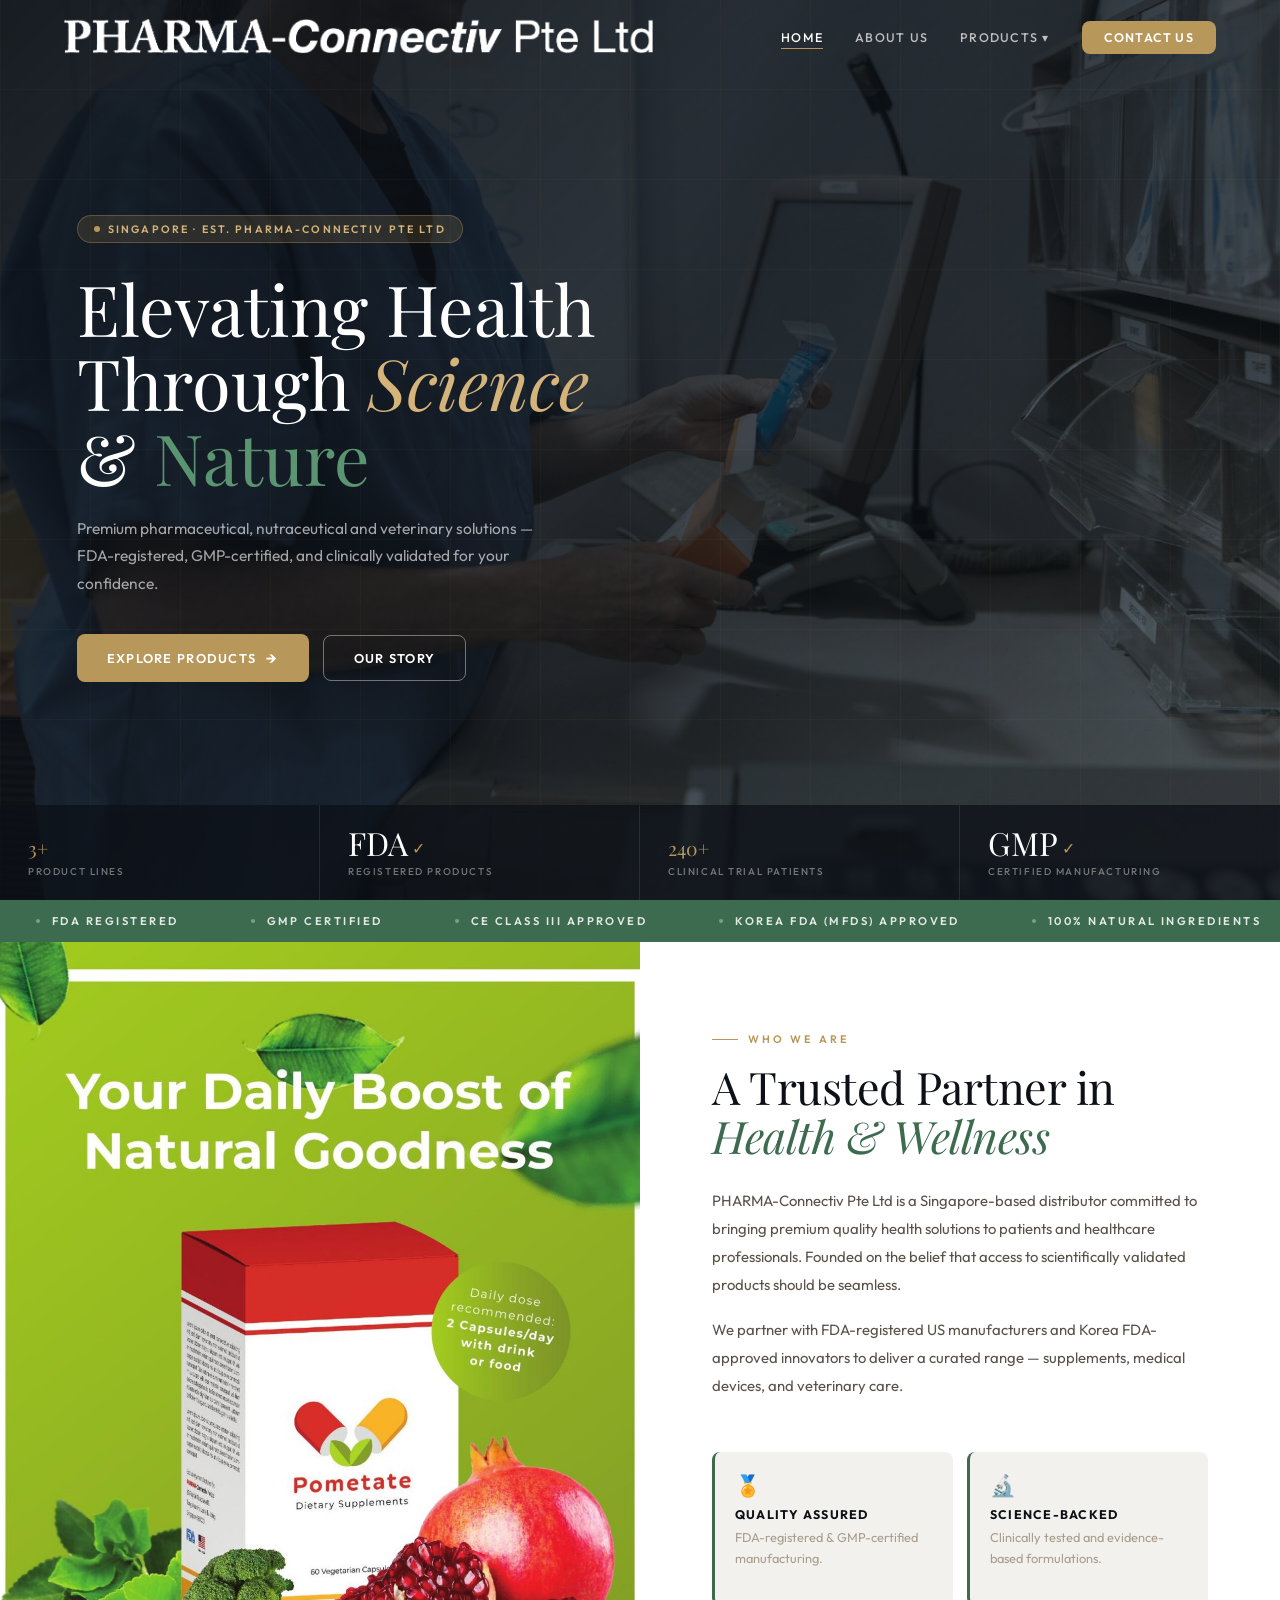
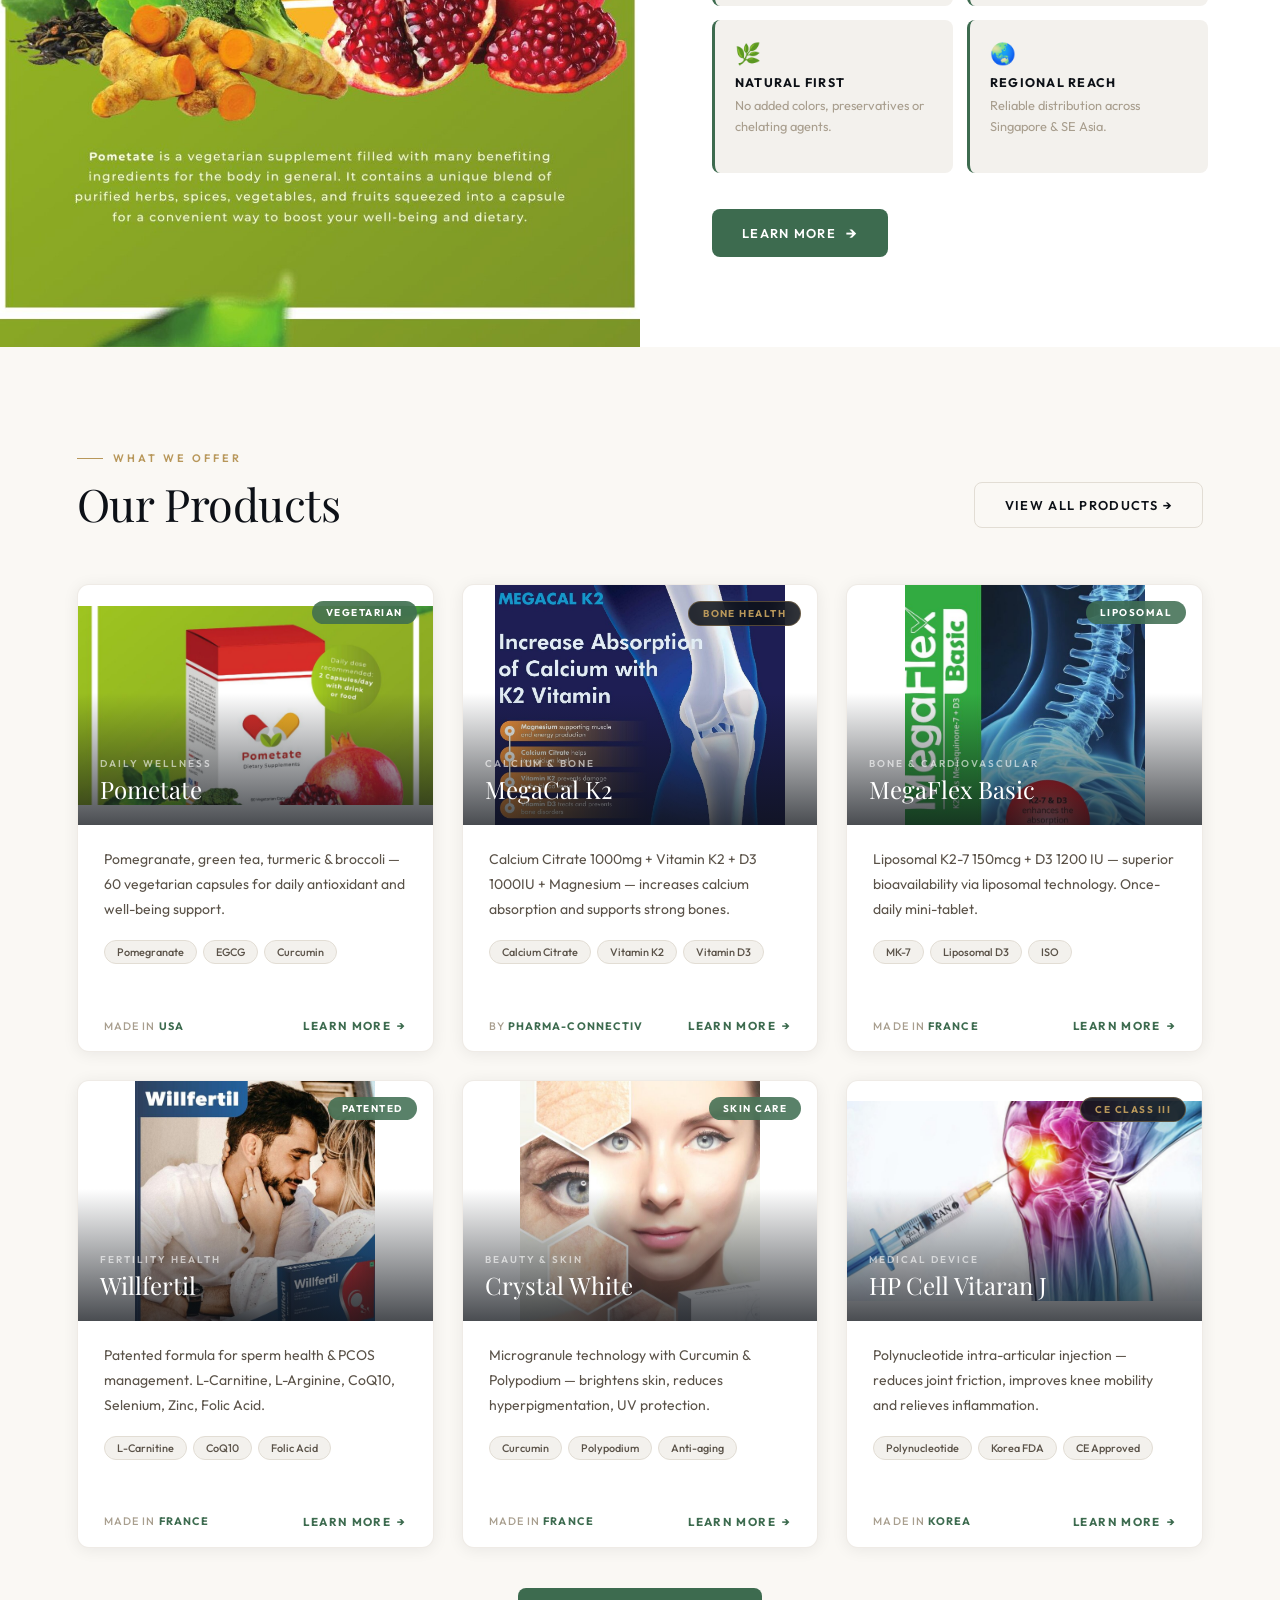
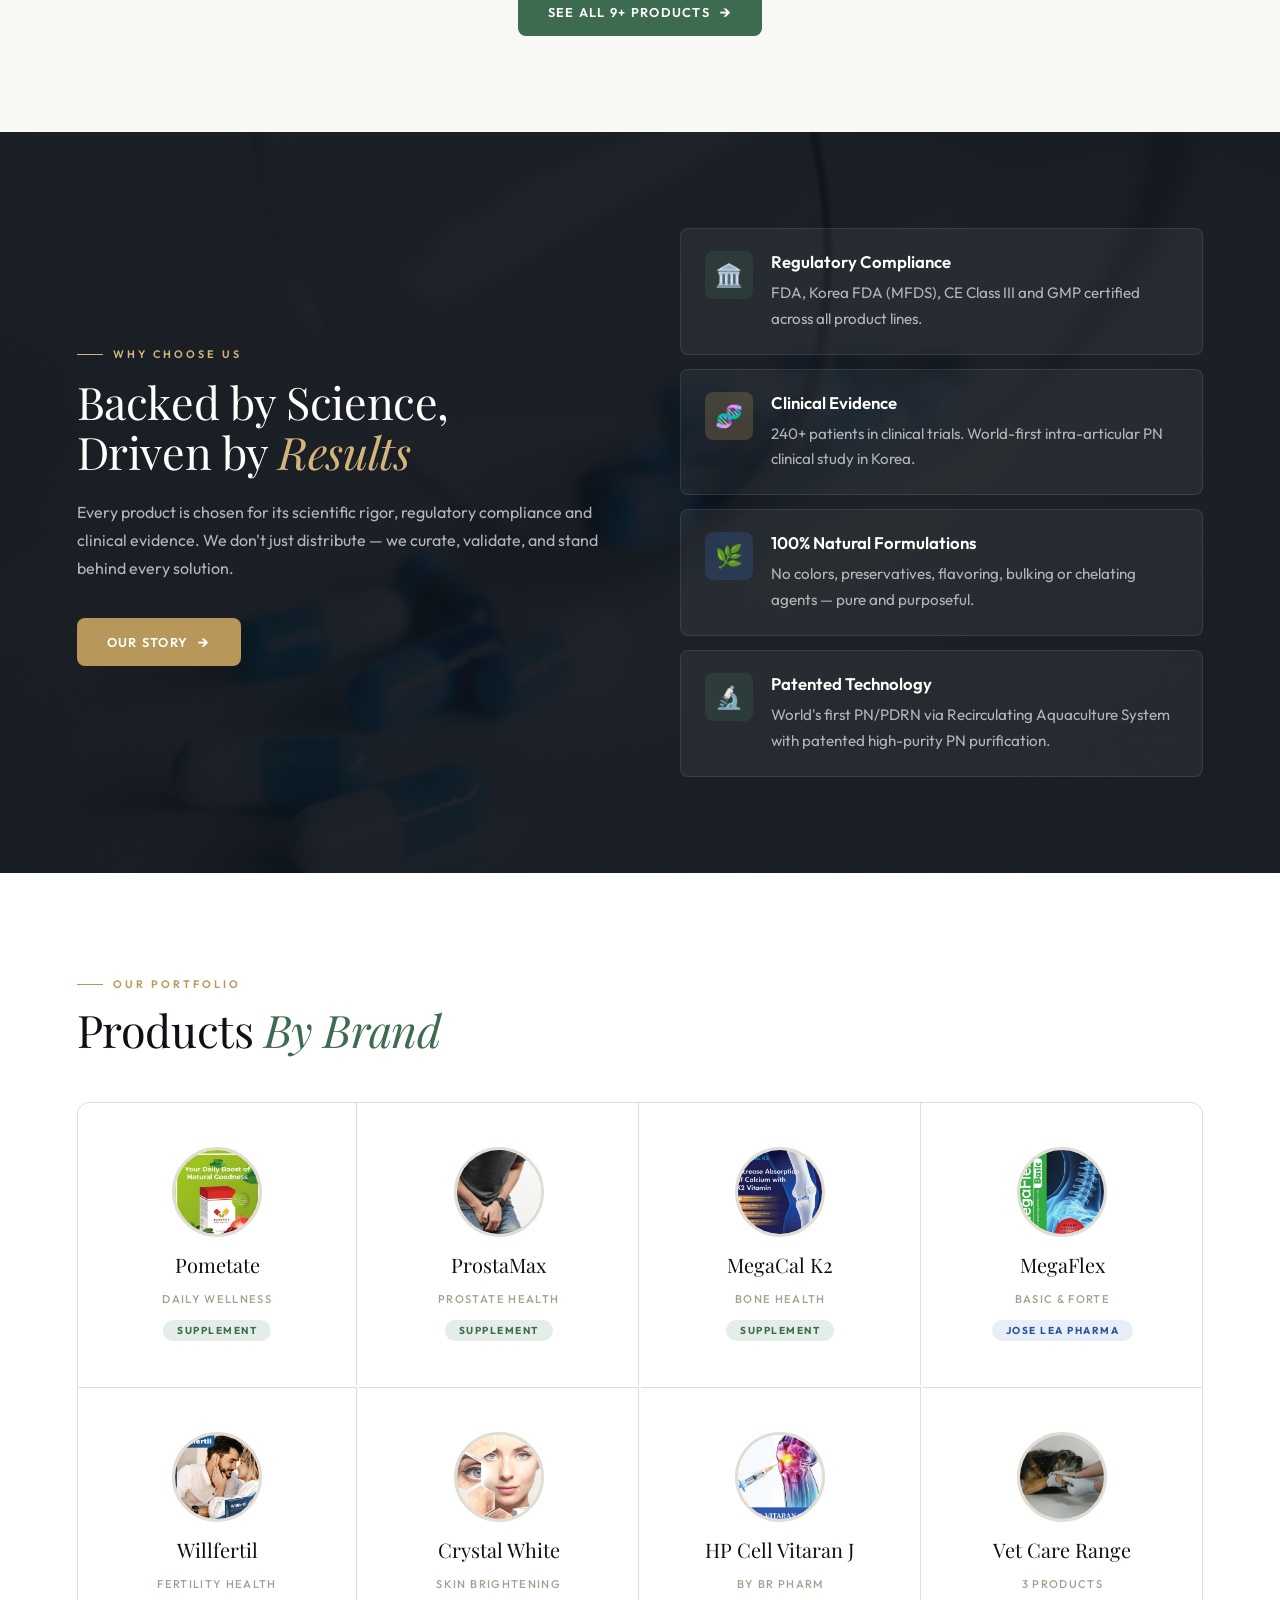
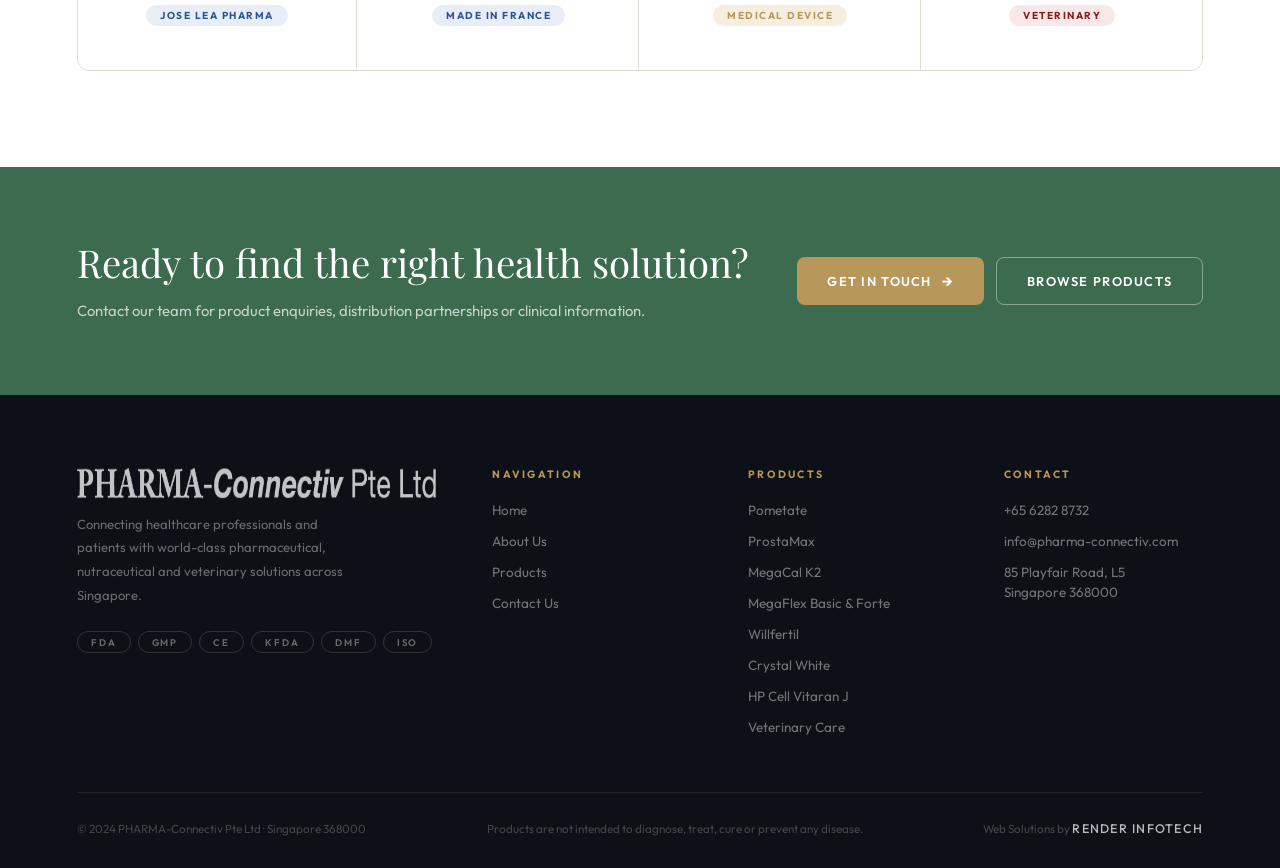
==== commit d5f55ef6: "Megacal image" ====
--- a/index.html
+++ b/index.html
@@ -845,7 +845,7 @@
         <a href="megacal.html" class="pcard reveal rv1">
           <div class="pcard-img">
             <img
-              src="assets/images/megacal-card.jpg"
+              src="assets/images/megacal-prod.jpg"
               alt="MegaCal K2 bone health"
               loading="lazy"
             />
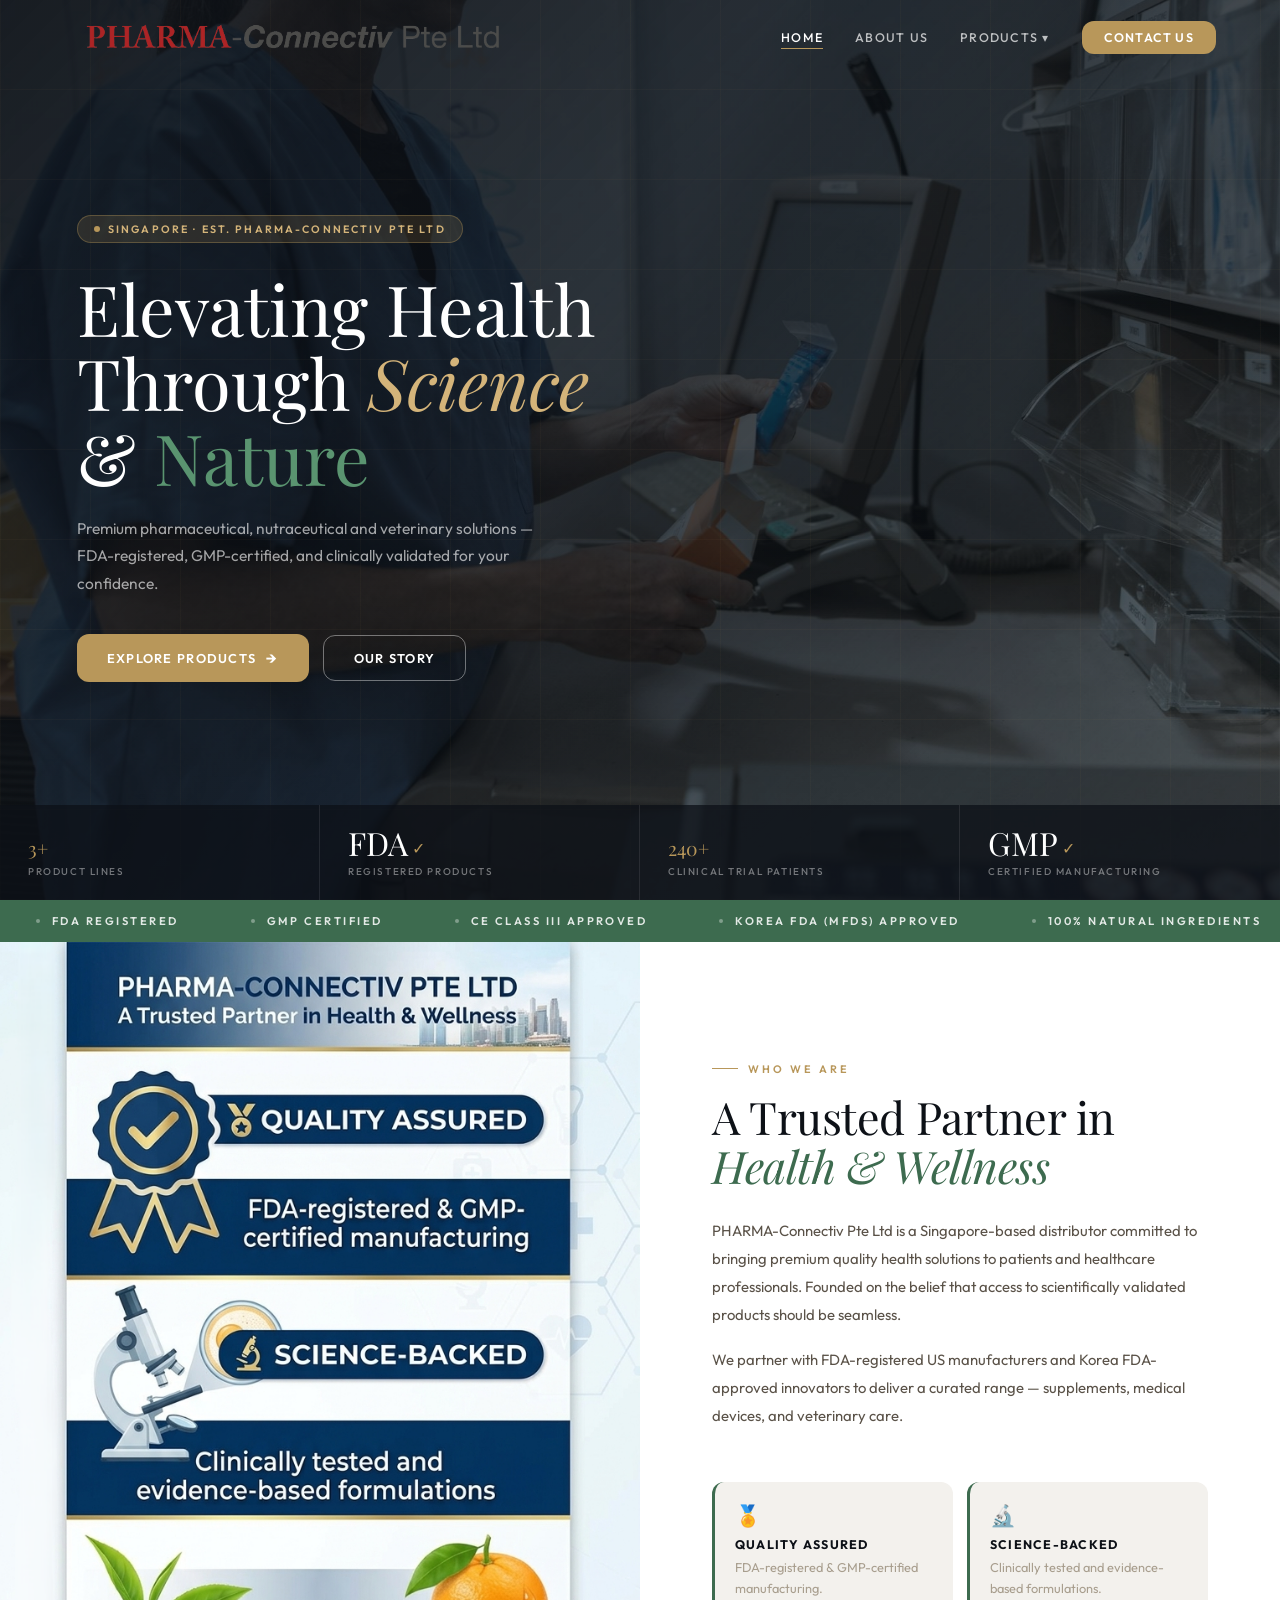
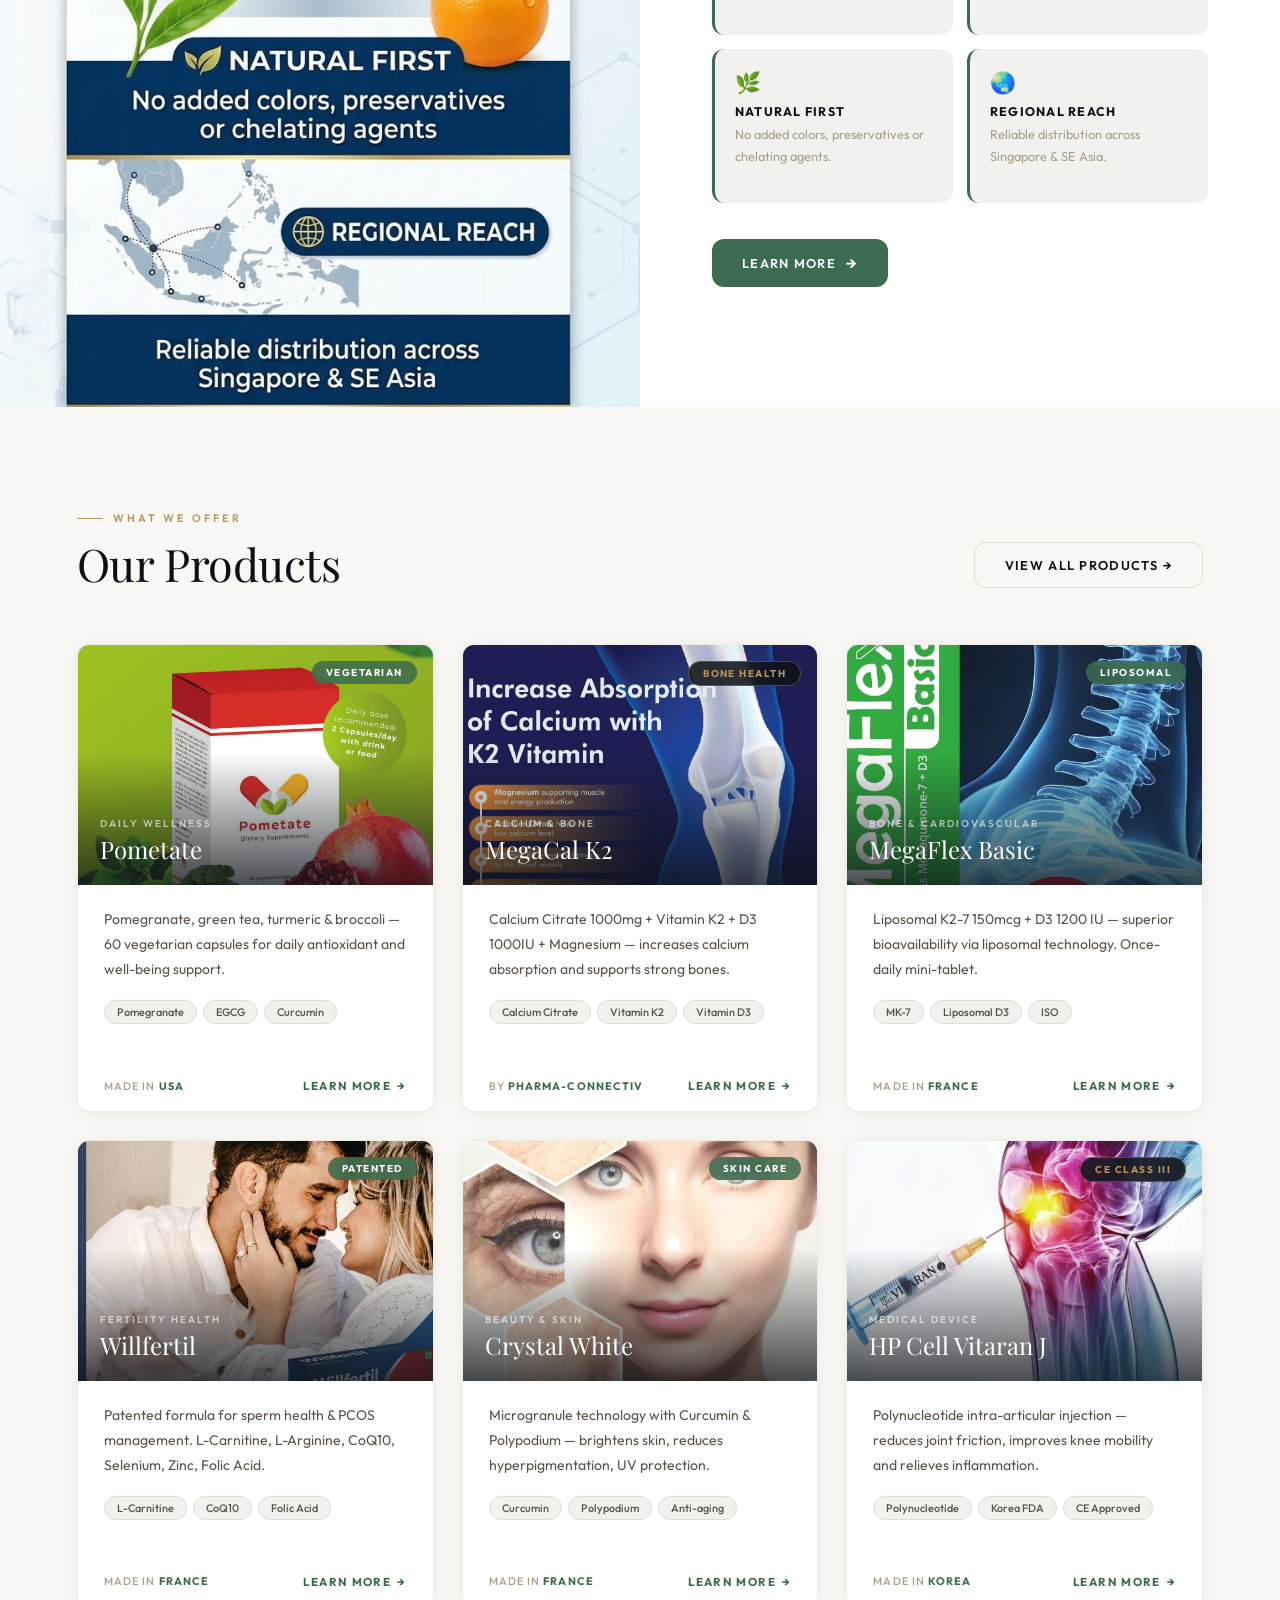
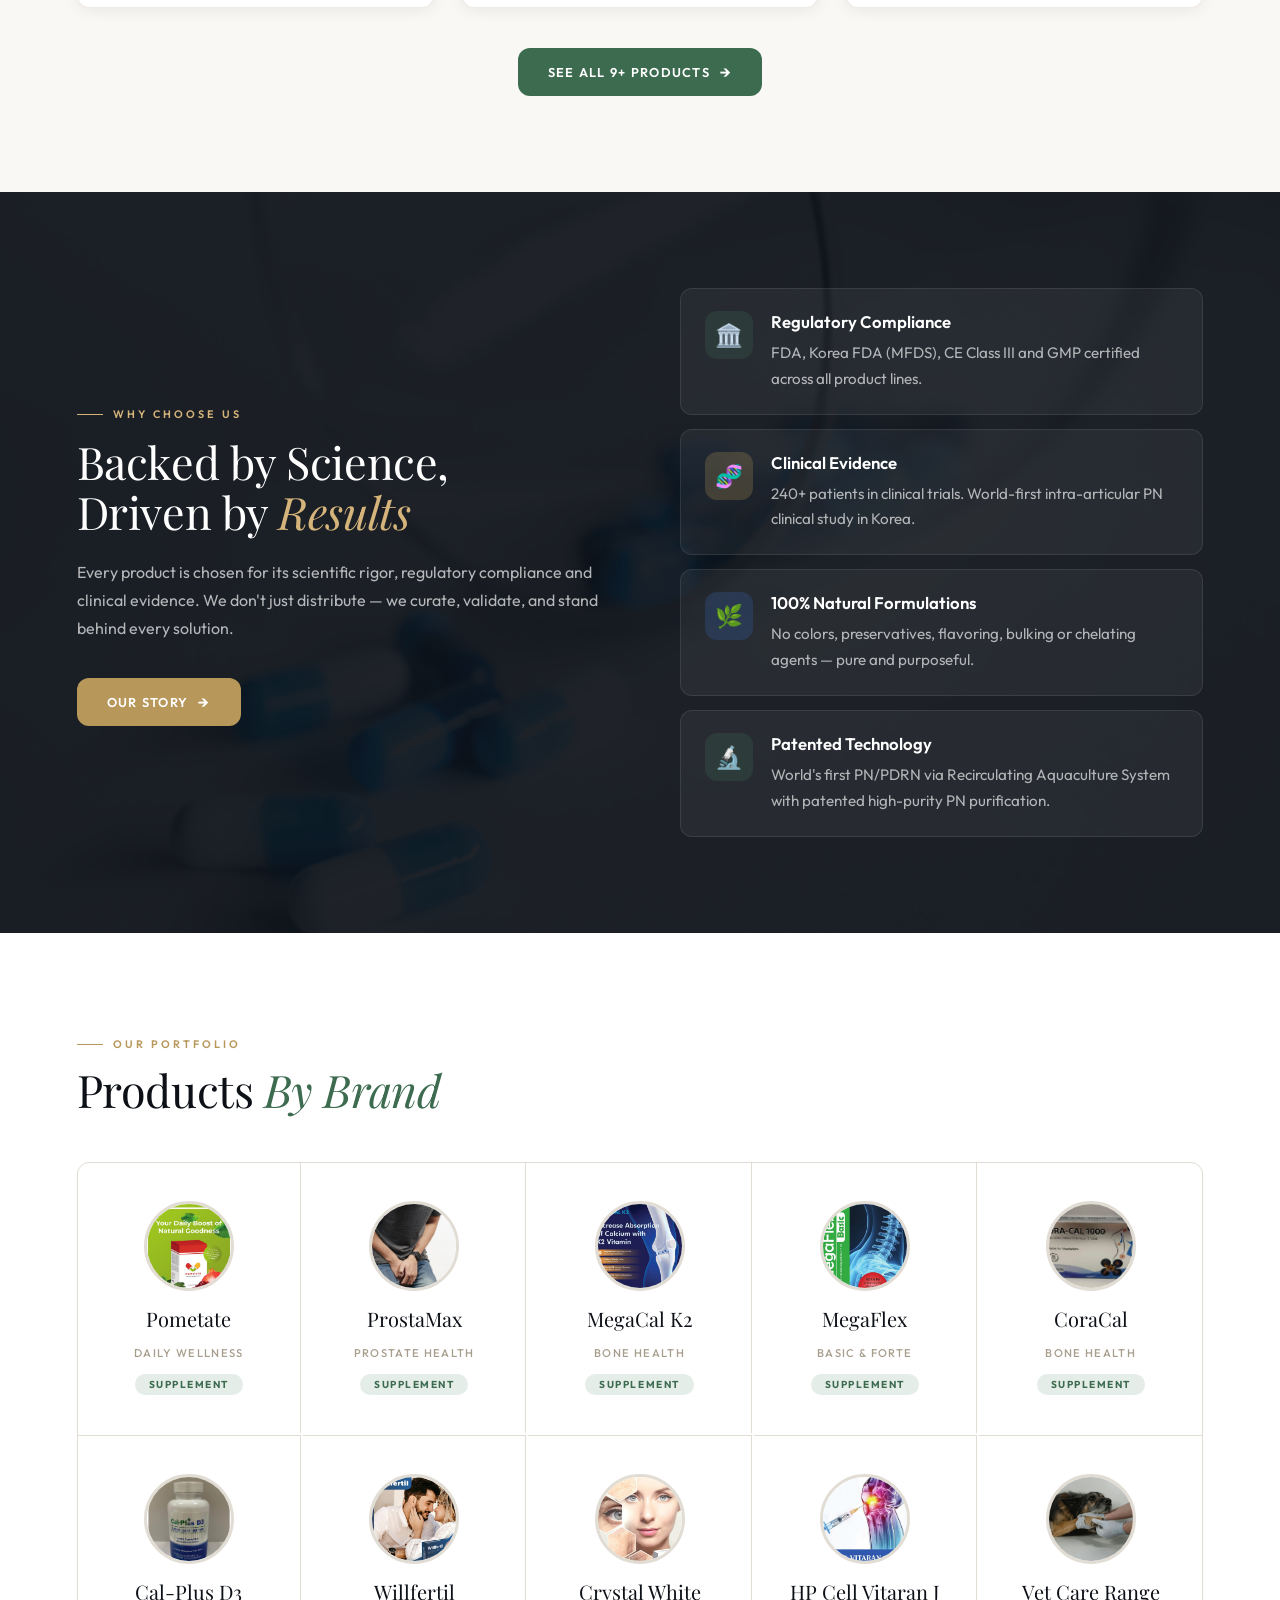
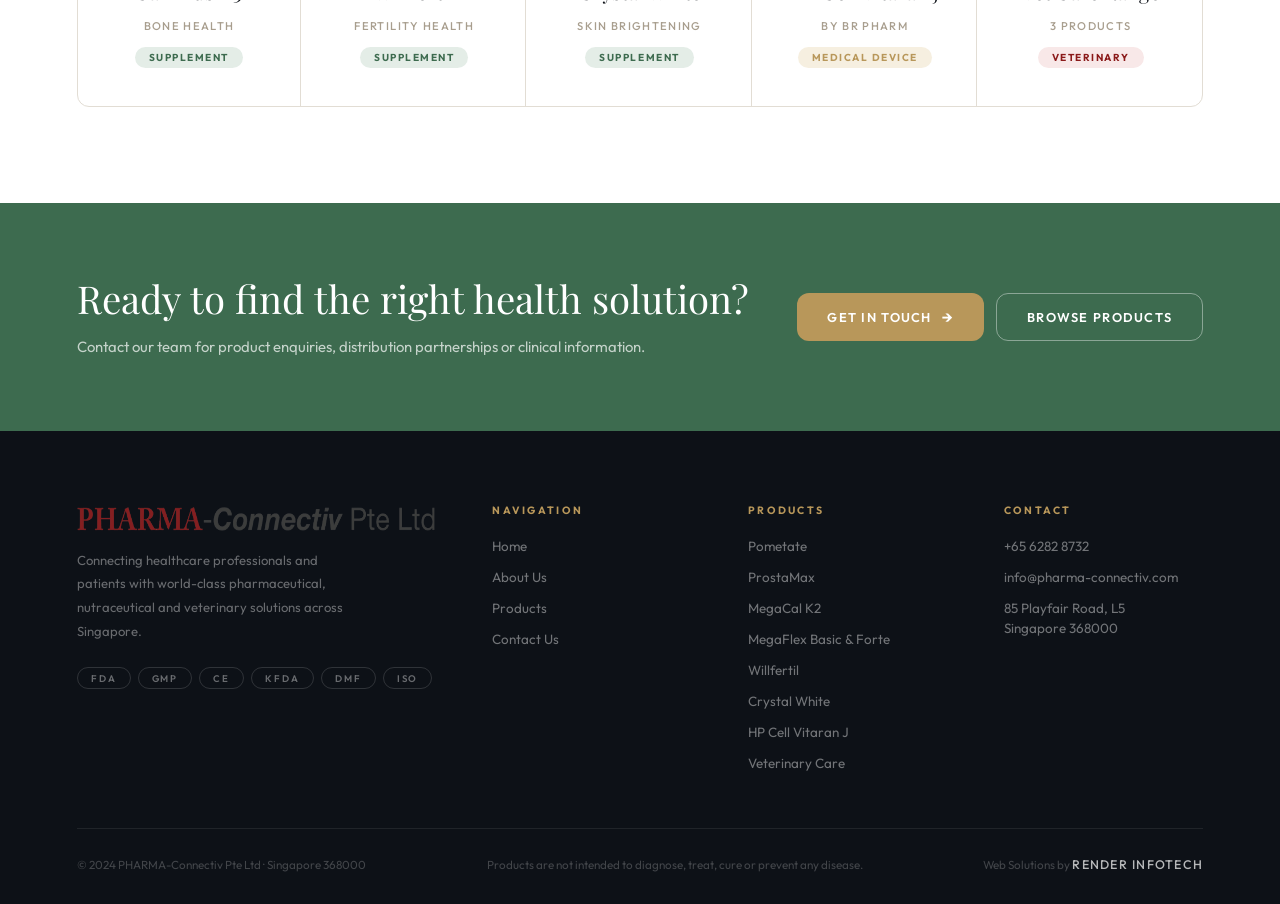
==== commit f352d583: "client mentioned changes completed" ====
--- a/index.html
+++ b/index.html
@@ -391,7 +391,7 @@
       /* Brands */
       .brands-grid {
         display: grid;
-        grid-template-columns: repeat(4, 1fr);
+        grid-template-columns: repeat(5, 1fr);
         gap: 2px;
         margin-top: 48px;
         border: 1px solid var(--grey-2);
@@ -403,7 +403,7 @@
         flex-direction: column;
         align-items: center;
         gap: 14px;
-        padding: 44px 28px;
+        padding: 38px 20px;
         text-align: center;
         border-right: 1px solid var(--grey-2);
         transition: background 0.3s;
@@ -413,10 +413,10 @@
       /* .brand-tile:last-child {
         border-right: none;
       } */
-      .brand-tile:nth-child(4n) {
+      .brand-tile:nth-child(5n) {
         border-right: none;
       }
-      .brand-tile:nth-child(n + 5) {
+      .brand-tile:nth-child(n + 6) {
         border-top: 1px solid var(--grey-2);
       }
       .brand-tile:hover {
@@ -478,7 +478,7 @@
 
       @media (max-width: 1100px) {
         .brands-grid {
-          grid-template-columns: repeat(4, 1fr);
+          grid-template-columns: repeat(5, 1fr);
         }
       }
       @media (max-width: 1024px) {
@@ -569,7 +569,7 @@
         aria-label="PHARMA-Connectiv Pte Ltd"
       >
         <img
-          src="assets/images/logo.png"
+          src="assets/images/logo-new.png"
           alt="PHARMA-Connectiv Pte Ltd"
           height="36"
         />
@@ -748,7 +748,7 @@
     <div class="about-strip">
       <div class="as-img reveal">
         <img
-          src="assets/images/pometate-hero.jpg"
+          src="assets/images/who-we-are.png"
           alt="Pometate — natural ingredients including pomegranate, turmeric, broccoli and green tea"
           loading="lazy"
         />
@@ -1107,7 +1107,23 @@
           </div>
           <div class="bt-name">MegaFlex</div>
           <div class="bt-sub">Basic &amp; Forte</div>
-          <div class="bt-chip chip-blue">Jose Lea Pharma</div></a
+          <div class="bt-chip chip-sage">Supplement</div></a
+        >
+        <a href="" class="brand-tile reveal rv1"
+          ><div class="bt-img">
+            <img src="assets/images/coracal.jpg" alt="Crystal White" />
+          </div>
+          <div class="bt-name">CoraCal</div>
+          <div class="bt-sub">Bone Health</div>
+          <div class="bt-chip chip-sage">Supplement</div></a
+        >
+        <a href="" class="brand-tile reveal rv1"
+          ><div class="bt-img">
+            <img src="assets/images/calplusd3.jpg" alt="Crystal White" />
+          </div>
+          <div class="bt-name">Cal-Plus D3</div>
+          <div class="bt-sub">Bone Health</div>
+          <div class="bt-chip chip-sage">Supplement</div></a
         >
         <a href="willfertil.html" class="brand-tile reveal"
           ><div class="bt-img">
@@ -1115,7 +1131,7 @@
           </div>
           <div class="bt-name">Willfertil</div>
           <div class="bt-sub">Fertility Health</div>
-          <div class="bt-chip chip-blue">Jose Lea Pharma</div></a
+          <div class="bt-chip chip-sage">Supplement</div></a
         >
         <a href="crystal-white.html" class="brand-tile reveal rv1"
           ><div class="bt-img">
@@ -1126,7 +1142,7 @@
           </div>
           <div class="bt-name">Crystal White</div>
           <div class="bt-sub">Skin Brightening</div>
-          <div class="bt-chip chip-blue">Made in France</div></a
+          <div class="bt-chip chip-sage">Supplement</div></a
         >
         <a href="vitaran.html" class="brand-tile reveal rv2"
           ><div class="bt-img">
@@ -1208,7 +1224,7 @@
         <div>
           <!-- <div class="f-brand-name">PHARMA<span>-Connectiv</span></div> -->
           <img
-            src="assets/images/logo.png"
+            src="assets/images/footer-logo-new.png"
             alt="PHARMA-Connectiv Pte Ltd"
             class="f-logo-img"
           />
--- a/css/styles.css
+++ b/css/styles.css
@@ -23,7 +23,7 @@
   --shadow-sm: 0 2px 16px rgba(13, 17, 23, 0.07);
   --shadow-md: 0 8px 40px rgba(13, 17, 23, 0.13);
   --shadow-xl: 0 24px 80px rgba(13, 17, 23, 0.2);
-  --r: 8px;
+  --r: 12px;
 }
 
 *,
@@ -222,9 +222,9 @@
   line-height: 1;
 }
 .nav-logo img {
-  height: 36px;
+  height: 90px;
   width: auto;
-  filter: brightness(0) invert(1);
+  /* filter: brightness(0) invert(1); */
   transition: opacity 0.3s;
 }
 .nav-logo img:hover {
@@ -252,7 +252,7 @@
 .f-logo-img {
   height: 32px;
   width: auto;
-  filter: brightness(0) invert(1);
+  /* filter: brightness(0) invert(1); */
   opacity: 0.75;
 }
 .f-logo-img:hover {
@@ -568,7 +568,7 @@
 .pcard-img img {
   width: 100%;
   height: 100%;
-  object-fit: contain;
+  object-fit: cover;
   transition: transform 0.6s ease;
 }
 .pcard:hover .pcard-img img {
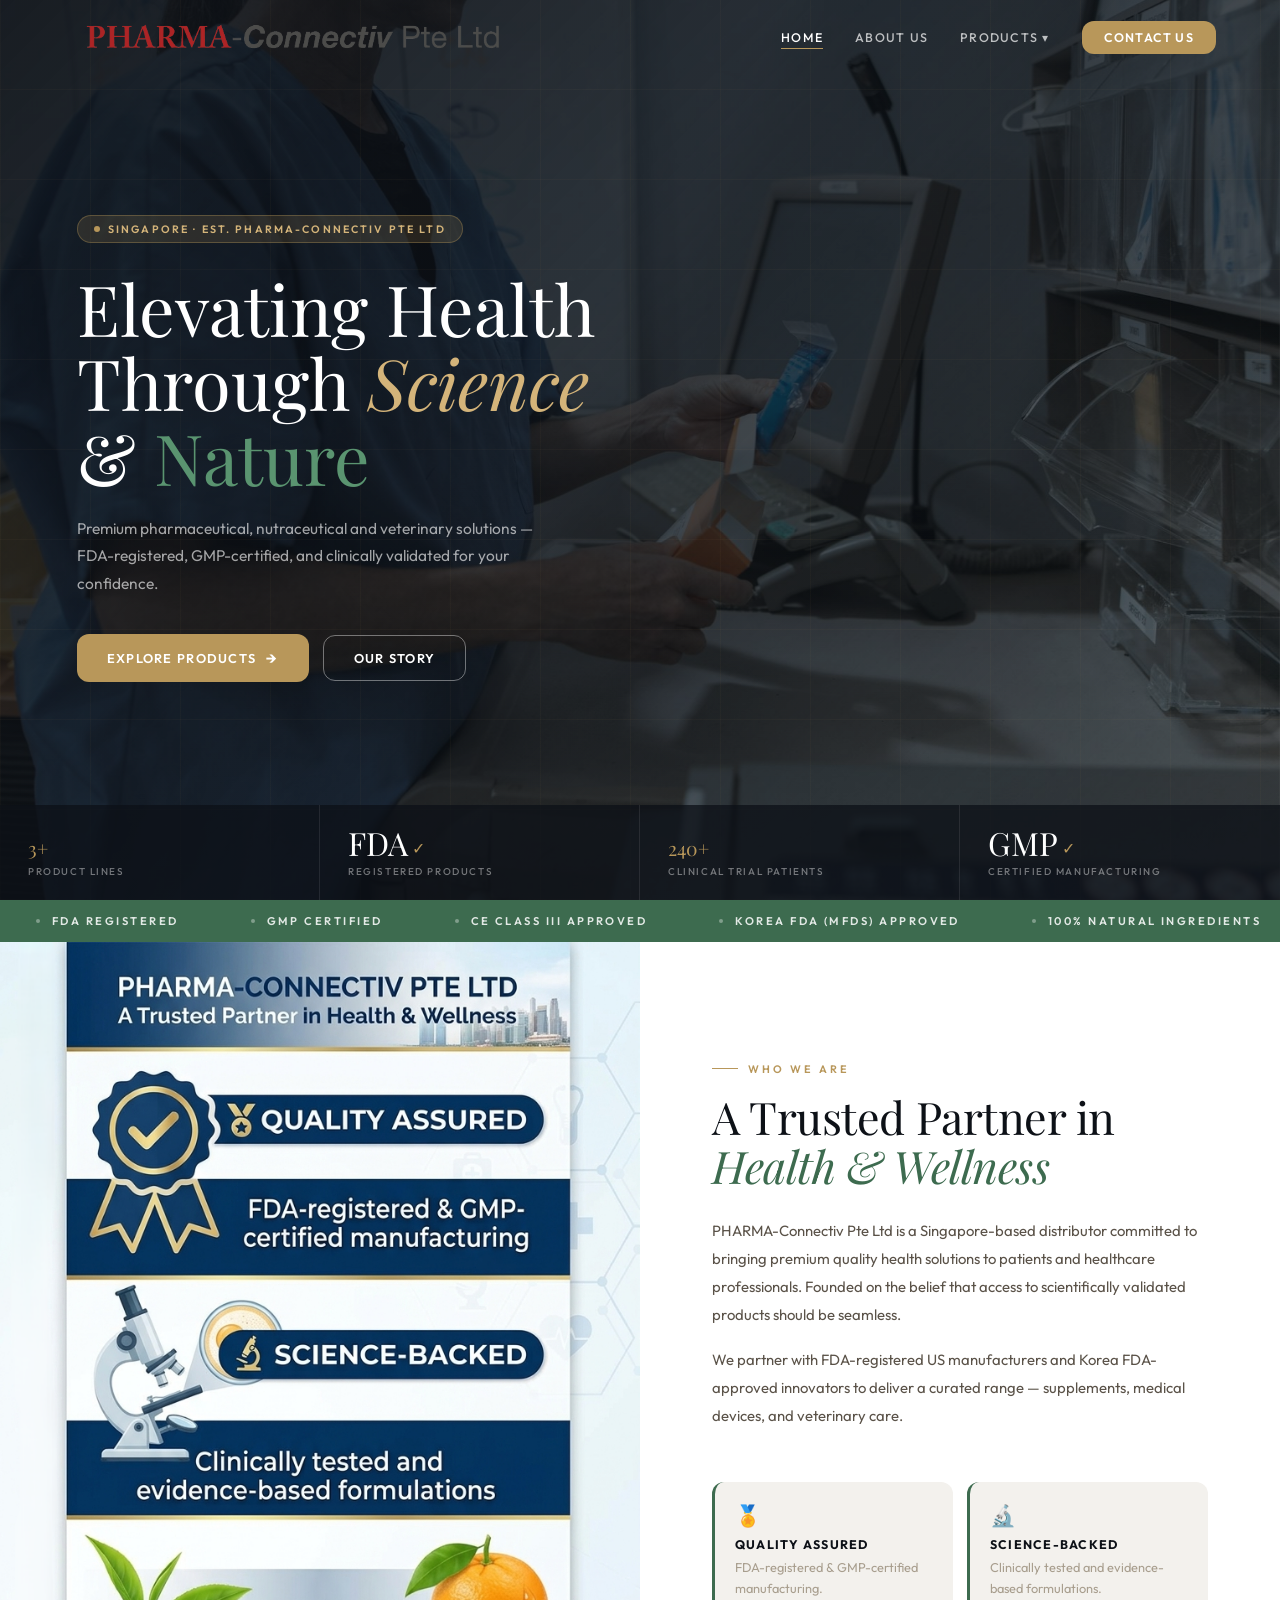
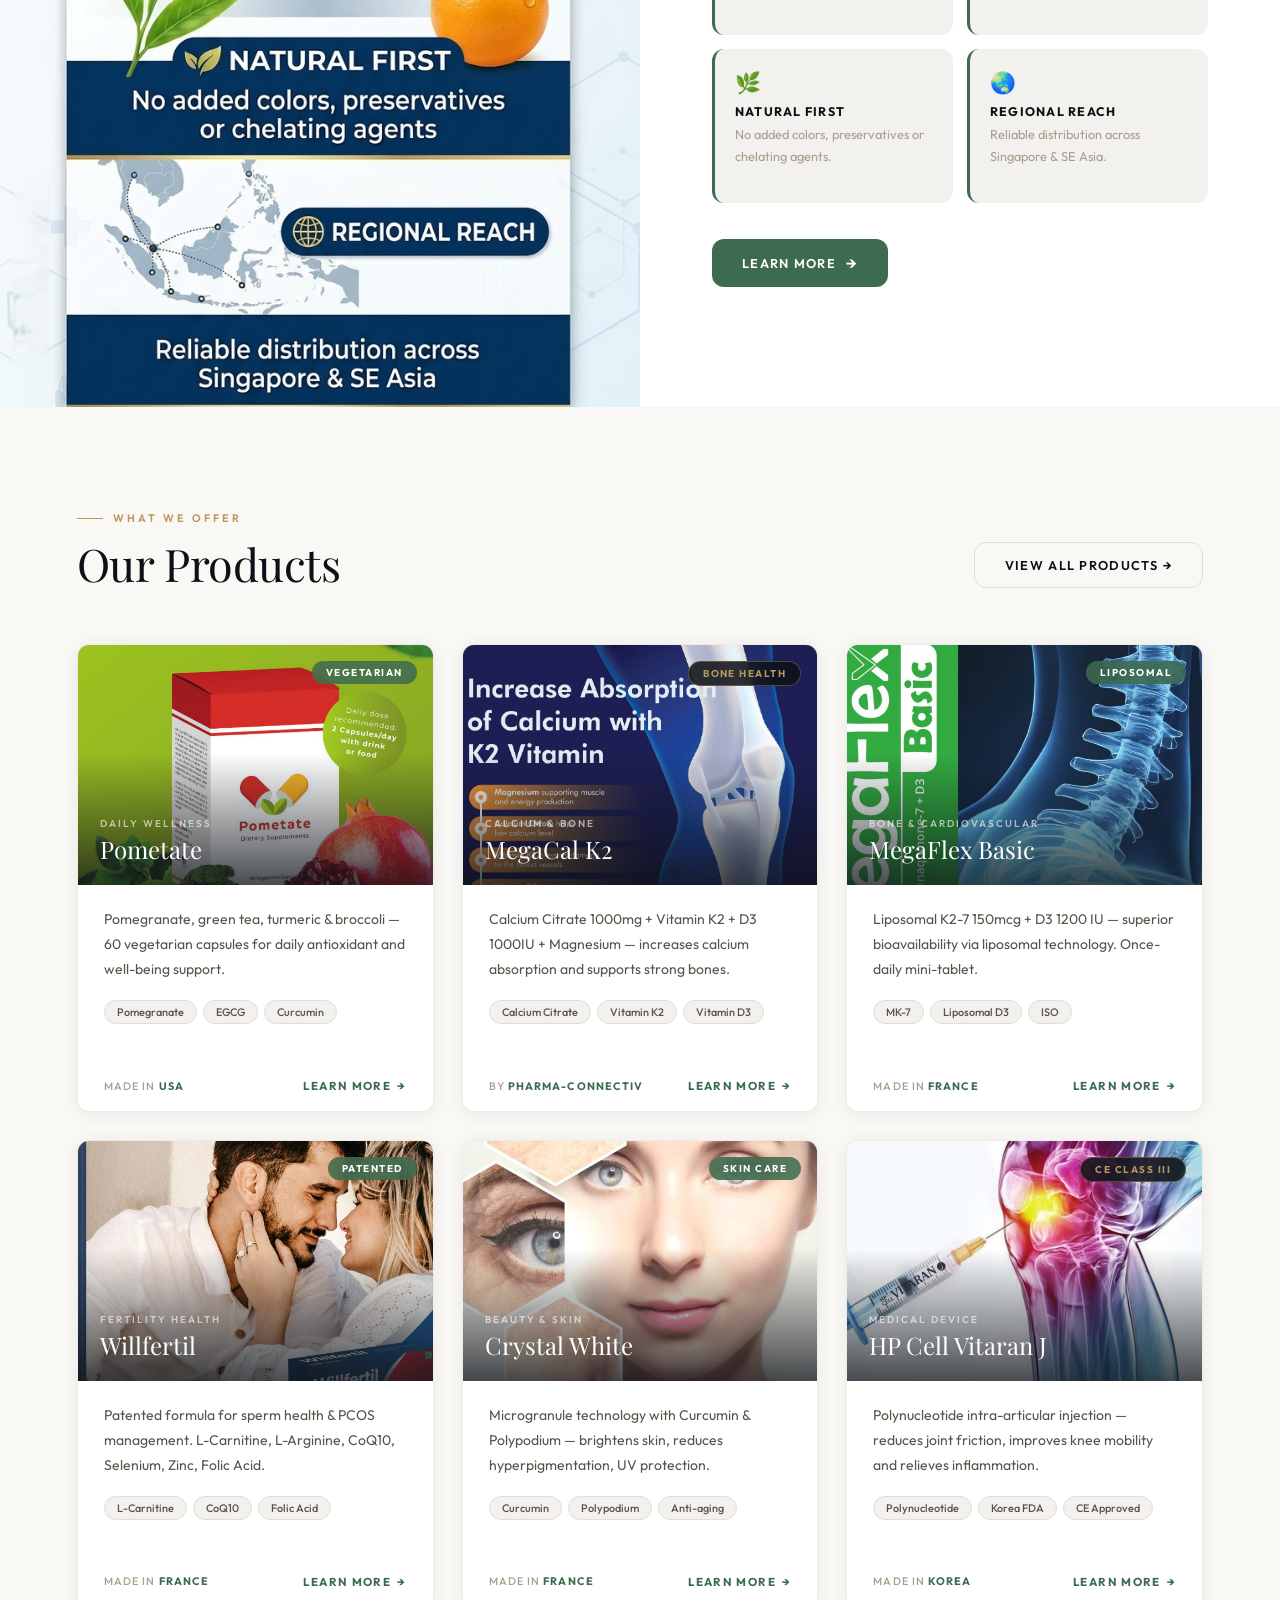
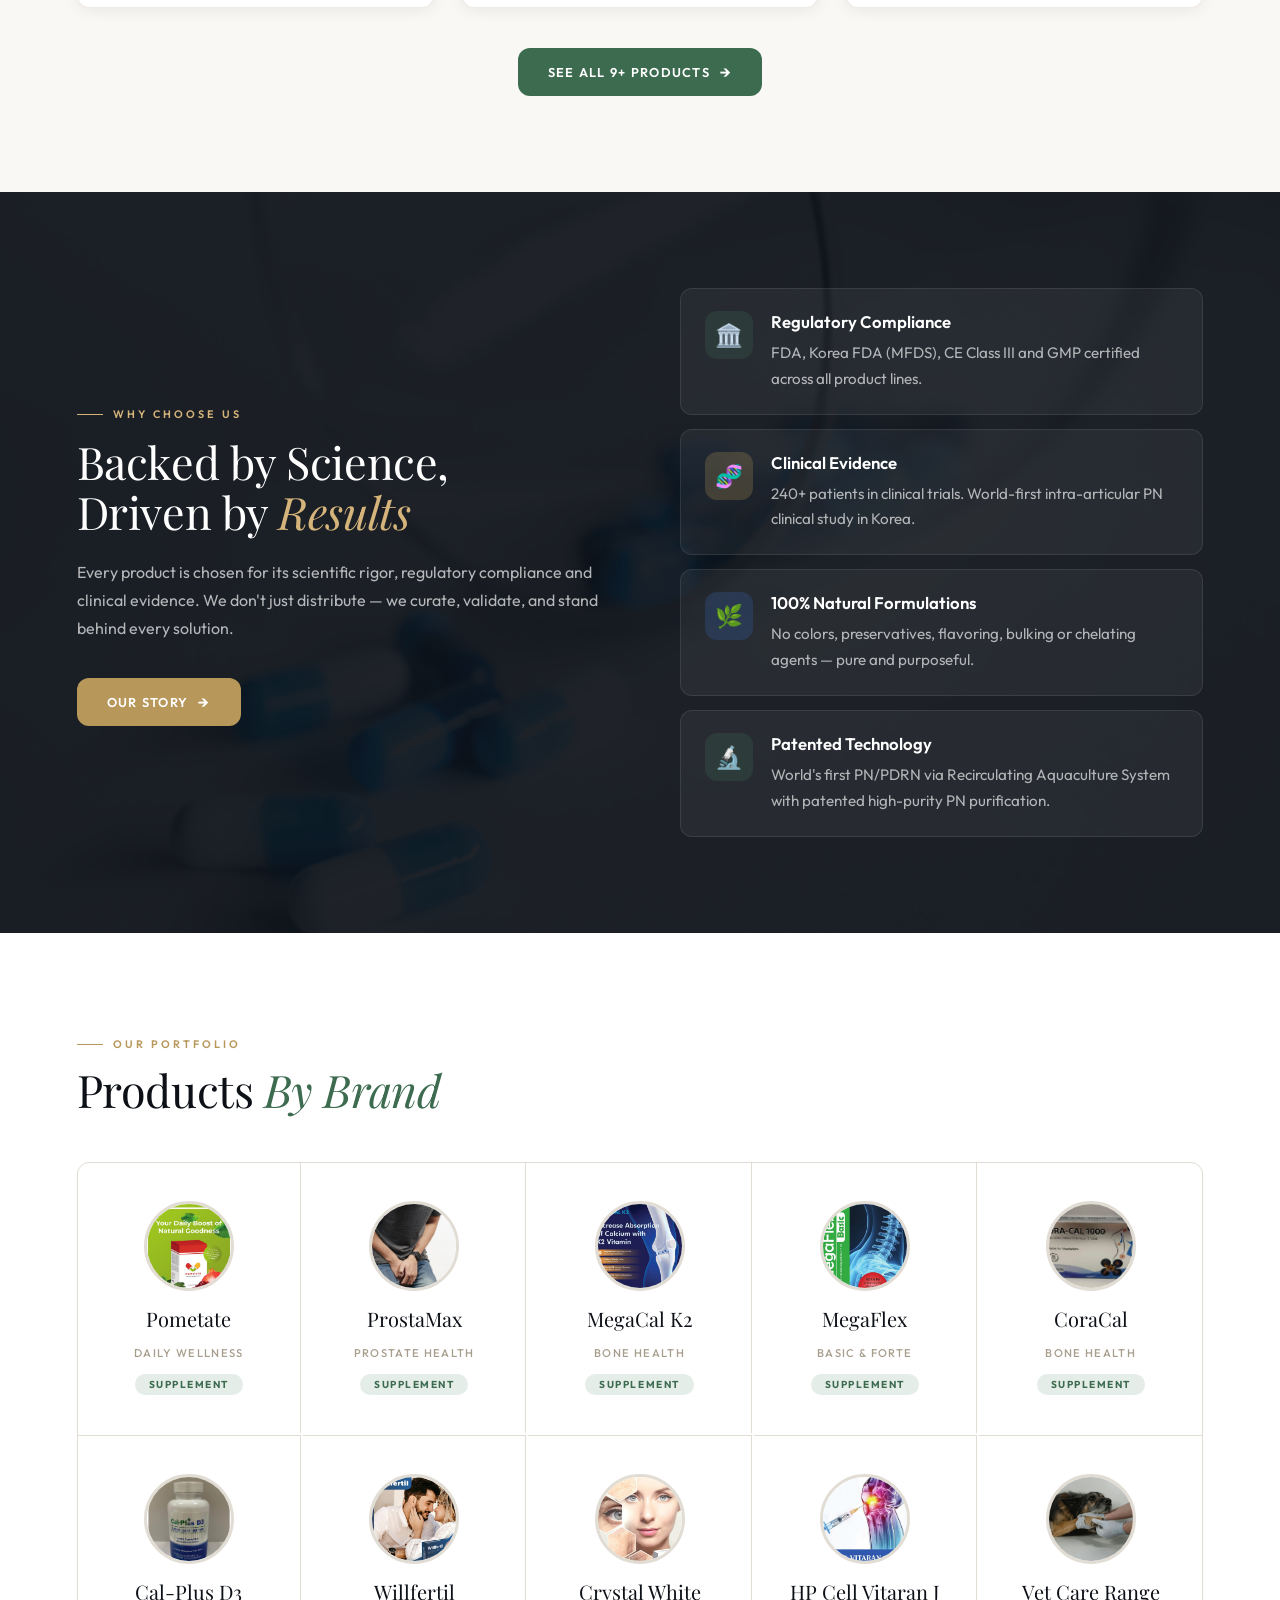
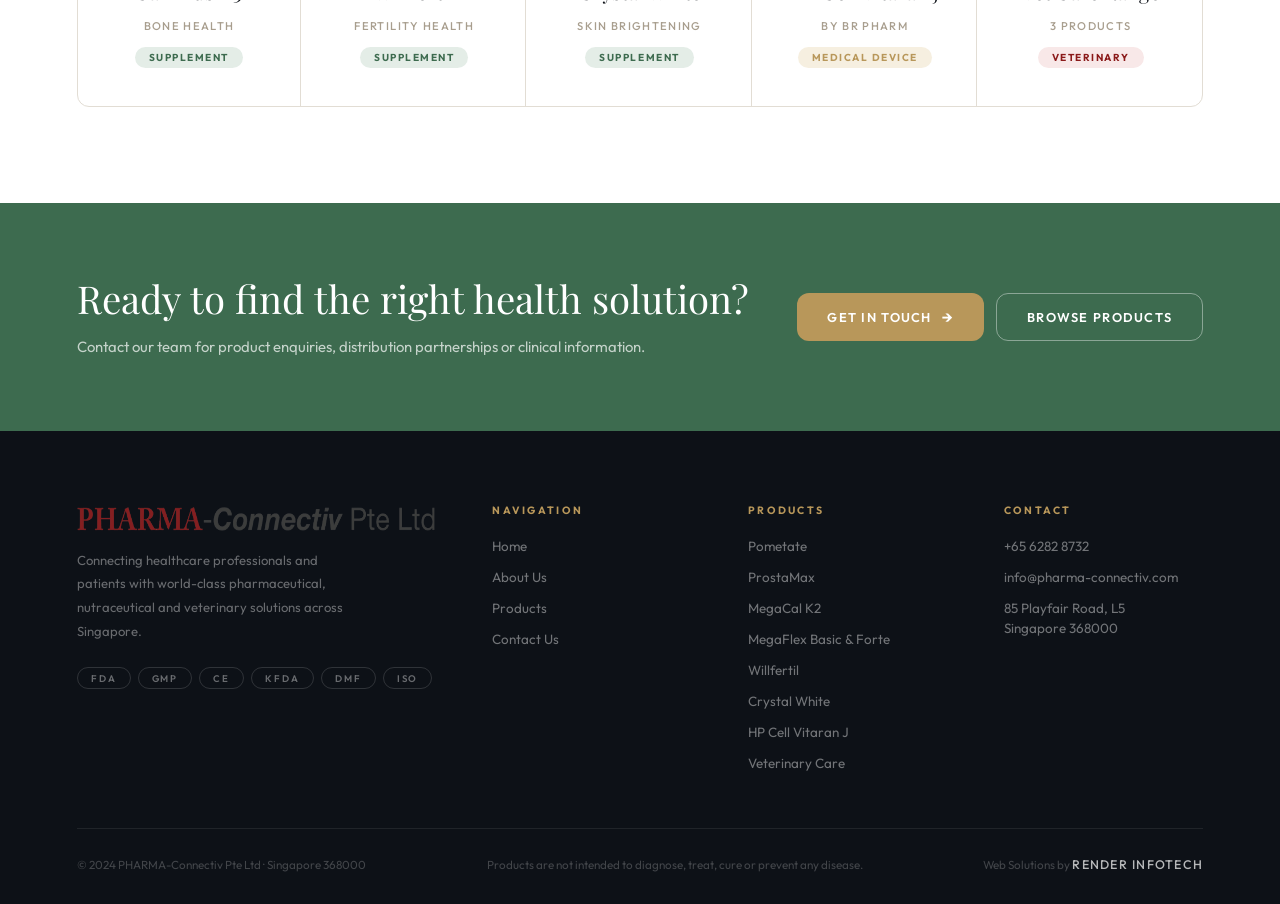
==== commit 2e662e7e: "product images changed in html files" ====
--- a/index.html
+++ b/index.html
@@ -875,7 +875,7 @@
         <a href="megaflex.html" class="pcard reveal rv2">
           <div class="pcard-img">
             <img
-              src="assets/images/megaflex-basic-card.jpg"
+              src="assets/images/megaflex-basic-hero.jpg"
               alt="MegaFlex K2 D3"
               loading="lazy"
             />
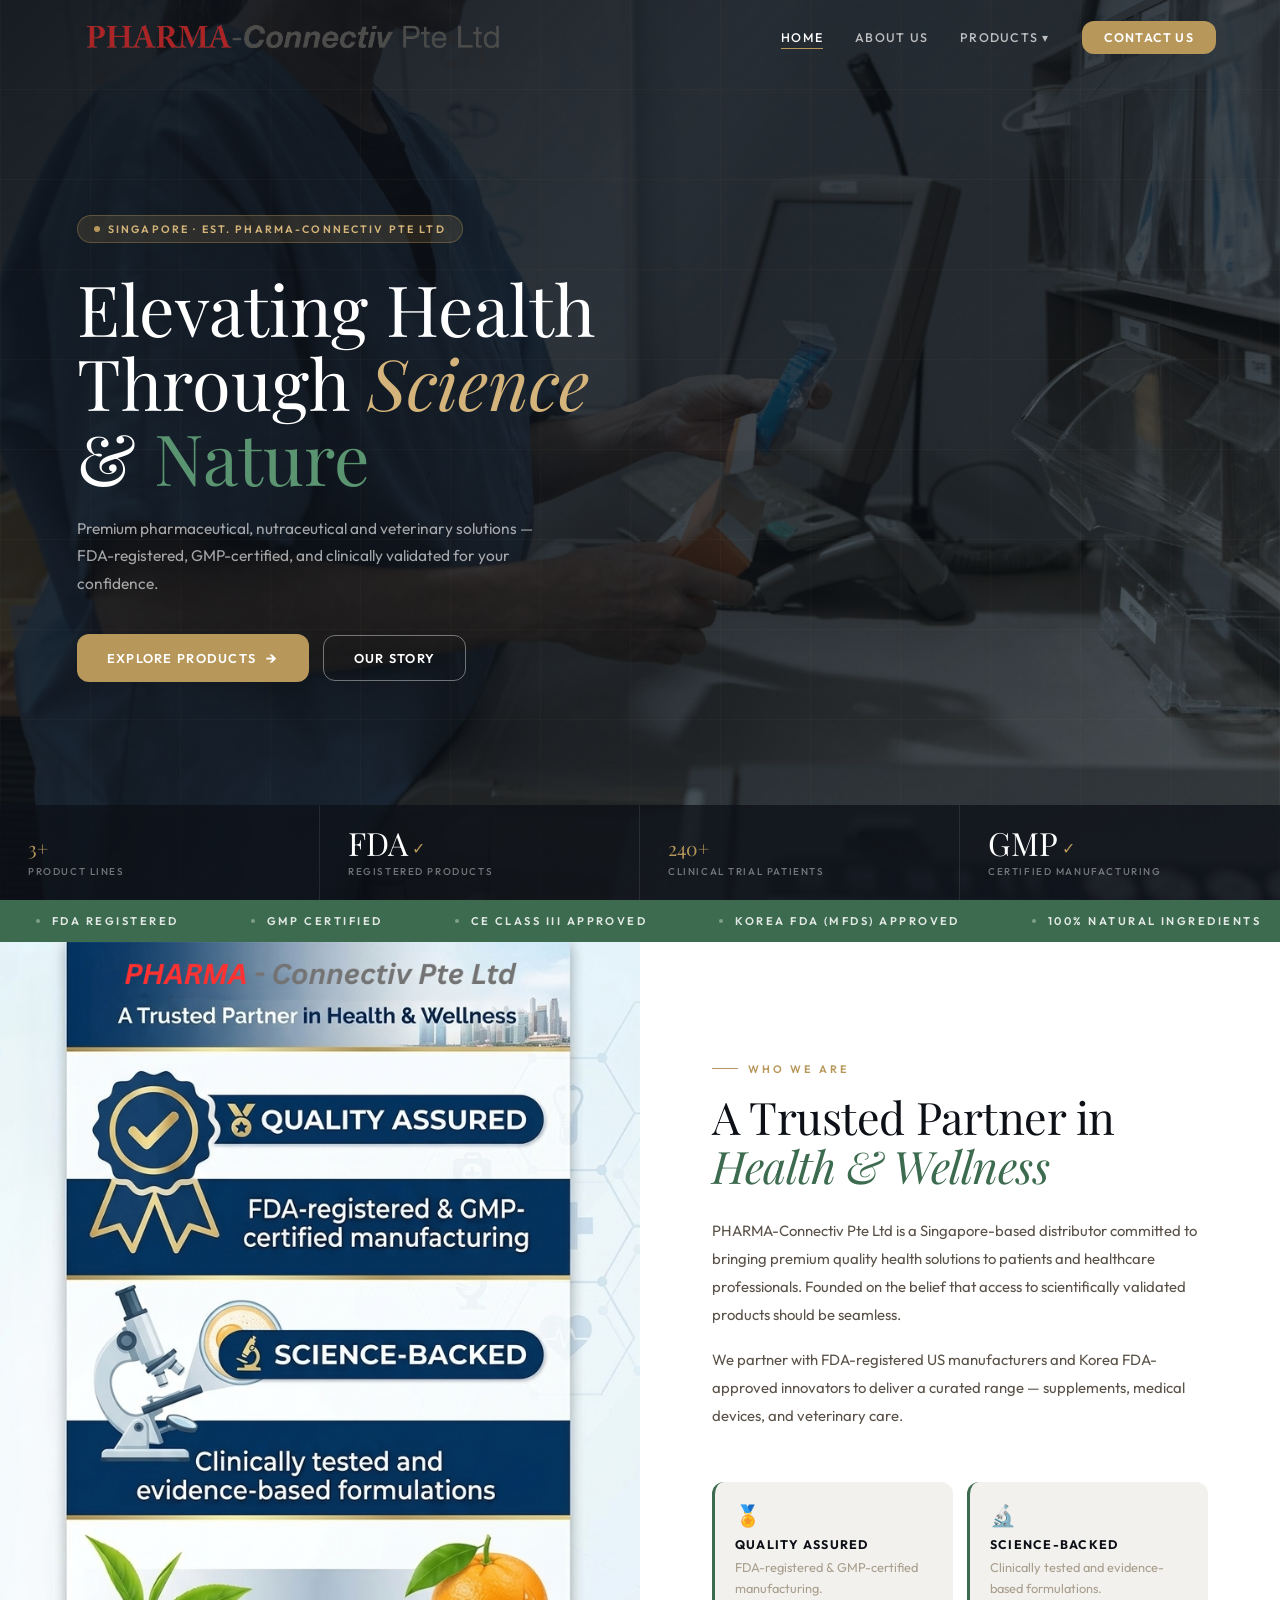
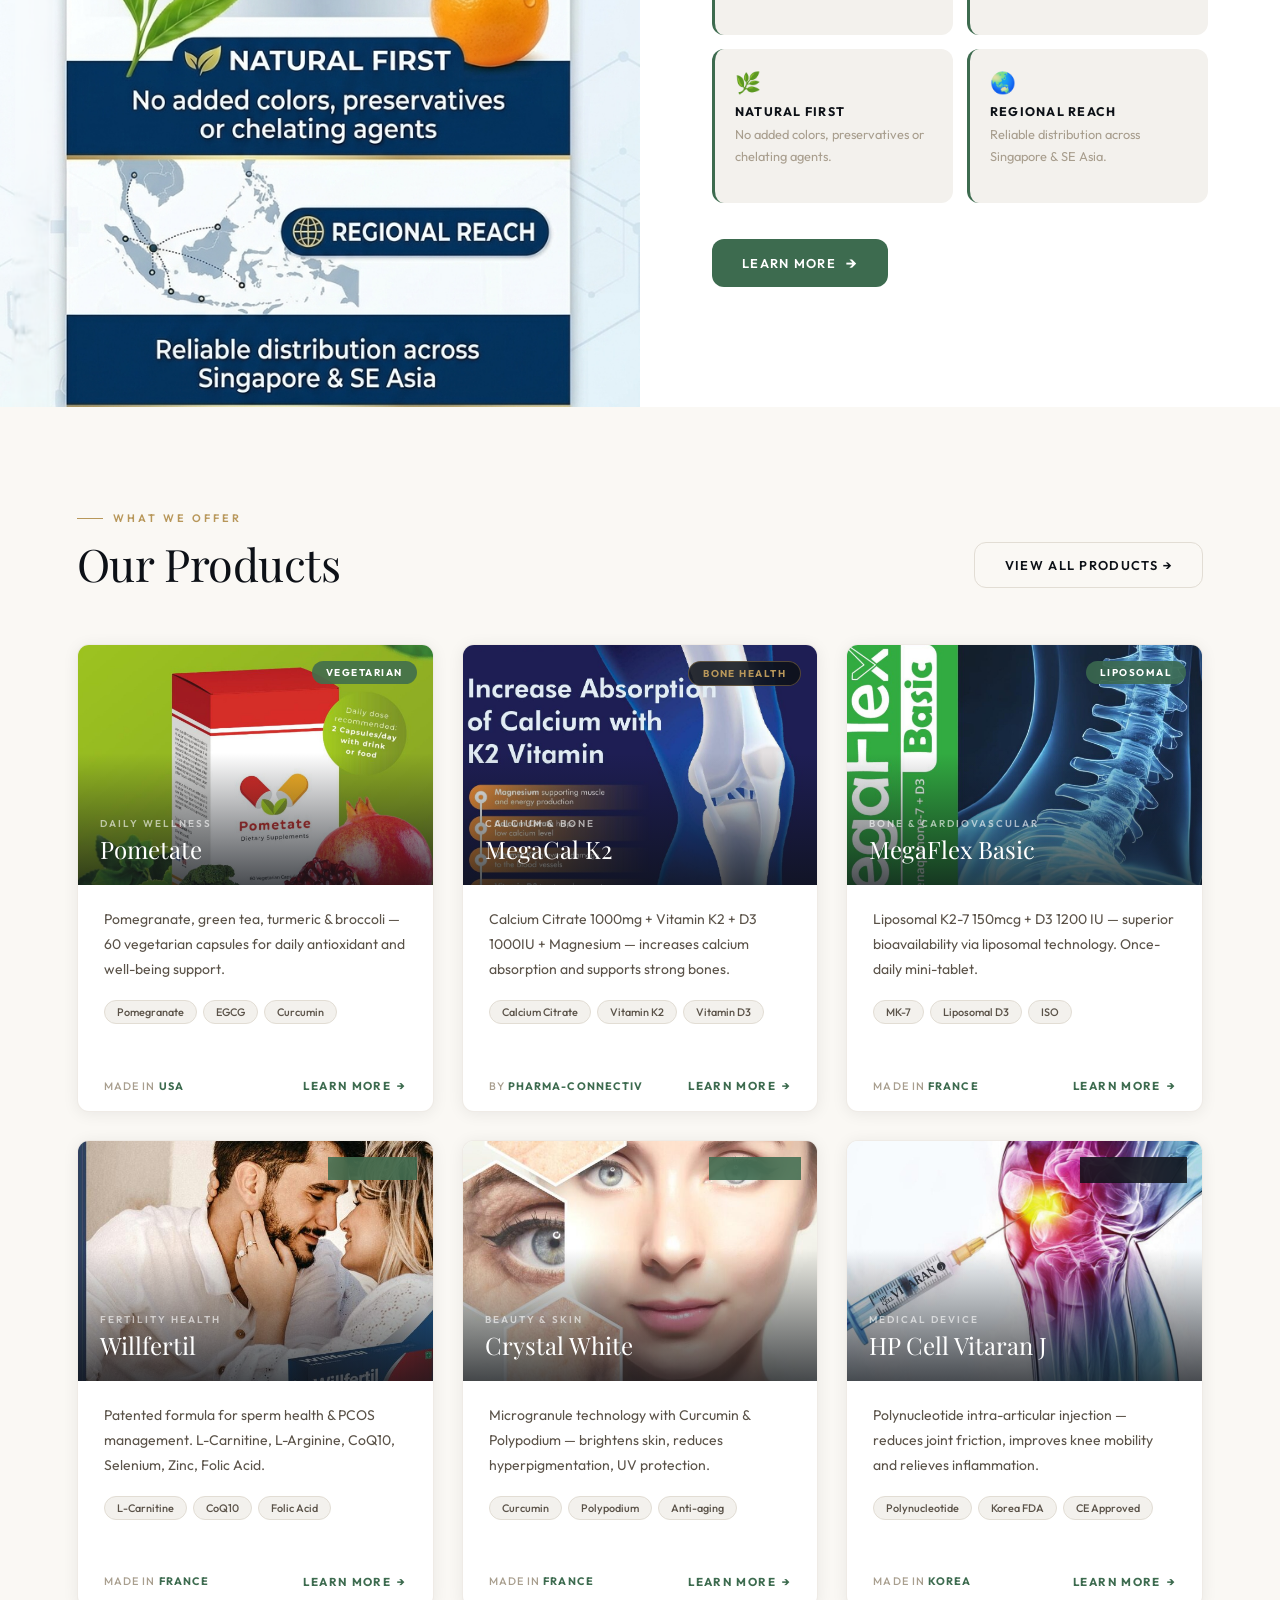
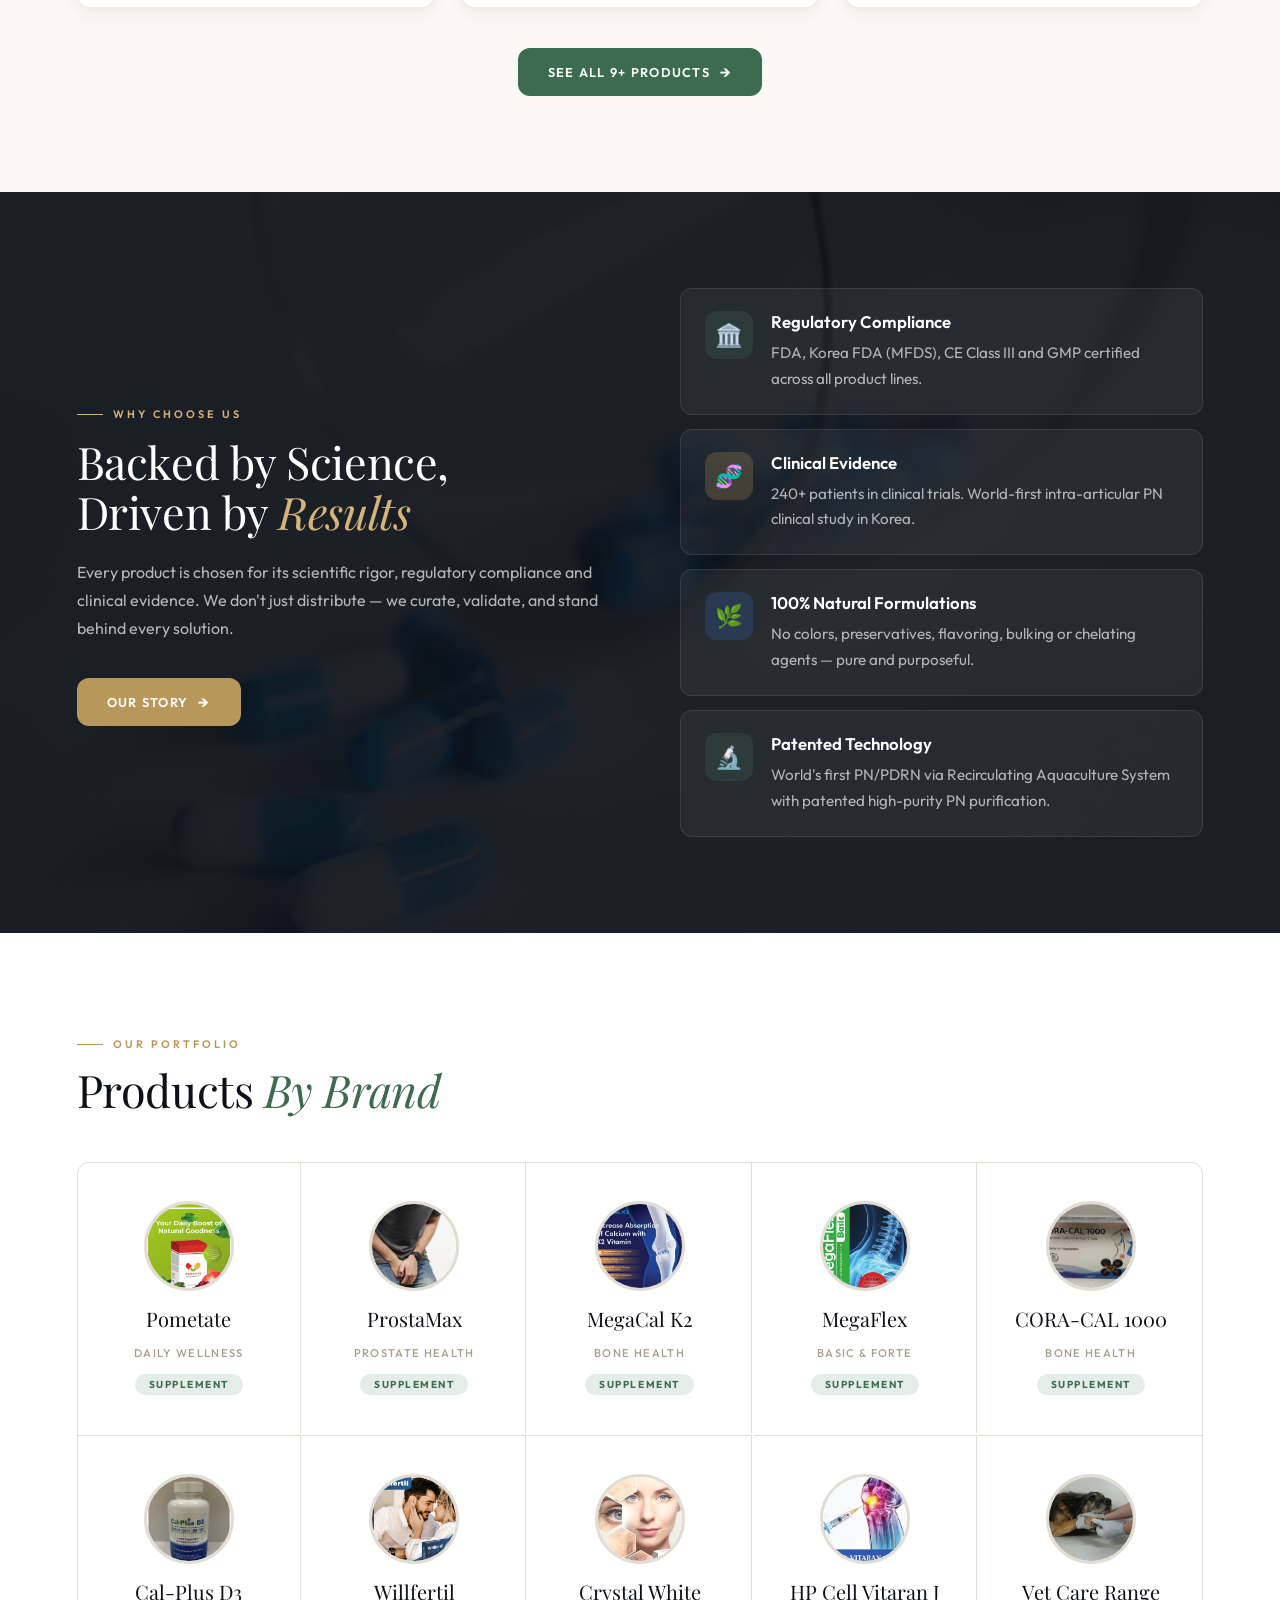
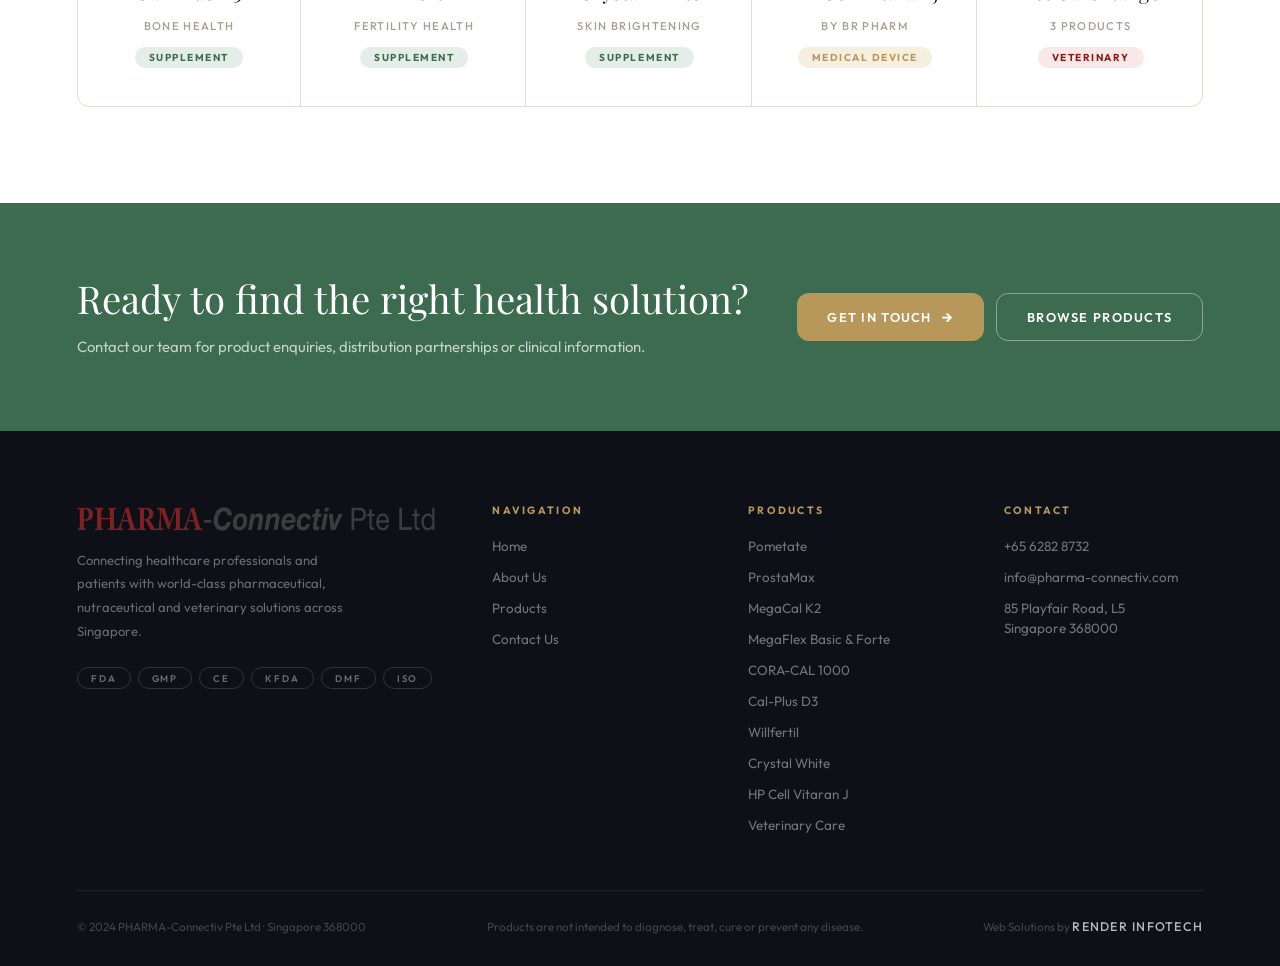
==== commit 0a6f4597: "coracal, calplusd3 pages, image changes" ====
--- a/index.html
+++ b/index.html
@@ -598,6 +598,12 @@
               ><span class="nav-drop-icon">🔩</span>MegaFlex Basic &amp;
               Forte</a
             >
+            <a href="coracal.html"
+              ><span class="nav-drop-icon">🧪</span>CORA-CAL 1000</a
+            >
+            <a href="calplusd3.html"
+              ><span class="nav-drop-icon">💧</span>Cal-Plus D3</a
+            >
             <a href="willfertil.html"
               ><span class="nav-drop-icon">👫</span>Willfertil</a
             >
@@ -626,6 +632,8 @@
       <a href="prostamax.html">ProstaMax</a>
       <a href="megacal.html">MegaCal K2</a>
       <a href="megaflex.html">MegaFlex Basic &amp; Forte</a
+      ><a href="coracal.html">CORA-CAL 1000</a
+      ><a href="calplusd3.html">Cal-Plus D3</a
       ><a href="willfertil.html">Willfertil</a>
       <a href="crystal-white.html">Crystal White</a>
       <a href="vitaran.html">HP Cell Vitaran J</a>
@@ -1113,11 +1121,11 @@
           ><div class="bt-img">
             <img src="assets/images/coracal.jpg" alt="Crystal White" />
           </div>
-          <div class="bt-name">CoraCal</div>
+          <div class="bt-name">CORA-CAL 1000</div>
           <div class="bt-sub">Bone Health</div>
           <div class="bt-chip chip-sage">Supplement</div></a
         >
-        <a href="" class="brand-tile reveal rv1"
+        <a href="calplusd3.html" class="brand-tile reveal rv1"
           ><div class="bt-img">
             <img src="assets/images/calplusd3.jpg" alt="Crystal White" />
           </div>
@@ -1255,6 +1263,8 @@
             <li><a href="prostamax.html">ProstaMax</a></li>
             <li><a href="megacal.html">MegaCal K2</a></li>
             <li><a href="megaflex.html">MegaFlex Basic &amp; Forte</a></li>
+            <li><a href="coracal.html">CORA-CAL 1000</a></li>
+            <li><a href="calplusd3.html">Cal-Plus D3</a></li>
             <li><a href="willfertil.html">Willfertil</a></li>
             <li><a href="crystal-white.html">Crystal White</a></li>
             <li><a href="vitaran.html">HP Cell Vitaran J</a></li>
